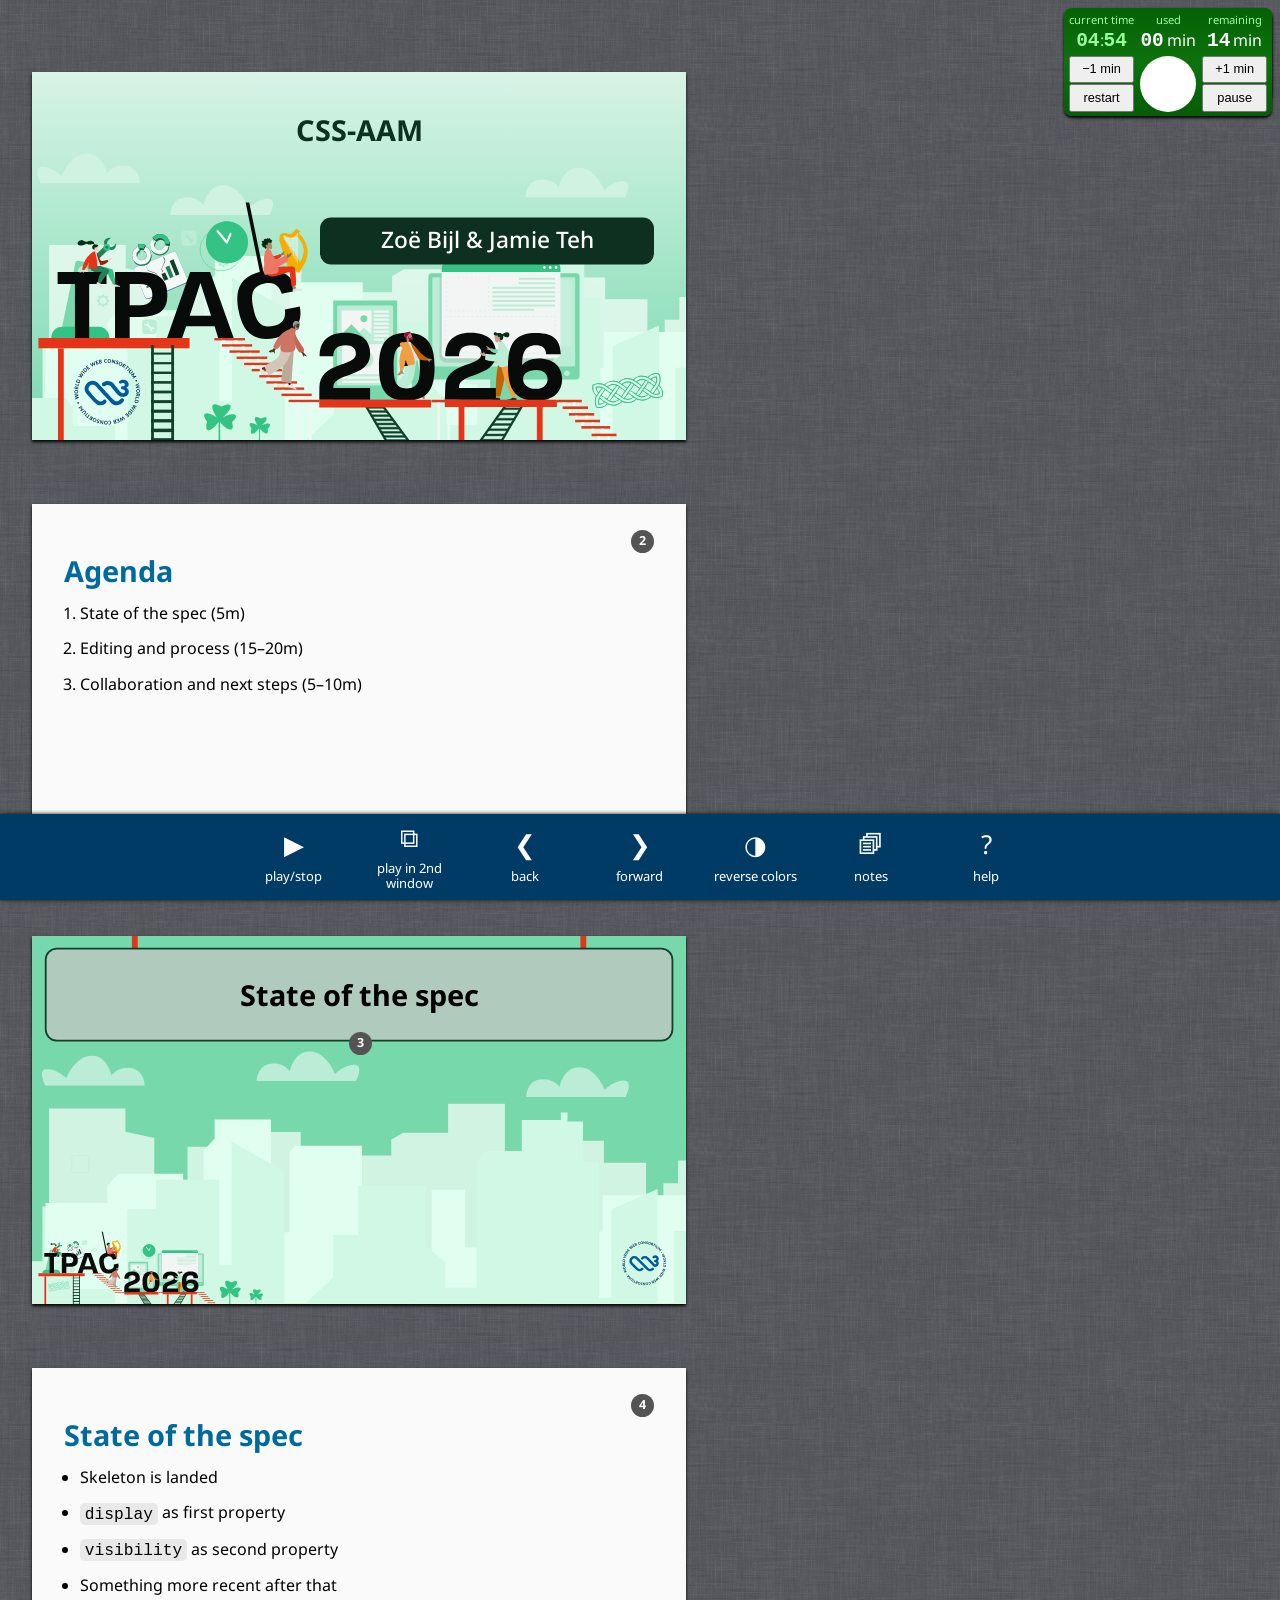
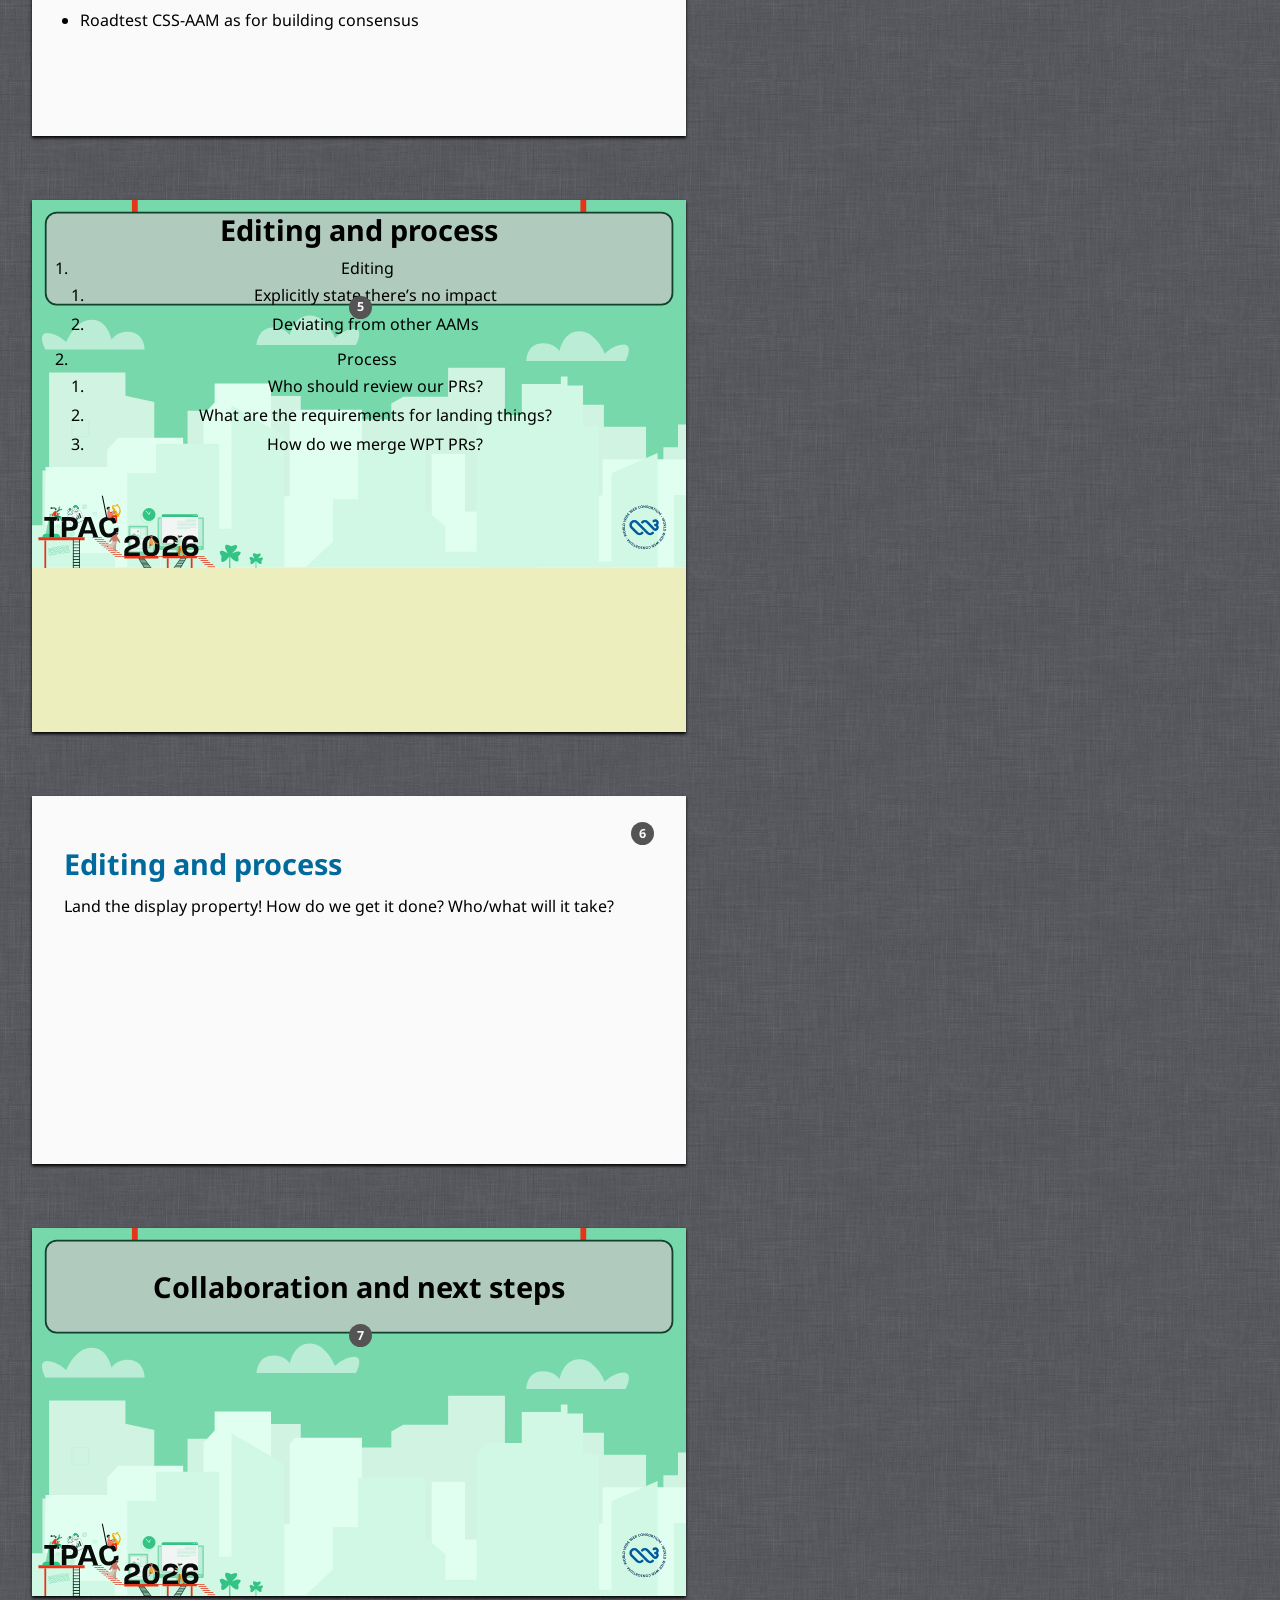
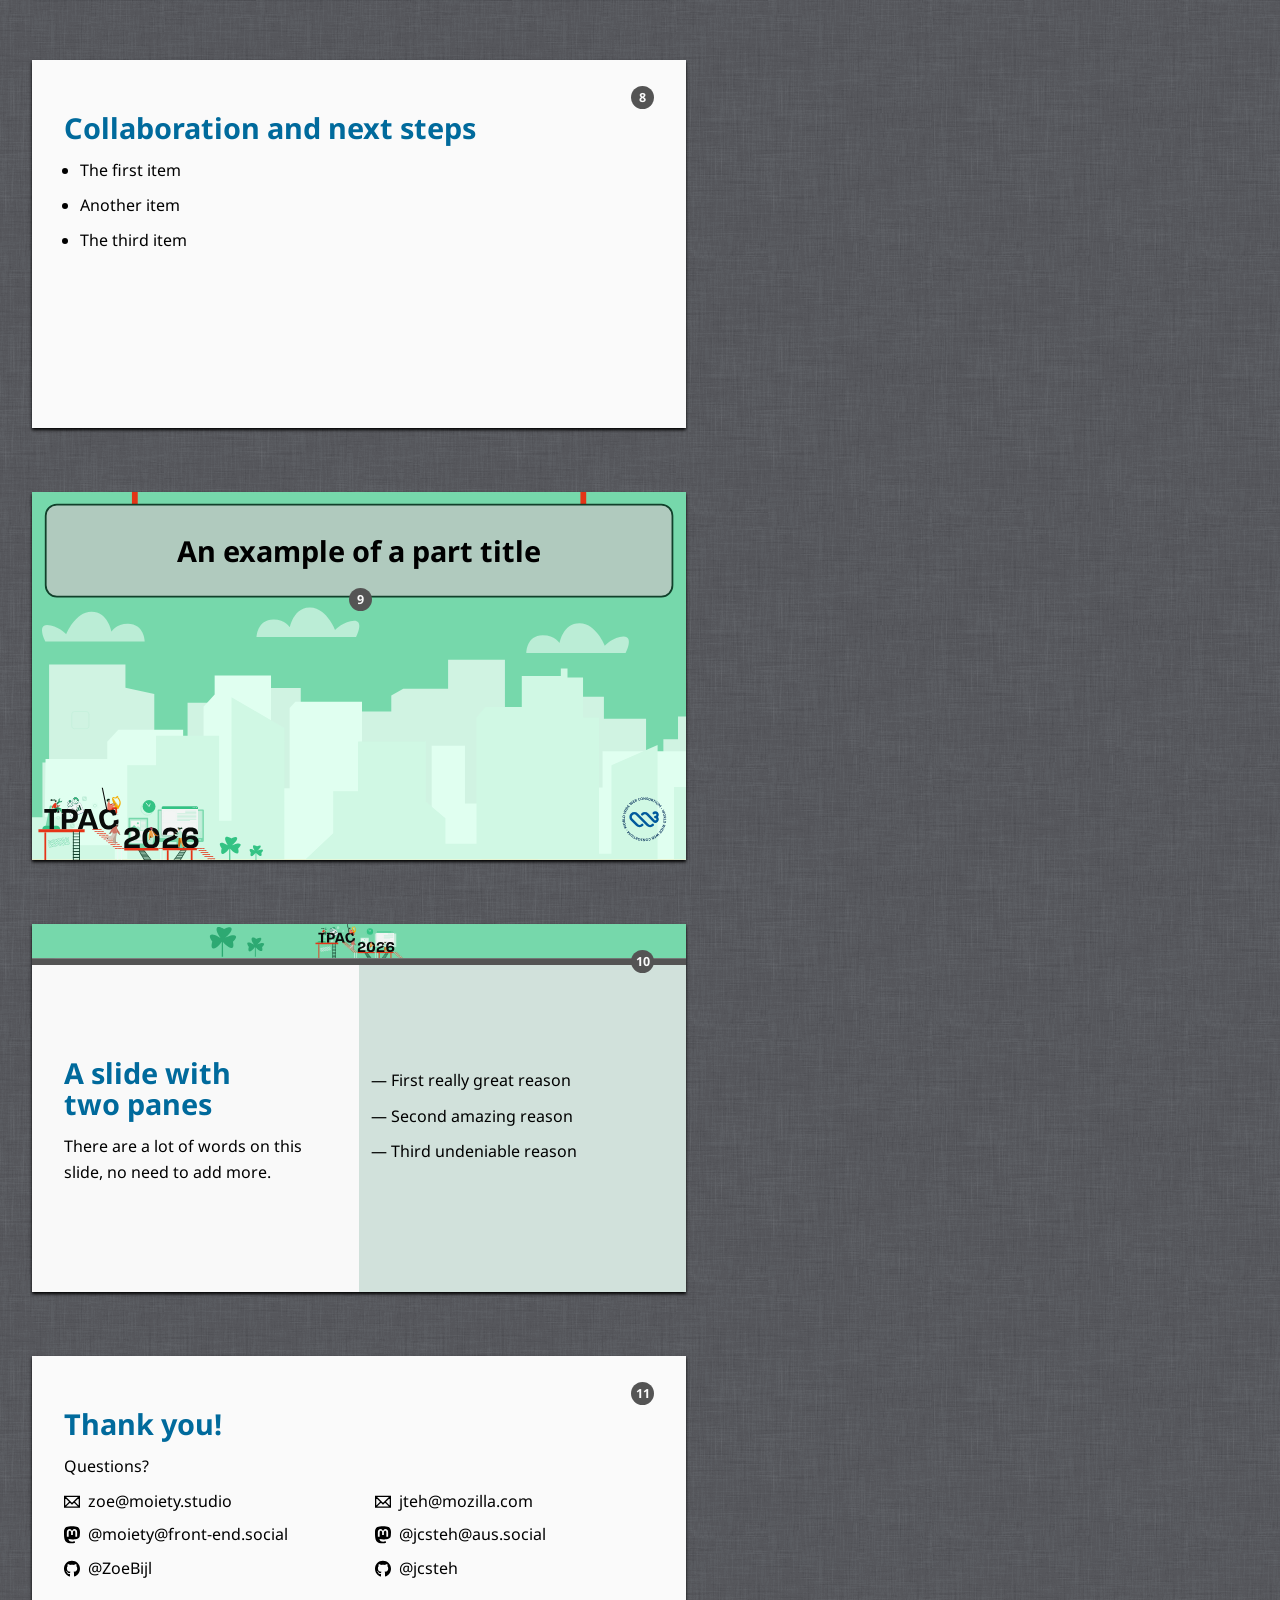
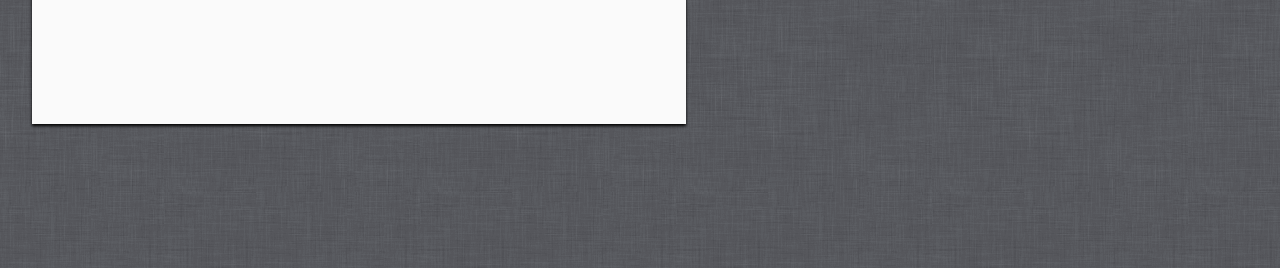
==== TPAC-2026/CSS-AAM/index.html @ de399b89 "add TPAC 2026 talk slides" ====
<!DOCTYPE html>

<html lang="en-us">
 <head>
  <meta charset=UTF-8>
  <meta content="width=device-width" name="viewport">
  <title>CSS-AAM</title>
  <meta name=description content="Slides for TPAC 2026">
  <link rel="stylesheet" href="../Templates/slides.css">
  <!-- To use the b6+ framework, include this: -->
  <script src="../Templates/b6plus.js"></script>
  <!-- To use the Shower framework, remove b6plus above and add these two:
  <script src="../Templates/shower.js"></script>
  <script src="../Templates/iframe-fixup.js"></script> -->
  <style>
   /* For the tic-tac-toe example: */
   .game td {border: thin solid; height: 1.2em}
   .game {border: hidden; table-layout: fixed; border-collapse: collapse;
     width: 5em; margin: 1em auto; text-align: center}
  </style>
 </head>
 <body class="shower fade-in duration=15 hidemouse">

  <!-- Remove this element if you don't want a progress bar: -->
  <div class=progress></div>

  <!-- Remove this element if you don't want the remaining time in
       index mode and on the 2nd screen. If you keep it, you may want
       to add the class "duration=n" on BODY, where n is the initial
       number of minutes on the clock. Default is 30. -->
  <div class=clock></div>

  <!-- Alternative: Show also real time and elapsed time. -->
  <div class=fullclock></div>

  <!-- What a screen reader should say on leaving slide mode,
       instead of the default ‘Stopped.’ -->
  <div role=region aria-live=assertive>
    Leaving slide mode.
  </div>

  <section class="slide cover" id="cover">
   <h1>CSS-AAM</h1>
   <address>Zoë Bijl & Jamie Teh<br></address>
  </section>

  <section class=comment>
   <p>Notes for slide 1 can be put here.</p>
  </section>


  <section class="slide">
    <h2>Agenda</h2>
    <ol>
      <li>State of the spec (5m)</li>
      <li>Editing and process (15–20m)</li>
      <li>Collaboration and next steps (5–10m)</li>
    </ol>
  </section>

  <section class=comment>
   <p>Notes for slide 2 can be put here.</p>
  </section>
  
  
  
  <section class="slide part">
   <h1>State of the spec</h1>
  </section>
  
  <section class=comment>
   <p>Notes.</p>
  </section>


  <section class="slide">
   <h2>State of the spec</h2>
   <ul class="quick">
     <li>Skeleton is landed</li>
     <li class="next"><code>display</code> as first property</li>
     <li class="next"><code>visibility</code> as second property</li>
     <li class="next">Something more recent after that</li>
     <li class="next">Roadtest CSS-AAM as for building consensus</li>
    </ul>
  </section>

  <section class=comment>
   <ul>
     <li>The first goal is to get one fundamental property landed which isn't too controversial to kick things off. We chose the display property. That's mostly done, but there are some editorial and process niggles which need to be resolved before we can land it (see agenda item 2 below).</li>
     <li>Once that's merged, we want to get another fundamental property merged, probably visibility.</li>
     <li>Then, we want to work on something more recent that has been implemented in browsers but is less well known, and thus where documentation is quite timely and impactful. Maybe CSS anchor positioning? Or CSS highlights?</li>
     <li>It'd then be good to road test CSS-AAM as a vehicle for building consensus on a CSS item which is not yet decided across browsers.</li>
   </ul>
  </section>

  <section class="slide part">
   <h1>Editing and process</h1>
   <ol>
     <li>Editing
       <ol>
         <li>Explicitly state there’s no impact</li>
         <li>Deviating from other AAMs</li>
       </ol>
     </li>
     <li class="next">Process
       <ol>
         <li>Who should review our PRs?</li>
         <li>What are the requirements for landing things?</li>
         <li>How do we merge WPT PRs?</li>
       </ol>
     </li>
   </ol>
  </section>
  
  <section class=comment>
   <p>Notes.</p>
  </section>

  <section class="slide">
   <h2>Editing and process</h2>
   <p>Land the display property! How do we get it done? Who/what will it take?</p>
  </section>

  <section class=comment>
   <p>Notes.</p>
  </section>
  
  <section class="slide part">
   <h1>Collaboration and next steps</h1>
  </section>
  
  <section class="slide">
   <h2>Collaboration and next steps</h2>
   <ul class="quick">
     <li>The first item</li>
     <li class="next">Another item</li>
     <li class="next">The third item</li>
    </ul>
  </section>
  
  <section class=comment>
   <p>Notes.</p>
  </section>

  <section class="slide part">
   <h1>An example of a part title</h1>
  </section>

  <section class=comment>
   <p>Notes.</p>
  </section>

  <section class="slide two-panes">
   <div>
    <h2>A slide with two panes</h2>
    <p>There are a lot of words on this slide, no need to add
     more.</p>
   </div>
   <ul class=emerge>
    <li class=next>First really great reason</li>
    <li class=next>Second amazing reason</li>
    <li class=next>Third undeniable reason</li>
   </ul>
  </section>

  <section class=comment>
   <p>Notes.</p>
  </section>

  <section class="slide">
   <div>
    <h2>Thank you!</h2>
    <p>Questions?</p>
    <div class="columns">
      <ul class=with-icons>
      <li><svg aria-label="Email"
        ><use xlink:href="../Templates/icons.svg#mail" ></use></svg>
        zoe@moiety.studio</li>
      <li><svg aria-label="Mastodon"
        ><use xlink:href="../Templates/icons.svg#mastodon" ></use></svg>
        @moiety@front-end.social</li>
      <li><svg aria-label="GitHub"
        ><use xlink:href="../Templates/icons.svg#github" ></use></svg>
        @ZoeBijl</li>
      </ul>
      <ul class=with-icons>
      <li><svg aria-label="Email"
        ><use xlink:href="../Templates/icons.svg#mail" ></use></svg>
        jteh@mozilla.com</li>
      <li><svg aria-label="Mastodon"
        ><use xlink:href="../Templates/icons.svg#mastodon" ></use></svg>
        @jcsteh@aus.social</li>
      <li><svg aria-label="GitHub"
        ><use xlink:href="../Templates/icons.svg#github" ></use></svg>
        @jcsteh</li>
      </ul>
   </div>
  </section>

  <!--=============================================================
			     User manual
  ==============================================================-->

  <section class="long comment" id="manual">
   <h1>User manual</h1>

   <h2 id="setting-up">Setting up your slides</h2>

   <p>This is a template for slides
   for <a href="https://www.w3.org/events/tpac/2026/tpac-2026/" >TPAC
   2026</a>. It uses either the <a href="http://shwr.me/" >Shower</a>
   script (version 3.5) or
   the <a href="https://www.w3.org/Talks/Tools/b6plus/" >b6+</a>
   script for the presentation. (To enable Shower, uncomment the
   <strong>script</strong> tag in the HTML source.)</p>

   <p>If you cannot put them
   online yourself, you can download a zip (see below) with everything
   needed to develop slides offline and ask <a
   href="mailto:bert@w3.org">Bert Bos</a> for help uploading the
   slides once they are ready.</p>

   <p>If you cannot use HTML, there is a
   a <a href="https://docs.google.com/presentation/d/1fWeQXEskFmVpVg-g147CKH0IhGXtQeHg4vJHSgYENn8/edit?slide=id.g3fa75b1f434_0_23#slide=id.g3fa75b1f434_0_23"
   >(limited) template available on Google Slides</a> for
   making slides in the Google Slides format. That template can also
   be downloaded in Powerpoint (.pptx) format and then used in Powerpoint,
   Keynote and LibreOffice.</p>

   <h3>Developing slides online (W3C team)</h3>

   <p>Writing slides <strong>online</strong> (with JigEdit, WebDav or
   CVS) is only available to the W3C team. Make a directory under <a
   href="https://www.w3.org/2026/Talks/TPAC/"
   >https://www.w3.org/2026/Talks/TPAC/</a>. Copy the <a
   href="https://www.w3.org/2026/Talks/TPAC/Templates/Overview.html"
   >Overview.html</a> from <a
   href="https://www.w3.org/2026/Talks/TPAC/Templates/"
   >https://www.w3.org/2026/Talks/TPAC/Templates/</a> into your
   directory and edit the content, or just use it as an example.</p>

   <h3>Developing slides offline</h3>

   <p>If you develop your slides <strong>offline</strong> (or plan to
   present them without a network), then download this <a
   href="https://www.w3.org/2026/Talks/TPAC/Templates/TPAC-2026-slides-template.zip"
   >zip file</a>. Unpacking it creates the following directories and
   files:</p>

   <ul class="tree">
     <li><strong>TPAC-2026/</strong>
      <ul>
       <li><strong>Templates/</strong>
	<ul>
	 <li><a href="https://www.w3.org/2026/Talks/TPAC/Templates/NotoSans-Italic-VariableFont_wdth,wght.woff2">NotoSans-Italic-VariableFont_wdth,wght.woff2</a> (a font)</li>
	 <li><a href="https://www.w3.org/2026/Talks/TPAC/Templates/NotoSans-VariableFont_wdth,wght.woff2">NotoSans-VariableFont_wdth,wght.woff2</a> (a font)</li>
	 <li><a href="https://www.w3.org/2026/Talks/TPAC/Templates/Overview.html">Overview.html</a> (this file)</li>
	 <li><a href="https://www.w3.org/2026/Talks/TPAC/Templates/b6plus.js">b6plus.js</a> (a JavaScript file)</li>
	 <li><a href="https://www.w3.org/2026/Talks/TPAC/Templates/bg-dark.svg">bg-dark.svg</a> (a background image)</li>
	 <li><a href="https://www.w3.org/2026/Talks/TPAC/Templates/bg-light.svg">bg-light.svg</a> (a background image)</li>
	 <li><a href="https://www.w3.org/2026/Talks/TPAC/Templates/cover-bg.svg">cover-bg.svg</a> (a background image)</li>
	 <li><a href="https://www.w3.org/2026/Talks/TPAC/Templates/cover-bg-dark.svg">cover-bg-dark.svg</a> (a background image)</li>
	 <li><a href="https://www.w3.org/2026/Talks/TPAC/Templates/gutenberg_f9f9f9.jpg">gutenberg_f9f9f9.jpg</a> (an image)</li>
	 <li><a href="https://www.w3.org/2026/Talks/TPAC/Templates/icons.svg">icons.svg</a> (several images)</li>
	 <li><a href="https://www.w3.org/2026/Talks/TPAC/Templates/iframe-fixup.js">iframe-fixup.js</a> (a JavaScript file)</li>
	 <li><a href="https://www.w3.org/2026/Talks/TPAC/Templates/linen.png">linen.png</a> (an image)</li>
	 <li><a href="https://www.w3.org/2026/Talks/TPAC/Templates/part-dark.svg">part-dark.svg</a> (a background image)</li>
	 <li><a href="https://www.w3.org/2026/Talks/TPAC/Templates/part-light.svg">part-light.svg</a> (a background image)</li>
	 <li><a href="https://www.w3.org/2026/Talks/TPAC/Templates/piechart.png">piechart.png</a> (an image)</li>
	 <li><a href="https://www.w3.org/2026/Talks/TPAC/Templates/shower.js">shower.js</a> (a JavaScript file)</li>
	 <li><a href="https://www.w3.org/2026/Talks/TPAC/Templates/simple-car-icon.svg">simple-car-icon.svg</a> (an image)</li>
	 <li><a href="https://www.w3.org/2026/Talks/TPAC/Templates/slides.css">slides.css</a> (a style sheet)</li>
	 <li><a href="https://www.w3.org/2026/Talks/TPAC/Templates/slides.json">slides.json</a> (a JSON file)</li>
	 <li><a href="https://www.w3.org/2026/Talks/TPAC/Templates/two-panes-dark.svg">two-panes-dark.svg</a> (a background image)</li>
	 <li><a href="https://www.w3.org/2026/Talks/TPAC/Templates/two-panes-light.svg">two-panes-light.svg</a> (a background file)</li>
	</ul>
       </li>
      </ul>
     </li>
   </ul>

   <p>Make a directory for your own slides under
   <strong>TPAC-2026</strong>. You can copy the
   <strong>Overview.html</strong> file there as a starting point, or
   just use it as an example. If you make any images, put them in that
   directory as well.</p>

   <p>If you are able to upload your slides, put your directory with
   all that it contains under <a
   href="https://www.w3.org/2026/Talks/TPAC/"
   >https://www.w3.org/2026/Talks/TPAC/</a>. There is no need to
   upload the <strong>Templates</strong> directory. It is is already
   there.</p>

   <h3 id="tools">Optional editors and tools</h3>

   <p>The instructions below assume you write HTML with a text editor,
   or at least an editor that allows to modify the HTML markup. But
   there are other ways to write slides:</p>

   <ul>
    <li>If you prefer <strong>reStructuredText</strong> (RST) over
    HTML, you can
    install <a href="https://github.com/yoosofan/prezento"
    >‘prezento’</a>, a program to generate a slide deck from a .rst
    file.</li>

    <li>Experimental: If you prefer <strong>Markdown,</strong> try
    the <a href="https://www.w3.org/Talks/Tools/b6plus/md-editor.html?stylesheet=https://www.w3.org/2026/Talks/TPAC/Templates/slides.css&amp;template=::::+slide+{.cover}%0a%23+Insert+title%0a%0a:::+address%0aInsert author%0a:::%0a::::%0a%0a%0a:::+slide%0a%23%23+Insert+title%0a%0a*+sample+list%0a*+sample+list%0a:::%0a"
    >Markdown slide editor for b6+</a> (a web app), and use the
    ‘Export HTML’ button to create your slide deck.</li>

    <li>Experimental: To use a command line to convert
    from <strong>Markdown</strong> to slides, you can
    clone <a href="https://github.com/pchampin/w3c-slides-pandoc"
    >Pierre-Antoine Champin's setup</a>, which
    uses <A href="https://pandoc.org/" >Pandoc's</A> MarkDown
    parser.</li>

    <li>Experimental: <a href="https://www.w3.org/Talks/Tools/b6plus-editor/"
    >B6+ slide editor</a>
    is a <strong>WYSIWYG</strong> editor for slides. As of September 2026,
    it is under development. (It works, but still lacks many features
    that an editor should have.)</li>
   </ul>

   <h2 id="features">Writing slides</h2>

   <h3>Slides</h3>

   <p>Each slide is a <strong>section</strong>
   element<sup><a href="#note1" >*</a></sup> with a class
   of <strong >slide</strong>:</p>

   <pre>&lt;section class="slide">
  ... slide content here...
&lt;/section></pre>

   <p>Inside the slides, use normal HTML elements (<strong>p, ul,
   em,</strong> etc.).</p>

   <p class="note" id="note1">*) Note for advanced users: Although not
   shown in this template, it is in fact possible to use other
   elements than <strong>section</strong>. One common choice
   is <strong>div.</strong></p>

   <h3>Speaker notes or comments</h3>

   <p>You can add additional text, such as speaker notes or
   explanations, between the slides. They will be visible in index
   mode but not in slide mode. Use elements with a class
   of <strong>comment</strong>:</p>

   <pre>&lt;section class="comment">
  ... text here...
&lt;/section></pre>

   <h3 id=clear>Slide numbers</h3>

   <p>If a slide should <em>not</em> have a slide number,
   add the class <strong>clear</strong>:</p>

   <pre>&lt;section class="slide clear">
  ... slide content here...
&lt;/section></pre>

   <p>Adding the class <strong>clear</strong> on
   the <strong>body</strong> element omits the slide number
   from <em>all</em> slides.

   <h3 id="title-slides">Title slides (cover slides)</h3>

   <p>For cover slides (the title slide or separator slides between
   parts of a presentation), add a class <strong>cover</strong>.
   E.g.:</p>

   <pre>&lt;section class="slide cover">
  &lt;h1>My presentations&lt;h1>
  &lt;address>Peter W. Slidemaker&lt;/address>
&lt;/section></pre>

   <h3 id="final-slides">Final slide</h3>

   <p>The class <strong>final</strong> is meant for a last slide,
   e.g., for conclusions or thanks (but it may be used elsewhere,
   too):</p>

   <pre>&lt;section class="slide final clear">
  &lt;h2>Conclusions&lt;h2>
  …
&lt;/section></pre>

   <h3 id="part-slides">Part titles</h3>

   <p>A slide with a class of <code>part</code> can be used as the
   title slide for a part of the slide deck, e.g., to indicate the
   beginning of a new topic. It typically contains a single H1 or H2.

   <h3 id=side-image>Illustrations on the left or right</h3>

   <p>Slides with narrower text and an illustration on the left or
   right can be made by adding the class <strong>side</strong> to the
   slide. Inside the slide there should be exactly one element that
   also has a class of <strong>side</strong> (an image or some other
   element). Two sizes are possible: normal (about 1/3 of the slide)
   and big (about 2/3 of the slide).</p>

   <p>To put an image on the left:</p>

   <pre>&lt;section class="slide side">
  &lt;img src="..." alt="..." class="side">
  ... slide content here...
&lt;/section></pre>

   <p>To put the image on the right instead, add class <strong>right</strong>
   (which may be abbreviated to <strong>r</strong>):</p>

   <pre>&lt;section class="slide side <b>r</b>">
  &lt;img src="..." alt="..." class="side">
  ... slide content here...
&lt;/section></pre>

   <p>Add class <strong>big</strong> to the slide for a bigger image.
   To put the image on the left:</p>

   <pre>&lt;section class="slide side <b>big</b>">
  &lt;img src="..." alt="..." class="side">
  ... slide content here...
&lt;/section></pre>

   <p>And on the right:</p>

   <pre>&lt;section class="slide side <b>r</b> big">
  &lt;img src="..." alt="..." class="side">
  ... slide content here...
&lt;/section></pre>

   <p>The image can be stretched to the edges of the slide by adding a
   class <strong>cover</strong>. The image is not deformed. It is
   scaled to be big enough to cover the image area and then either the
   sides are cropped (if it is too wide) or the top and
   bottom<sup><a href="#note2">*</a></sup>.</p>

   <pre>&lt;section class="slide side big">
  &lt;img src="..." alt="..." class="side <b>cover</b>">
  ... slide content here...
&lt;/section></pre>

   <p class="note" id="note2">*) Note for advanced users: It is
   possible to indicate which sides should be cropped: add an
   attribute like <strong>style="object-position: 20% 60%"</strong> to
   indicate that, of the amount to be cropped from the sides, 20%
   should be cropped on the left and the remaining 80% on the right;
   and of the amount to be cropped from the top and bottom, 60% should
   come from the top and the remaining 40% from the bottom.  Thus,
   e.g., ‘0% 100%’ says never to crop anything from the left (0%) if
   the image is too wide, and only to crop from the top (100%) if the
   image is too tall. (The default corresponds to ‘50% 50%’, i.e.,
   crop equal amounts from both sides.)</p>

   <p>Smaller images that do no need to occupy the full height of the
   slide can be put on the right or left by giving them the
   class <code>float</code>, resp. <code>float left</code>
   (or <code>float l</code>). Their width will be 60% of the slide's
   width. Text next to the image will be narrower, but text before and
   after the image can still use the full width of the slide.</p>

   <p>Sometimes it looks better to give such images a thin border.
   Adding the class <code>border</code> will do that.</p>

   <h3>Figures</h3>

   <p>When information is in the form of an image (a diagram, a chart,
   a screenshot, etc.), put it inside a <strong>figure</strong>
   element. Add a <strong>figcaption</strong> if needed.</p>

   <pre>&lt;figure&gt;&lt;img src="..." alt="..."&gt;&lt;figure&gt;</pre>

   <p>If the image is not accessible, use a <strong>details</strong>
   element instead and add a description, like this:</p>

   <pre>&lt;details&gt;
 &lt;summary&gt;&lt;img src="..." alt="..."&gt;&lt;/summary&gt;
 ... the same data as in the image, but as text...
&lt;/details&gt;</pre>

   <p>The description becomes visible when the user clicks on the
   image. (The <a href="#figures">slide above</a> shows an image of a
   pie chart that is described by a table with the same data.)</p>

   <h3 id=autosize>Automatic sizing of images</h3>

   <p>Setting the class <strong>autosize</strong> on an image
   instructs b6+ (but not Shower) to scale down the image if the
   slide's content is
   otherwise too tall:</p>

   <pre>&lt;img src="my-image.png" alt="..." class=autosize&gt;</pre>

   <p>You can have several images with class <strong>autosize</strong>
   on a slide and they are all scaled down by the same percentage.</p>

   <h3>Progress bar</h3>

   <p>If you want a progress bar during the slide presentation, add an
   empty <strong>div</strong> with a class
   of <strong>progress</strong>. (This only works with b6+.) It can be
   put before the first slide
   or after the last, but there should be at most one such element in
   the file:</p>

   <pre>&lt;div class="progress">&lt;/div></pre>

   <p>The progress bar will show as a small square moving along a line
   at the bottom of the slides. Its position indicates the position of
   the current slide in the slide deck.</p>

   <p>B6+ also sets two custom style
   variables <strong>--progress</strong>
   and <strong>--progress0</strong> with values between 0 and 1 on
   the <strong>body</strong>. These may be useful if you write your
   own style rules for a progress indicator. The difference between
   them is that the former has a value of 1/N (where N is the number
   of slides) when the first slide is shown, while the latter is 0 in
   that case. Both increase linearly to reach 1.0 when the last slide
   is shown.</p>

   <h3 id=incremental-display>Incremental display</h3>

   <p>To progressively reveal elements on a slide, put a class
   of <strong>next</strong> on all elements that should not be visible
   right away. They will become visible one by one as you press the
   space bar or an arrow key. E.g.:</p>

   <pre>&lt;ul>
  &lt;li>This item is visible when the slide appears
  &lt;li class="next">This item is not immediately visible
  &lt;li class="next">This is the third item to appear
&lt;/ul>
&lt;p class="next">This is the last element to appear</pre>

   <p>By default, each new element appears with a short animation as
   if it unfolds from left to right. Two alternative animations are
   available: <strong>emerge</strong> makes the elements fade in
   and <strong>quick</strong> omits the animation. The class can be
   set on each incremental element:</p>

   <pre>&lt;li class="next emerge">...</pre>

   <p>or on an ancestor, e.g.:</p>

   <pre>&lt;ul class="emerge">
  &lt;li class="next">...</pre>

   <p>Three optional modifiers change how elements look before, after
   or while they are the currently active
   element: <strong>Strong</strong> makes the currently active element
   red. <strong>Greeked</strong> replaces the elements that are not
   yet visible by a gray bar. (Useful to show how many elements are
   still invisible.) And <strong>dim</strong> grays out the elements
   that are no longer the active element.</p>

   <p>Like the animation, these modifiers can be set on the
   incremental element itself or on an ancestor. The modifiers can
   also be combined, e.g.:</p>

   <pre>&lt;ul class="emerge strong dim">
  &lt;li class="next">...</pre>

   <h3 id=slipshow>‘Slipshow’ presentations</h3>

   <p>With b6+ (but not with Shower) you can make slides that have
   more incremental elements than fit on the slide. To display them,
   the slide automatically scrolls to each element as it is
   revealed.</p>

   <p>This mode of presentation is called a ‘slipshow’ by its
   inventor, Paul-Elliot Anglès d'Auriac.
   (His <a href="https://github.com/panglesd/slipshow" >program is on
   GitHub</a>.) B6+ only implements a simple variant.</p>

   <p>Scrolling slides may be useful for long content or when you want
   to add content while keeping some of the preceding content on
   screen. (An alternative is <a href="#in-place">updating elements in
   place</a>.)</p>

   <h3 id=automatic>Automatic slide shows</h3>

   <p>Slides can be made to advance automatically after a given time,
   by setting a <strong>data-timing</strong> attribute on them with a
   value of <var>MM:SS</var> (minutes and seconds), or a number
   followed by an <strong>s</strong> (seconds), <strong>m</strong>
   (minutes) or <strong>h</strong> (hours), e.g.:</p>

   <pre>&lt;section class="slide" data-timing="1:03">
&lt;section class="slide" data-timing="20.5s">
&lt;section class="slide" data-timing="0.33m"></pre>

   <p>E.g., the last one means that the slide is shown for a maximum
   of 0.33 minutes (about 20 seconds) before the next slide appears.
   (You can still advance the slide by hand before that.)</p>

   <p>If the slide contains <a href="#incremental-display">incremental
   elements</a>, the time is distributed equally over those elements.
   E.g., if there are three incremental elements, the time is divided
   by four so that the first incremental appears after a quarter of
   the given time, the second after half the given time, and the last
   one after three quarters. You can also set a time on an individual
   incremental element, in which case that time is used for that
   element. E.g.:</p>

   <pre>&lt;section class=slide data-timing="8s">
  &lt;p>This slide has 3 incremental elements.
  &lt;ol>
    &lt;li class=next data-timing="10s">Shown after 8/4 = 2 seconds
    &lt;li class=next data-timing="15s">Shown 10 seconds later
    &lt;li class=next>An additional 15 seconds later
  &lt;/ol>
&lt;/section></pre>

   <p>After 29 seconds (= 2 + 10 + 15 + 2), the next slide will
   appear.</p>

   <p>You can set a default time on the <strong>body</strong> element,
   e.g.:</p>

   <pre>&lt;body data-timing="20.2s"&gt;</pre>

   <p>This sets the time for all slides that do not have
   a <strong>data-timing</strong> attribute of their own.</p>

   <p>Setting the <strong>data-timing</strong> attribute to 0
   indicates that the slide or element does <em>not</em> automatically
   advance.</p>

   <p>The slide show can also run in a loop,
   see <a href="#loop">‘Slide show in an endless loop’</a>.

   <h3>Two columns</h3>

   <p>To put elements side by side in two columns, make an element
   (a <strong>div, ul</strong> or any other element) with
   class <strong>columns</strong>. The first child of that element
   will be put in the left column, the second child in the right
   column. If there are more children, the third will be in the left
   column again, the fourth in the right, etc.</p>

   <pre>&lt;ul class="columns">
  &lt;li>First goes on the left&lt;/li>
  &lt;li>Second goes on the right&lt;/li>
&lt;/ul></pre>

   <h3>Two panes</h3>

   <p>Setting the class <code>two-panes</code> on a slide divides the
   slide into a left and a right half, with different colors. The
   first element on the slide is put in the left half and the second
   one in the right half. Additional elements alternate between left
   and right. (I.e., all odd elements are put on the left and all even
   elements on the right.)</p>

   <p>Additionally, all text will be vertically centered and any
   bullet lists will be styled with dashes instead of bullets.</p>

   <h3>Small text</h3>

   <p>Less important text can be shown in a smaller font by giving it
   a class of <strong>note</strong>:</p>

   <pre>&lt;p class="note">Note that this is harder to read&lt;/p></pre>

   <h3>Extra big text: shout</h3>

   <p>To make text extra big, give it a class
   of <strong>shout</strong>, e.g.:</p>

   <pre>&lt;p class=shout>Hurray!</pre>

   <p>(Sometimes this is referred to as
   the <a href="https://en.wikipedia.org/wiki/Takahashi_method"
   >‘Takahashi method’</a>: Instead of sentences or graphics, a slide
   only contains one or two keywords. The narrative comes from the
   speaker.)</p>

   <h3>Animated text: grow</h3>

   <p>To draw extra attention to some text or an image, it can be
   animated. Adding a class of <strong>grow</strong> to it will make
   it appear slowly. It will start small and one second after the
   slide appears it will begin to grow and reach its normal size three
   seconds later.</p>

   <pre>&lt;p class=grow&gt;See?</pre>

   <h3 id=textfit>Automatic text fit</h3>

   <p>B6+ (but not Shower) can automatically reduce the font size of a
   slide to fit
   long text. To request this, add the class <strong>textfit</strong>
   on a slide (or on the <strong>body,</strong> if all slides need
   this). See the <a href="#textfit-example">example slide</a>.</p>

   <p>(The way this works is that b6+ wraps the contents of the slide
   in a <strong>div</strong> with the right font size. If you have
   added your own style rules, make sure they still work.)</p>

   <p>Be careful! The textfit feature can easily result in text that
   is too small to read.</p>

   <h3>Automatic line numbering</h3>

   <p>Pre-formatted text (in a <strong>pre</strong>) can be given line
   numbers by adding the class <strong>numbered</strong>:</p>

   <pre>&lt;pre class="numbered"></pre>

   <p>No more than 20 lines will be numbered. (In the normal font
   size, a slide fits 13 lines.)</p>

   <h3 id=fontawesome>Font Awesome icons</h3>

   <p>The style sheet imports a number of icons from the Font Awesome
   collection (see
   this <a href="https://www.w3.org/2019/09/TPAC-template/fonts/fontawesome.html"
   >list </a>). To insert the icon with <var>fa-XXX</var> at the start
   of an element, add the following classes:</p>

   <ul>
    <li>If the icon comes from the ‘solid’
    collection: <strong>fa</strong>
    and <strong>fa-<var>XXX</var></strong></li>

    <li>If the icon comes from the ‘brands’
    collection: <strong>fab</strong>
    and <strong>fa-<var>XXX</var></strong></li>
   </ul>

   <p>For example:</p>

   <pre>&lt;p class="fa fa-mouse"&gt;Use a mouse…
&lt;p class="fab fa-firefox-browser"&gt;With Firefox…
&lt;p&gt;Add 1 &lt;span class="fa fa-egg"&gt;&lt;/span&gt; egg…</pre>

   <h3>Lists with icons</h3>

   <p>To replace the list bullets with icons, emojis, or images, make
   a <strong>ul</strong> with a class of <strong>with-icons</strong>.
   The first element of each <strong>li</strong> will be used instead
   of the list bullet.</p>

   <p>You can also add a <a href="#fontawesome" >Font Awesome icon</a>
   to the list item instead of a first element.</p>

   <pre>&lt;ul class=with-icons>
 &lt;li>&lt;span>♪&lt;/span> North pole&lt;/li>
 &lt;li>&lt;img src="../Icons/toc.png" alt="toc button"> Metro pole&lt;/li>
 &lt;li class="fa fa-trophy"> Pole position&lt;/li>
&lt;/ul></pre>

   <h3>3×3 Grid</h3>

   <p>It is possible to treat the slide as a 3×3 grid and put elements
   in the four corners, in the middle of each edge, or in the center
   of the slide. This is done by giving the elements a class
   of <strong>place</strong>. On its own, <strong>place</strong> puts
   the element in the center. By adding classes <strong>top, right,
   bottom</strong> and <strong>left</strong> the element can be placed
   in one of the eight other positions.</p>

   <pre>&lt;div class="place">Put this in the center&lt;/div>
&lt;div class="place bottom">Put this bottom center&lt;/div>
&lt;div class="place top right">In the top right&lt;/div></pre>

   <p>The direction classes can also be abbreviated to <strong>t, r,
   b</strong> and <strong>l</strong>.</p>

   <h3 id=background-images>Image overlays (background images)</h3>

   <p>To put an image behind the text of a slide, use
   an <strong>img</strong> with a class of <strong>cover</strong>:</p>

   <pre>&lt;img class="cover" src="..." alt="..."></pre>

   <p>The image will be stretched to fill the whole of the slide and
   will hide the normal decoration.
   If the image doesn't fit exactly (wrong aspect ratio), the image
   will be cropped.</p>

   <p>With a class of <strong>fit</strong> instead
   of <strong>cover</strong>, the image will be scaled but without
   cropping. Instead there may be white bands on the sides or
   above/below the image, if it doesn't fit exactly.</p>

   <pre>&lt;img class="fit" src="..." alt="..."></pre>

   <p>This works both for normal slides and title slides (slides with
   a class of <strong>cover</strong>). The slide number
   is not obscured by the image. (But you can use <a href="#clear"
   ><strong >clear</strong></a> on the slide to hide it.)</p>

   <p>It is advisable to add a class of <strong>darkmode</strong>
   or <strong>lightmode</strong> to a slide with an image overlay. See
   the next section.</p>

   <h3 id=darkmode>Forcing white text or black text</h3>

   <p>The colors of the slides depend on whether ‘dark mode’ is in
   effect in the operating system: slides have black text on a white
   background if
   dark mode is off and white on dark green if it is on. But when text is
   overlaid on an image, it may be better to force the text to always
   be white (if the image is dark) or black (on a lighter image). You
   do that by setting a class on the slide:
   <strong>darkmode</strong> (for white-on-black) or
   <strong>lightmode</strong> (for white-on-black). E.g.:</p>

   <pre>&lt;section class="slide darkmode"></pre>

   <p>Other colors (titles, list bullets, links, etc.) also
   become fixed on such slides.</p>

   <p>To make <em>all</em> slides white on black, set the
   class <strong>darkmode</strong> on the <strong>body</strong> element.
   In that case you can use the class <strong>lightmode</strong> on
   individual slides to give them black-on-white text.</p>

   <h3>Inverting image colors in dark mode</h3>

   <p>Some images, such as diagrams, can be color-inverted and still
   look good. You can give such images a
   class <strong>can-invert</strong> and when the slides are displayed
   in dark mode, the image colors will be inverted. (Try it on
   the <a href="#figures">slide with a figure</a>.)</p>

   <pre>&lt;img class="can-invert" src="..." alt="..."></pre>

   <p>This also works for SVG images and other things.</p>

   <h3>Video and audio</h3>

   <p>Videos (with the <strong>video</strong> element) and audios
   (with the <strong>audio</strong> element) on a slide can be made to
   play automatically when the slide opens, by giving them
   an <strong>autoplay</strong> attribute. (Only with b6+, not with
   Shower.) E.g.:</p>

   <pre>&lt;video src="myvideo.mp4" autoplay>&lt;/video></pre>

   <p>Videos can be used as background for the slide with
   the <strong>cover</strong> or <strong>fit</strong> classes. (See
   their description under <a href="#background-images" >‘Image
   overlays’</a>.) The class <strong>fit</strong> is also useful
   simply to make the video as large as possible if it is the only
   thing on the slide.</p>

   <p>However, if you do use one of those classes, it is best to use
   the <strong>autoplay</strong> attribute and to avoid
   the <strong>controls</strong> attribute, because the video controls
   will capture all key presses and mouse clicks and thus you can't
   use those to advance to the next slide anymore. (If you do want to
   use <strong>controls</strong>, either present with
   a <a href="#second-window" >second window</a> (see below) or set
   a <a href="#automatic" ><strong>data-timing</strong></a> attribute
   on the slide, so that it advances to the next slide automatically
   after a given time.)</p>

   <h3>Slide transitions</h3>

   <p>By default, each slide just replaces the previous one, but there
   are several predefined slide transitions. You can set a transition
   on the <strong>body</strong> element to apply it to all slides:</p>

   <pre>&lt;body class="shower fade-in"&gt;</pre>

   <p>Or you can set it on individual slides, to apply only to the
   transition between that slide and the next. (I.e., it doesn't
   determine how the slide appears, but how
   it <em>disappears.</em>)</p>

   <pre>&lt;section class="slide wipe-left"&gt;</pre>

   <p>You can set both a global transition and local ones. The global
   transition applies to slides that do not have an explicit
   transition set locally.</p>

   <dl>
    <dt>fade-in</dt>
    <dd>The new slide appears faint at first and gets more opaque
    until it completely obscures the previous slide.</dd>

    <dt>slide-in</dt>
    <dd>The new slide moves in from the left, while the previous slide
    moves back to the left.</dd>

    <dt>slide-out</dt>
    <dd>The current slide moves out to the left, revealing the new
    slide.</dd>

    <dt>move-left</dt>
    <dd>The new slides move in from the right while the old slide
    moves out to the left.</dd>

    <dt>slide-up</dt>
    <dd>The old slide moves up, revealing the new slide.</dd>

    <dt>move-up</dt>
    <dd>The old slide moves up and the new slide moves in from the
    bottom.</dd>

    <dt>flip-up</dt>
    <dd>A 3D effect: the bottom of the old slide is lifted up and the
    slide is turned over to reveal the new slide on its back
    side.</dd>

    <dt>flip-left</dt>
    <dd>Another 3D effect, but in this case the right side of the
    slide is lifted up and the slide is flipped over to the left,
    revealing the new slide on the back side.</dd>

    <dt>center-out</dt>
    <dd>A small circle appears in the middle of the old slide and
    reveals the new slide. The circle grows until it covers the whole
    slide.</dd>

    <dt>wipe-left</dt>
    <dd>The new slide moves in from the right, until it covers the old
    slide.</dd>

    <dt>zigzag-left</dt>
    <dd>A zigzag pattern moves in from the right. To the left is the
    old slide, to the right the new one.</dd>

    <dt>zigzag-right</dt>
    <dd>A zigzag pattern moves in from the left. To the left is the
    new slide, to the right the old one.</dd>

    <dt>cut-in</dt>
    <dd>The new slide moves in from the top left and covers the old
    slide.</dd>

    <dt>assemble</dt>
    <dd>The contents of the new slide fly in from all directions.</dd>
   </dl>

   <h3>Accessibility</h3>

   <p>When you present while using a screen reader, the screen reader
   will speak each slide as soon as it appears. (Shower 3.5 repeats
   the slide that just disappeared before it speaks the new slide. B6+
   only speaks the new slide.) On some browsers, the
   script creates an element with
   attributes <strong>role=region</strong>
   and <strong>aria-live=assertive</strong> for that purpose.</p>

   <p>Additionally, when using b6+, pressing the <strong>N</strong>
   makes the screen reader speak
   the speaker notes for the current slide. The next presses speak the
   next slide, the current incremental element, and the current slide
   (skipping any that don't exist).</p>

   <p>When you leave slide mode, the screen reader will say ‘stopped’.
   To make it say something else (e.g., because you want a different
   language than English), create an element with role=region and
   aria-live=assertive yourself and put the text to speak in it.
   E.g.:</p>

   <pre>&lt;div role="region" aria-live="assertive"&gt;
  <span lang=fr>Terminé.</span>
&lt;/div&gt;</pre>

   <h3>Exporting to PDF</h3>

   <p>The slides can be exported to PDF (or printed) in two ways:
   multiple slides per page with comments interleaved, or one slide
   per page without any comments. The latter may be useful to create a
   PDF suitable for presenting, when it is not possible to use an HTML
   browser.</p>

   <dl>
    <dt>portrait</dt> <dd>When printing in portrait mode, the output
    will contain as many slides per page as will fit and the comments
    are printed between the slides. This corresponds to viewing the
    slides in index mode.</dd>

    <dt>landscape</dt> <dd>When the output is in landscape mode, each
    page consists of one slide, without page margins, and without the
    comments between the slides.</dd>
   </dl>

   <p>Note: In landscape mode, the style sheet tries to set the size
   of the output page to exactly the size of a slide, but not all user
   agents that produce PDF respect that. (And, obviously, a printer is
   limited to the available paper.) There may be some black margin to
   the right and below each slide. Prince does respect the size. W3C
   team can also use the ",pdfui" tool online.</p>

   <h2 id="presenting">Presenting</h2>

   <h3 id="keystrokes">Mouse gestures and keystrokes</h3>

   <p>To present the slides, load them into a browser that supports
   JavaScript and CSS and, when using b6+, then either click the play
   (▶) button, press
   the <strong>A</strong> key, double-click on a slide or touch the
   screen with three fingers (on certain devices).</p>

   <p>If you are using Shower instead of b6+, press
   <strong>Shift+F5</strong> (<strong>Command+Enter</strong> on Mac)
   or click on a slide.</p>

   <p>Navigate though the slides by clicking the left mouse button,
   pressing the spacebar, the arrow keys or Page-up/Page-Down. The
   Home and End keys jump to the first, resp. last
   slide. With b6+, <strong>F1</strong> or <strong>F</strong> toggles
   full
   screen mode. <strong>C</strong> shows a clicakble table of
   contents. The <strong>? (question mark)</strong> key shows a list
   of available commands.</p>

   <p>If you have <a href="#automatic">automatically advancing
   slides</a>, you can pause the slide show with
   the <strong>P</strong> key or the <strong>Play/Pause</strong> key,
   if your keyboard has it. You can also navigate to a different slide
   and resume from there.</p>

   <p>To exit the presentation, press the <strong>A</strong> key (b6+
   only) or the <strong>Esc</strong> key.</p>

   <p>For more keys, see the documentation for
   <a href="https://www.w3.org/Talks/Tools/b6plus/#navigation" >keys
   &amp; gestures in b6+</a> or
   <a href="https://github.com/shower/shower/blob/main/docs/shortcuts.md"
   >keyboard shortcuts in Shower</a>.</p>

   <h3 id=darkmodebutton>Dark mode</h3>

   <p>While in slide mode, you can press the <strong>D</strong> key
   (only with b6+) to
   switch between black-on-white and white-on-green. (This temporarily
   adds or removes the <strong>darkmode</strong> class
   on <strong>body</strong>, see <a href="#darkmode" >‘Forcing white
   text or black text’</a>.) When the
   computer is already in dark mode, the key instead switches the
   slides to light mode (and adds the class <strong>lightmode</strong>
   on the <strong>body</strong>).</p>

   <h3 id="second-window">Using two screens or two windows</h3>

   <p>B6+ (but not Shower) can show the slides in a second window. The
   first window can then be used to control the slide show and view
   notes and next slides. If you have two screens that can show
   different content (e.g., your computer's screen and a projector),
   you can thus present the slides on one screen, and preview
   the next slide and any notes on the other.</p>

   <p>Open the second window by pressing the <strong>2</strong> key,
   or the <strong>⧉</strong> button in index mode.</p>

   <h3 id="drawing">Drawing on the slides</h3>

   <p>When using b6+, after pressing the <strong>W</strong> key, you
   can draw on the
   current slide with the mouse. Press <strong>W</strong> again to
   clear the drawing.</p>

   <p>The drawing is not permanent and there is always only one slide
   with a drawing: As soon as you start drawing on another slide, the
   previous slide is cleared.</p>

   <p>The color of the drawing can be set with style rules, e.g., like
   this:</p>

   <pre>.b6-canvas {color: red}</pre>

   <h3 id="clocks">Clocks to show remaining time</h3>

   <p>When using a second screen (b6+ only), it is possible to show
   clocks on the
   first screen with the remaining time, the time used so far, and the
   real (wall clock) time. (The clocks are normally only shown on
   the first screen, but they can be included in slides or overlaid
   on slides, by adding suitable markup and/or CSS rules.)</p>

   <p>By default, the clocks will count down from 30 minutes and show
   a warning 5 minutes before the end. (In the style used
   for this document, the clock turns from green to orange.) You can
   set different times with the following classes:</p>

   <dl>
    <dt>duration=...</dt>
    <dd>
     <p>To set the duration to, e.g., 45 minutes,
     add <code>duration=45</code> to the class attribute of
     the <strong>body</strong>. Example:</p>

     <pre>&lt;body class="duration=45"&gt;</pre>
    </dd>

    <dt>warn=...</dt>
    <dd>
     <p>To set the warning to, e.g., one minute, put this in the class
     of the <strong>body</strong>:</p>

     <pre>&lt;body class="warn=1"&gt;</pre>
    </dd>
   </dl>

   <p>The duration and warning time can be specified as a number of
   minutes (e.g., ‘15’), as hours and minutes (e.g., ‘1:15’), as a
   number with ‘h’, ‘m’ or ‘s’ (e.g., ‘15m’ for 15 minutes, ‘300s’ for
   300 seconds, or ‘1.5h’ for 1.5 hours). Note that this is slightly
   different from the <a href="#automatic">data-timing</a> attribute,
   where unitless numbers are in seconds and ‘1:15’ means minutes and
   seconds.</p>

   <p>B6+ has two kinds of clocks built-in, but also provides
   primitive elements with which to build your own clock.</p>

   <p>To get one of the built-in clocks, make an empty element with a
   class of either <strong>fullclock</strong>
   or <strong>clock</strong>. The former will display the real
   (wall clock) time, the number of minutes so far, the number of
   minutes left, a small ‘pie-chart’ showing the proportion of time
   used, and four buttons: subtract one minute, add one minute, pause
   the clock, and reset the clock. The simple clock will display the
   pie chart and the four buttons (somewhat smaller) and the remaining
   minutes.</p>

   <p>When you make your own clock, you can make use of the following
   classes and attributes:</p>

   <dl>
    <dt>hours-real, minutes-real, seconds-real</dt>
    <dd>
     <p>B6+ will fill all elements with a class
     of <strong>hours-real</strong> with the current hour (wall-clock
     time) and keep them up to date. The hour will always be two
     digits and use a 24-hour clock: <strong>00</strong>
     to <strong>23</strong>.</p>

     <p>Similarly, all elements with a class
     of <strong>minutes-real</strong> or <strong>seconds-real</strong>
     will contain the current minutes or seconds, respectively, also
     always as two digits, <strong>00</strong> to <strong>59</strong>.
     E.g.:</p>

     <pre>&lt;b class=hours-real&gt;00&lt;/b&gt;:&lt;b class=minutes-real&gt;00&lt;/b&gt;</pre>
    </dd>

    <dt>hours-used, minutes-used, seconds-used</dt>
    <dd>
     <p>Elements with these classes will contain the time since the
     slides where loaded (or since the clock was reset,
     see <strong>timereset</strong> below). E.g.:</p>

     <pre>&lt;b class=minutes-used&gt;00&lt;/b&gt;'&lt;b class=seconds-used&gt;00&lt;/b&gt;"</pre>
    </dd>

    <dt>hours-remaining, minutes-remaining, seconds-remaining</dt>
    <dd>
     <p>Ditto, but for the time still remaining. If the used time
     exceeds the duration, these times will be shown as 00.</p>
    </dd>

    <dt>timeinc, timedec</dt>
    <dd>
     <p>An element with a class of <strong>timeinc</strong> will act as
     a button that increments the duration, and thus the remaining
     time, by one minute. <strong>timedec</strong> decrements the
     duration by one minute. E.g.:</p>

     <pre>&lt;button class=timeinc&gt;+1 min&lt;/button&gt;
&lt;button class=timedec&gt;−1 min&lt;/button&gt;</pre>
    </dd>

    <dt>timepause</dt>
    <dd>
     <p>An element with this class acts as a toggle to pause &amp;
     resume the clocks. When the clocks are paused, the used time does
     not progress and the remaining time does not diminish. (The real
     time clocks continue, of course.) When the element is clicked
     again, the clocks resume. E.g.:</p>

     <pre>&lt;button class=timepause>pause&lt;/button&gt;</pre>
    </dd>

    <dt>timereset</dt>
    <dd>
     <p>An element with this class acts as a button to restart the
     clocks, i.e., to set the used time to zero. Example:</p>

     <pre>&lt;button class=timereset>reset&lt;/button&gt;</pre>
    </dd>
   </dl>

   <p>In addition to setting the time in elements with the classes
   mentioned above, b6+ also updates the style property, the class and
   a data- attribute on the <strong>body</strong>. This is useful for
   style rules to change the styles of elements based on the progress
   of the slide show. In particular, b6+ sets the following:</p>

   <dl>
    <dt>--time-factor</dt>
    <dd>This custom style property on the body will be set to a value
    between 0.0 and 1.0, representing what fraction of the duration
    has been used.</dd>

    <dt>data-time-factor</dt>
    <dd>This attribute on <strong>body</strong> will be set to the
    percentage of the duration already used. This will be a whole
    number with two digits between 00 and 99, or 100.</dd>

    <dt>time-warning</dt>
    <dd>When the remaining time is less than the warn time, b6+ will
    add this class to the classes on <strong>body</strong>.</dd>
   </dl>

   <h3 id="full">Starting in slide mode</h3>

   <p>Add ‘?full’ at the end of the URL (but before any fragment ID)
   to open the slides in slide mode instead of index mode.</p>

   <p>To open in slide mode at a specific slide, add ‘?full’ and the
   ID or the number of the slide,
   e.g., <a href="?full#place">Overview.html?full#place</a>
   or <a href="?full#20">Overview.html?full#20</a>.</p>

   <h3 id="hidemouse">Hiding the mouse pointer</h3>

   <p>When you don't want the mouse pointer to remain on the screen in
   slide mode, add the class <strong>hidemouse</strong> on
   the <strong>body</strong> element. (B6+ only.) If the mouse does
   not move for
   5 seconds, the pointer is made invisible. It comes back as soon as
   the mouse is moved.</p>

   <pre>&lt;body class="hidemouse"&gt;</pre>

   <p>You can also set a different timeout in seconds. E.g, to set a
   short timeout of 1.5 seconds:</p>

   <pre>&lt;body class="hidemouse=1.5"&gt;</pre>

   <h3 id="noclick">Ignore mouse clicks</h3>

   <p>With b6+, a mouse click anywhere on a slide (other than on a
   hyperlink or form element) has the effect of advancing to the next
   slide or incremental element. If you don't want that, add the
   class <strong>noclick</strong> on the <strong>body</strong>
   element.</p>

   <pre>&lt;body class="noclick"&gt;</pre>

   <h3 id=loop>Slide show in an endless loop</h3>

   <p>With b6+, if you add the class <strong>loop</strong> on
   the <strong>body</strong>, the slide show becomes a loop: On the
   last slide, any click, keypress or gesture that normally advances
   to the next slide, now wraps around and shows the first slide.</p>

   <p>This may be most useful with <a href="#automatic">automatic
   slide shows</a> (the <code>data-timing</code> attribute). And
   possibly with ‘?full&amp;static’ at the end of the URL.
   (See <a href="#full">Starting in slide mode</a>
   and <a href="#embedding">Embedding slides in other
   documents</a>.)</p>

   <h2 id="embedding">Embedding slides in other documents</h2>

   <p>You can embed a single slide in another document with the help
   of an <code>&lt;object&gt;</code> or <code>&lt;iframe&gt;</code>
   element. Just add ‘?full’ at the end of the URL, followed by ‘#’
   and the ID or number of the desired slide. With b6+, you can also
   avoid that a keypress or click accidentally changes the slide, by
   adding ‘&amp;static’.. E.g.:</p>

   <pre>&lt;object data="Overview.html?full&amp;static#18">...&lt;/object></pre>

   <p>or</p>

   <pre>&lt;iframe src="Overview.html?full&amp;static#18">&lt;/iframe></pre>

   <p>Adding ‘?static’ on its own to the URL is also possible: It
   shows all slides in index mode and disables switching to slide
   mode.</p>

   <p>Note that using ‘?full&amp;static’ on
   an <a href="#automatic">automatic slide show</a> plays the whole
   slide show without the possiblility to pause it.</p>

   <h2>Speaking guidelines</h2>

   <!-- @@ Is there a new page for TPAC 2026? -->
   <p>The page <a
   href="https://www.w3.org/2025/11/TPAC/speaking.html"
   >‘Speaking guidelines’</a> of the TPAC 2025 site contains
   recommendations for presenters.</p>
  </section>

  <footer class="long comment">
   <address>Template created 22 January 2026 by <a
   href="mailto:bert@w3.org">Bert Bos</a>.
   This file last modified
   $Date: 2026/10/06 22:56:43 $ by $Author: bbos $.</address>
  </footer>
 </body>
</html>
<!-- Local Variables: -->
<!-- sgml-basic-offset: 1 -->
<!-- End: -->
---- TPAC-2026/Templates/slides.css ----
/* Style for slides for TPAC 2026, to be
   used together with the Shower script or the b6+ script. For usage
   instructions, see
   https://www.w3.org/2026/Talks/TPAC/Templates/Overview.html

   TODO: Styles for blockquotes?

   TODO: .greeked is visually hidden, but assistive technology still
   sees it and speaks it. Can that be fixed? ('speak: never' has no
   effect.)

   TODO: Less prominent speaker name (requested by fantasai).

   Layout of a slide:

   +-----------------------------------------------+
   |                  2.9em                        |
   |                                               |
   |   +---------------------------------------+   |
   |   |                                       |   |  ^
   |   |                                       |   |  |
   |2em|                                       |2em| 23em
   |   |                                       |   |  |
   |   |                                       |   |  v
   |   +---------------------------------------+   |
   |                   1em                         |
   +-----------------------------------------------+

   A = 16/9                       = aspect ratio
   N = 23                         = height in em
   w = N * A                      = width of slide in em
   t = 3.2                        = top padding in em
   p = 2                          = side padding in em
   b = 1                          = bottom padding in em
   I = (w - 2 * p) * 30%          = width of side images, without .cover
   J = N - t - b                  = width of big side images, without .cover

   Created: 30 May 2026 (based on
   https://www.w3.org/Talks/Tools/style-2025/slides.css)

   Author: Bert Bos <bert@w3.org>

   Copyright © 2026 World Wide Web Consortium. All Rights Reserved.
   This work is distributed under the W3C® Software License[1] in the
   hope that it will be useful, but WITHOUT ANY WARRANTY; without even
   the implied warranty of MERCHANTABILITY or FITNESS FOR A PARTICULAR
   PURPOSE.

   [1] http://www.w3.org/Consortium/Legal/copyright-software
*/

@import "fontawesome-basic.css";

@font-face {
  font-family: My Noto Sans;
  font-style: normal;
  src: url(NotoSans-VariableFont_wdth,wght.woff2) format('woff2'),
       url(NotoSans-VariableFont_wdth,wght.ttf) format('truetype');
}

@font-face {
  font-family: My Noto Sans;
  font-style: italic;
  src: url(NotoSans-Italic-VariableFont_wdth,wght.woff2) format('woff2'),
       url(NotoSans-Italic-VariableFont_wdth,wght.ttf) format('truetype');
}

/* A 'transform' property on body scales slides to the window size in
   slide mode (when class=full). B6+ uses JavaScript to define that
   'transform' property. Shower before version 3.5 used JavaScript to
   define a '--shower-full-scale' variable for use in a transform
   property in the style sheet. Shower 3.5 defines nothing and assumes
   that the style sheet uses calc() functions to determine the scale
   factor and the transform. Some browsers need to be told the type of
   the values in order to do the calculations correctly. */
@property --slide-width {
  syntax: "<length>";
  inherits: true;
  initial-value: 100em; /* unimportant, value will be set below */
}
@property --slide-height {
  syntax: "<length>";
  inherits: true;
  initial-value: 100vh; /* arbitrary, value will be set below */
}
@property --viewport-width {
  syntax: "<length>";
  inherits: true;
  initial-value: 100vw;
}
@property --viewport-height {
  syntax: "<length>";
  inherits: true;
  initial-value: 100vh;
}
@property --shower-full-scale {
  syntax: "<number>";
  inherits: true;
  initial-value: 1;
}
html {--slide-width: 40.889em; /*= w */ --slide-height: 23em; /*= N */}
body {--shower-full-scale:
    calc(min(var(--viewport-width) / var(--slide-width),
	     var(--viewport-height) / var(--slide-height)));
  /* Firefox, at least version 151 (2026), cannot devide two lengths
     yet. So we replace a/b by tan(atan2(a,b)). Trick due to Vadim
     Makeev (https://pepelsbey.dev/) */
  --shower-full-scale:
    calc(min(tan(atan2(var(--viewport-width), var(--slide-width))),
	     tan(atan2(var(--viewport-height), var(--slide-height)))))}

/* Colors and backgrounds for light mode */
html, .lightmode {
  --index-bg: url(linen.png) #595b60;
  --index-fg: white;
  --address-fg: white /*#e53417*/ /*black*/;
  --address-bg: #0d3020;
  --h3-fg: #005a9c;
  --h1-fg: #006a9c;
  --h1-cover-fg: var(--address-bg);
  --slide-fg: black;
  --slide-bg-color: hsl(0,0%,98%);
  --slide-bg: 0 0 / 100% auto no-repeat url(bg-light.svg) local
    var(--slide-bg-color);
  --slide-text-shadow: 0 -1px var(--slide-bg-color), 1px 0 var(--slide-bg-color),
    0 1px var(--slide-bg-color), -1px 0 var(--slide-bg-color), -0.7px -0.7px var(--slide-bg-color),
    0.7px -0.7px var(--slide-bg-color), 0.7px 0.7px var(--slide-bg-color),
    -0.7px 0.7px var(--slide-bg-color);
  --slide-number-bg: hsl(0, 0%, 33%);
  --slide-number-fg: var(--slide-bg-color);
  --progress-remain-fg: hsl(8,82%,49%); /* color of remaining pie chart */
  --cover-bg: 0 0 / 100% auto no-repeat url(cover-bg.svg) hsl(153,59%,77%);
  --part-bg: 0 0 / 100% auto no-repeat url(part-light.svg) /*local*/ hsl(63,59%,84%);
  --part-fg: black;
  --long-comment-bg: white;
  --long-comment-fg: black;
  --toc-bg: var(--slide-bg-color);
  --toc-fg: black;
  --toc-list-marker-fg: hsl(211,100%,17%);
  --b6-canvas-fg: hsla(0,100%,45%,0.8);
  --em-bg: hsl(62,100%,50%);
  --code-bg: hsla(0,0%,0%,0.07) /* #eee */;
  --two-panes-bg: 0 0 / 100% auto no-repeat url(two-panes-light.svg)
    var(--slide-bg-color);
  --two-panes-right-text-shadow: 0 -1px hsl(158,21%,85%),
    1px 0 hsl(158,21%,85%), 0 1px hsl(158,21%,85%), -1px 0 hsl(158,21%,85%),
    -0.7px -0.7px hsl(158,21%,85%), 0.7px -0.7px hsl(158,21%,85%),
    0.7px 0.7px hsl(158,21%,85%), -0.7px 0.7px hsl(158,21%,85%);
  --two-panes-table-striped-bg: hsl(155,20%,78%) /* #254a35 */;
  --figcaption-fg: #005a9c;
  --table-striped-bg: #eee;
  --link-fg: #00c;
  --visited-fg: #609;
  --can-invert-filter: none;
}
/* Colors and backgrounds for dark mode */
@media (prefers-color-scheme: dark) {
  html {
    --index-bg: linear-gradient(#0005,#0005), url(linen.png)
      #595b60;
    --index-fg: #eee;
    --address-fg: black;
    --address-bg: #a3e7c8 /*#11402b*/;
    --h3-fg: hsl(205,100%,70%);
    --h1-fg: hsl(205,100%,70%) /* hsl(0,0%,98%) */;
    --h1-cover-fg: var(--address-bg);
    --slide-fg: hsl(0,0%,98%);
    --slide-bg-color: #0d3020;
    --slide-bg: 0 0 / 100% auto no-repeat url(bg-dark.svg) local
      var(--slide-bg-color);
    --slide-text-shadow: 0 -1px var(--slide-bg-color),
      1px 0 var(--slide-bg-color), 0 1px var(--slide-bg-color),
      -1px 0 var(--slide-bg-color), -0.7px -0.7px var(--slide-bg-color),
      0.7px -0.7px var(--slide-bg-color), 0.7px 0.7px var(--slide-bg-color),
      -0.7px 0.7px var(--slide-bg-color);
    --slide-number-bg: hsl(0, 0%, 0%);
    --slide-number-fg: hsl(0,0%,80%);
    --progress-remain-fg: hsl(8,82%,39%); /* color of remaining pie chart */
    --cover-bg: 0 0 / 100% auto no-repeat url(cover-bg-dark.svg)
      hsl(153,59%,77%);
    --part-bg: 0 0 / 100% auto no-repeat url(part-dark.svg) hsl(211,100%,17%);
    --part-fg: white;
    --long-comment-bg: #111;
    --long-comment-fg: #eee;
    --toc-bg: black;
    --toc-fg: hsl(0,0%,98%);
    --toc-list-marker-fg: hsl(211,100%,83%);
    --b6-canvas-fg: hsla(130,100%,60%,0.8);
    --em-bg: hsl(322,100%,40%);
    --code-bg: hsla(0,0%,0%,0.4) /* #254a35 */;
    --two-panes-bg: 0 0 / 100% auto no-repeat url(two-panes-dark.svg) #111;
    --two-panes-right-text-shadow: 0 -1px hsl(157,20%,26%),
      1px 0 hsl(157,20%,26%), 0 1px hsl(157,20%,26%),-1px 0 hsl(157,20%,26%),
      -0.7px -0.7px hsl(157,20%,26%), 0.7px -0.7px hsl(157,20%,26%),
      0.7px 0.7px hsl(157,20%,26%), -0.7px 0.7px hsl(157,20%,26%);
    --two-panes-table-striped-bg: hsl(154,20%,19%) /* #eee */;
    --figcaption-fg: #3a84b8;
    --table-striped-bg: #254a35;
    --link-fg: #AEF;
    --visited-fg: #FCE;
    --can-invert-filter: invert(1);
  }
}
/* Colors and backgrounds (same as above) for mode set with
   class=darkmode and for slides with class=part and class=final */
.darkmode {
  --index-bg: linear-gradient(#0005,#0005), url(linen.png)
    #595b60;
  --index-fg: #eee;
  --address-fg: black;
  --address-bg: #a3e7c8 /*#11402b*/;
  --h3-fg: hsl(205,100%,70%);
  --h1-fg: hsl(205,100%,70%) /* hsl(0,0%,98%) */;
  --h1-cover-fg: var(--address-bg);
  --slide-fg: hsl(0,0%,98%);
  --slide-bg-color: #0d3020;
  --slide-bg: 0 0 / 100% auto no-repeat url(bg-dark.svg) local
      var(--slide-bg-color);
  --slide-text-shadow: 0 -1px var(--slide-bg-color),
      1px 0 var(--slide-bg-color), 0 1px var(--slide-bg-color),
      -1px 0 var(--slide-bg-color), -0.7px -0.7px var(--slide-bg-color),
      0.7px -0.7px var(--slide-bg-color), 0.7px 0.7px var(--slide-bg-color),
      -0.7px 0.7px var(--slide-bg-color);
  --slide-number-bg: hsl(0, 0%, 0%);
  --slide-number-fg: hsl(0,0%,80%);
  --progress-remain-fg: hsl(8,82%,39%); /* color of remaining pie chart */
  --cover-bg: 0 0 / 100% auto no-repeat url(cover-bg-dark.svg)
      hsl(153,59%,77%);
  --part-bg: 0 0 / 100% auto no-repeat url(part-dark.svg) hsl(211,100%,17%);
  --part-fg: #e53417;
  --long-comment-bg: #111;
  --long-comment-fg: #eee;
  --toc-bg: black;
  --toc-fg: hsl(0,0%,98%);
  --toc-list-marker-fg: hsl(211,100%,83%);
  --b6-canvas-fg: hsla(130,100%,60%,0.8);
  --em-bg: hsl(322,100%,40%);
  --code-bg: hsla(0,0%,0%,0.4) /* #254a35 */;
  --two-panes-bg: 0 0 / 100% auto no-repeat url(two-panes-dark.svg) #111;
  --two-panes-right-text-shadow: 0 -1px hsl(157,20%,26%),
    1px 0 hsl(157,20%,26%), 0 1px hsl(157,20%,26%), -1px 0 hsl(157,20%,26%),
    -0.7px -0.7px hsl(157,20%,26%), 0.7px -0.7px hsl(157,20%,26%),
    0.7px 0.7px hsl(157,20%,26%), -0.7px 0.7px hsl(157,20%,26%);
  --two-panes-table-striped-bg: hsl(154,20%,19%) /* #eee */;
  --figcaption-fg: #3a84b8;
  --table-striped-bg: #254a35;
  --link-fg: #AEF;
  --visited-fg: #FCE;
  --can-invert-filter: invert(1);
}


/* Common layout independent of slide mode */
html {font: 1em/1.3 My Noto Sans, Noto Sans, "Noto Sans Symbols 2", sans-serif;
  font-optical-sizing: none; /* make preview window and slide look the same */
  color-scheme: only light dark; /* only = disable Chromium's heuristics. */
  background: none; /* Make sure the background of body gets used */
  scroll-behavior: smooth;
  font-size-adjust: 0.536 /* Noto Sans Regular */}
body {background: var(--index-bg); counter-reset: slide;
  margin: 0.5em 2em 9em; color: var(--index-fg)}
b {font-weight: bold}
dt {font-weight: bold}
dd {margin: 0}
h1 {font-size: 2em}
h4 {font-size: 1.2em; margin: 0.5em 0}
.slide p, .slide ul, .slide ol, .slide pre, .slide blockquote, .slide li {
  margin: 0 0 0.6em 0}
.slide h1, .slide h2, .slide address {margin: 0 0 0.5em 0; font-weight: 700;
  font-size: 1.8em; font-size-adjust: 0.5465 /* Noto Sans Bold */;
  line-height: 1.1; color: var(--h1-fg); text-wrap: balance}
.slide address {font-style: normal; font-weight: 500}
.slide address {color: var(--address-fg); font-size: 1.4em}
.slide address :link, .slide address :visited {color: inherit}
.slide address p {margin: 0}	/* The MarkDown editor may generate a P */
.slide h3 {font-size: 1.1em; color: var(--h3-fg);
  margin: 0.8em 0 0.48em 0;
  text-transform: uppercase; font-variant-caps: titling-caps}
.full, .comment {width: 40.889em; /*= w */ height: 23em; /*= N */}
.slide {width: 40.889em; /*= w */ min-height: 23em; /*= N */ contain: layout;
  color: var(--slide-fg); box-shadow: 0 2px 3px #000;
  line-height: 1.6;
  word-break: normal; overflow-wrap: normal;
  padding: 3.2em /*= t */ 2em /*= p */ 1em /*= b */ 2em /*= p */;
  position: relative; scroll-behavior: smooth; overflow: auto;
  box-sizing: border-box; z-index: 0; display: inline-block;
  margin: 4em 2em 0 0; vertical-align: bottom; counter-increment: slide;
  text-shadow: var(--slide-text-shadow);
  background: var(--slide-bg)}
.slide:target {outline: lime solid 0.5em; outline-offset: 1em}
.slide h3 a {color: inherit}
.watermark {color: red; font-size: 400%}
.slide :link {color: var(--link-fg)}
.slide :visited {color: var(--visited-fg)}

/* EM elements get a highlighter-like background */
.slide em {font-style: normal; padding-left: 0.1em; padding-right: 0.1em;
  text-shadow: none; background: var(--em-bg)}

/* Lists have less indent than the default. */
.slide li {margin-left: 1em}
.slide ol, .slide ul {padding: 0}
.slide li ul, .slide li ol, .slide li li {margin-top: 0.1em;
  margin-bottom: 0.2em}

/* Own counter, because FF & Safari don't apply text-shadow to the default. */
.slide ol {counter-reset: ol; list-style: none}
.slide ol > li {counter-increment: ol}
.slide ol > li::before {float: left; width: 2em;
  margin-left: -2em; text-align: right; content: counter(ol) ".\A0"}
.slide ol > li > p:first-child {display: inline}
.slide ol[start="2"] {counter-reset: ol 1}
.slide ol[start="3"] {counter-reset: ol 2}
.slide ol[start="4"] {counter-reset: ol 3}
.slide ol[start="5"] {counter-reset: ol 4}
.slide ol[start="6"] {counter-reset: ol 5}
.slide ol[start="7"] {counter-reset: ol 6}
.slide ol[start] {counter-reset: ol calc(attr(start integer) - 1)}

/* Slides with an image on the left (.side) or right (.side.right),
   about 1/3 of the width of the slide. Use percentages for the size
   and position of the image, because the em may be too small if the
   font size is reduced due to class=textfit */
.slide.side {padding-left: 14.067em /*= p + I + 1 */}
.slide.side.right, .slide.side.r {padding-left: 2em /*= p */;
  padding-right: 14.067em; /*= p + I + 1 */}
.side .side {position: absolute; top: 13.913% /*= t/N */;
  left: 4.8913% /*= p/w */;
  height: 81.739% /*= (N - t - b)/N */; object-fit: contain;
  width: 27.065% /*= I/w */}
.side .side.cover {object-fit: cover; top: 0; left: 0; height: 100%;
  width: 31.957% /*= (I + p)/w */;
  background: var(--slide-bg-color);
  /* box-shadow: 0.3rem 0 0.7rem var(--slide-bg-color),
    -0.3rem 0 0.7rem var(--slide-bg-color); */
  box-shadow: 0 0 0.7rem black}
.side.right .side, .side.r .side {
  left: 68.043% /*= (w - p - I)/w */}
.side.right .side.cover, .side.r .side.cover {
  width: 31.957% /*= (I + p)/w */}

/* Slides with a big, square image on the left or right */
.slide.side.big {padding-left: 21.8em /*= p + J + 1 */}
.slide.side.right.big, .slide.side.r.big {padding-left: 2em /*= p */;
  padding-right: 21.8em /*= p + J + 1 */}
.side.big .side {width: 45.978% /*= J/w */}
.side.big.right .side, .side.big.r .side {
  left: 49.13% /*= (w - p - J)/w */}
.side.big .side.cover {width: 50.87% /*= (J + p)/w */}
.side.big.right .side.cover, .side.big.r .side.cover {
  width: 50.87% /*= (J + p)/w */}

/* Cover pages */
.slide.cover {padding: 8rem 3rem 8rem 19.9rem;
  background: var(--cover-bg); text-align: center; text-wrap: balance}
.slide.cover h1 {position: absolute; left: 1.6rem; top: 3.6rem; right: 1.6rem;
  transform: translate(0, -50%); margin: 0; text-shadow: none;
  color: var(--h1-cover-fg)}
.slide.cover address {position: absolute; left: 18rem; top: 10.55rem;
  right: 2rem; transform: translate(0, -50%); margin: 0; text-shadow: none;
  background: var(--address-bg); padding: 0.5em 1em; border-radius: 0.5em}

/* Part headers */
.slide.part {background: var(--part-bg); padding: 0.9rem 1.5rem 16.6rem 1.5rem;
  display: inline flex; flex-direction: column; justify-content: center;
  gap: 0.6rem; text-shadow: none; text-align: center; color: var(--part-fg)}
.slide.part h1 {color: var(--part-fg)}
.slide.part > * {margin: 0}

/* Notes in a smaller font */
.slide .note {font-size: 70%}

/* Miscellaneous styles */
.num {font-variant-numeric: oldstyle-nums tabular-nums diagonal-fractions}
.slide code, .slide pre {font-family: Andale Mono, Courier, monospace;
  text-shadow: none}
.slide code {background: var(--code-bg); padding: 0.1em 0.3em;
  border-radius: 0.3em}
.slide pre code {background: none; padding: 0; font: inherit} /* Reset */
sub, sup {line-height: 0.5}
.slide pre {padding: 0 0.2em; background: black; color: hsl(120,100%,70%);
  text-shadow: none; line-height: 1.5}
.icon {height: 1em; max-width: 1em; vertical-align: text-bottom}

/* Explicit placement on a 3x3 grid */
.place {position: absolute; box-sizing: border-box;
  max-width: 28.442%; /*= (w - 2 * p - 2) / 3 / w */
  top: 50%; left: 50%; /*= w / 2 / w */
  transform: translate(-50%, -50%); text-align: center}
.place.t, .place.top {top: 13.913%; /*= t/N */ transform: translate(-50%,0)}
.place.b, .place.bottom {top: auto; bottom: 4.3478% /*= b/N */;
  transform: translate(-50%,0)}
.place.l, .place.left {left: 4.8913%; /*= p / w */
  transform: translate(0,-50%); text-align: left}
.place.r, .place.right {left: auto; right: 4.8913%; /*= p / w */
  transform: translate(0,-50%); text-align: right}
.place.t.l, .place.top.left, .place.t.r, .place.top.right, .place.b.l,
.place.bottom.left, .place.b.r, .place.bottom.right {transform: none}

/* Numbered lines in a PRE */
pre.numbered {padding-left: 2em; overflow-y: hidden; position: relative}
pre.numbered::before {color: #aaa; text-align: right; white-space: pre-line;
  text-shadow: none;
  content: "1\A 2\A 3\A 4\A 5\A 6\A 7\A 8\A 9\A 10\A 11\A 12\A 13\A 14\A 15\A 16\A 17\A 18\A 19\A 20" / "";
  position: absolute; top: 0; left: 0; width: 1.2em;
  border-right: thin solid; padding-right: 0.2em}

/* Full-size image overlays */
img.cover, img.fit, video.cover, video.fit {position: absolute; z-index: -1;
  top: 0; left: 0; width: 100%; height: 100%; padding: 0;
  background: var(--slide-bg-color)}
img.cover, video.cover {object-fit: cover}
img.fit, video.fit {object-fit: contain}

/* Slide number in upper right corner */
.slide::before {content: counter(slide); position: absolute; font-size: 80%;
  right: 2rem /*= p */; width: 1.6em; top: 1.62rem;
  border-radius: 50%; font-weight: bold;
  text-align: center; text-shadow: none; padding: 0.1em;
  background: var(--slide-number-bg); color: var(--slide-number-fg)}
.slide.cover::before {content: none}
.slide.part::before {top: 6rem; right: 19.644rem /*= (w - 1.6) / 2 */}
.clear .slide::before, .slide.clear::before {content: none}

/* If there is a progress element, the slide number shows a piechart.
   (Only with b6+, because Shower doesn't define --progress0.) */
.b6plus.full .progress ~ .slide::before {background:
  /* radial-gradient(var(--slide-number-bg), var(--slide-number-bg) 60%,
    transparent 60%, transparent), */
  conic-gradient(var(--slide-number-bg) calc(var(--progress0) * 360deg),
    var(--progress-remain-fg) calc(var(--progress0) * 360deg))}

/* Two columns, and alternate elements in the left and right column */
.slide .columns > * {box-sizing: border-box; margin-top: 0; margin-bottom: 0;
  width: 47.429% /*= (w - 4)/2/(w - 2) */; float: right}
.slide .columns > *:nth-child(n+3) {margin-top: 0.6em}
.slide .columns > *:nth-child(odd) {clear: both; float: left}
.slide .columns {overflow: hidden; line-height: 1.5 /* Reduced from 1.6 */}
.slide .columns > * > *:first-child {margin-top: 0}
.slide .columns > * > *:last-child {margin-bottom: 0}
@supports (display: grid) {
  .slide .columns {overflow: visible; display: grid; grid: "a  b" / 1fr 1fr;
    grid-gap: 0.6em 2em; justify-items: normal}
  .slide .columns > * {width: auto; margin-top: 0}
}
@supports not (display: grid) {
  /* If grid is not supported and the column is a list, remove the margin */
  .slide .columns > li {margin-left: 0; list-style-position: inside}
  .slide .columns > *:nth-child(n+3) {margin-top: 0.6em} /* gap between rows */
}

/* Last slide (class=final) and slides with two panes
   (class=two-panes): left half white, right half blue */
.slide.two-panes, .slide.final {display: inline grid; grid: "a b" / 1fr 1fr;
  align-items: center; gap: 2em;
  background: var(--two-panes-bg)}
.two-panes > *:nth-child(even),
.final > *:nth-child(even) {
  text-shadow: var(--two-panes-right-text-shadow)}
.two-panes > *:nth-child(even) table.striped tr:nth-child(2n+2),
.two-panes > .b6textfitwrapper > *:nth-child(even) table.striped tr:nth-child(2n+2),
.final > *:nth-child(even) table.striped tr:nth-child(2n+2),
.final > .b6textfitwrapper > *:nth-child(even) table.striped tr:nth-child(2n+2) {
  background: var(--two-panes-table-striped-bg)}
.two-panes ul > li::marker, .final ul > li::marker {
  content: "— "} /* TODO: Safari */

/* Lists with icons or small images instead of bullets. The first
   child of each LI becomes a list bullet. */
ul.with-icons > li {margin-left: 1.5em; list-style: none}
ul.with-icons > li::marker {content: none} /* override for .two-panes */
ul.with-icons > li:not(.fa):not(.fab) > *:first-child {float: left;
  white-space-trim: discard-before discard-after; /* experimental property */
  margin: 0 0.5em 0 -1.5em; width: 1em; height: 1.6em /* line-height */;
  object-fit: contain}
ul.with-icons > li.fa::before, ul.with-icons > li.fab::before {
  display: inline-block;
  white-space-trim: discard-before discard-after; /* experimental property */
  margin: 0 0.5em 0 -1.5em; width: 1em}

/* Floating images or other elements */
.float {float: right; width: 60%; margin: 0 0 0 2em; max-height: 100%;
  object-fit: cover; object-position: top left}
.float.left, .float.l {float: left; margin: 0 2em 0 0}
.float.border {border: 1px solid #888; box-sizing: border-box}

/* A trick that may be useful for people who insist on putting a lot
   of text on a slide: class "compact" can
   be set on a list or other container and removes the top and bottom
   margin from list items and paragraphs inside that container. */
.slide .compact li, .slide .compact p {margin-top: 0; margin-bottom: 0}

/* Striped tables */
table {margin: 0 0 0.6em}
table.striped {border-collapse: collapse; margin-bottom: 0.48em; width: 100%}
table.striped td, table.striped th {padding: 0.15em 0.3em; font-size: 0.93em;
  text-align: left}
table.striped tr:nth-child(2n+2) {background: var(--table-striped-bg);
  text-shadow: none}

/* Tables with borders (<table border>) */
table[border] {border-collapse: collapse}
table[border], table[border] thead, table[border] tbody, table[border] tfoot,
table[border] tr, table[border] td, table[border] th {border-width: thin;
border-style: solid}
table[border] td, table[border] th {padding: 0.1em 0.3em}

/* Takahashi method (very big text, very few words) */
.shout {font-size: 370%; line-height: 1.1; text-wrap: balance}
p.shout {margin-bottom: 0.16em}

/* Figures, and images with collapsed descriptions  */
img {max-width: 100%;}
figure {text-align: center; margin: 0 0 0.6em 0}
figure img:not(.cover):not(.fit) {vertical-align: bottom}
figcaption {color: var(--figcaption-fg); font-size: smaller}
summary img {display: block; margin: 0 auto 0.6em auto}
.slide summary {list-style: none} /* Hide the triangle */
.slide summary::-webkit-details-marker {display: none} /* Ditto webkit/blink */
.slide [open] summary img {max-height: 4em}
.slide summary {outline: none}
.slide summary::before {content: "⊖" / ""; float: left; width: 0.9em;
  margin-left: -1.1em; text-align: left; line-height: 0.9}
.slide [open] > summary::before {content: "⊕" / ""}
.slide summary:focus::before {outline: thin solid blue;
  outline: thin solid invert}
.can-invert {filter: var(--can-invert-filter)}

/* Keyboard keys */
kbd {font-weight: bold; speak-as: spell-out}

/* The progress element is normally empty */
.progress {display: inline}

/* Notes between the slides */
.comment {background: black; color: white; padding: 1em;
  font-family: Times New Roman, Times, serif; box-sizing: border-box;
  display: inline-block; border-radius: 0.5em; margin: 4em 2em 0 0;
  box-shadow: 0 2px 3px #000; vertical-align: bottom; overflow: auto}
.comment :link, .comment :visited {color: inherit; text-decoration: underline}
.comment pre {margin-left: 1em; font-family: Helvetica, sans-serif}
.comment :first-child {margin-top: 0}
.comment dd, .comment ul, .comment ol {padding-left: 1em; margin-left: 0}
.comment dd {margin-bottom: 1em}
.comment h1, .comment h2, .comment h3, .comment h4, .comment h5, .comment h6 {
  break-after: avoid}
.slide ~ .comment::before {content: "notes for slide " counter(slide);
  display: block;
  text-align: center; font-size: small; font-variant: small-caps;
  border-bottom: thin solid; padding-bottom: 0.3em; margin-bottom: 1em}

/* Long comments */
.comment.long {height: auto; display: block; border-radius: 0; overflow: auto;
  background: var(--long-comment-bg); color: var(--long-comment-fg)}
.comment.long:before {content: none}

/* A list as a tree structure with box-drawing characters */
.tree {white-space: nowrap; line-height: 1.5; padding: 0;
  overflow-x: auto; overflow-y: hidden}
.tree ul {padding: 0}
.tree li {display: block}

.tree li::before {content: "├ " / ""; font-size: 1.2em; line-height: 0.5;
  vertical-align: middle}
.tree li:last-child::before {content: "└ " / ""}

.tree li li::before {content: "│\2002├ " / ""}
.tree li li:last-child::before {content: "│\2002└ " / ""}
.tree li:last-child li::before {content: "\2002\2002├ " / ""}
.tree li:last-child li:last-child::before {content: "\2002\2002└ " / ""}

.tree li li li::before {content: "│\2002│\2002├ " / ""}
.tree li li li:last-child::before {content: "│\2002│\2002└ " / ""}
.tree li li:last-child li::before {content: "│\2002\2002\2002├ " / ""}
.tree li li:last-child li:last-child::before {content: "│\2002\2002\2002└ " / ""}
.tree li:last-child li li::before {content: "\2002\2002│\2002├ " / ""}
.tree li:last-child li li:last-child::before {content: "\2002\2002│\2002└ " / ""}
.tree li:last-child li:last-child li::before {content: "\2002\2002\2002\2002├ " / ""}
.tree li:last-child li:last-child li:last-child::before {content: "\2002\2002\2002\2002└ " / ""}

.tree li li li li::before {content: "│\2002│\2002│\2002├ " / ""}
.tree li li li li:last-child::before {content: "│\2002│\2002│\2002└ " / ""}
.tree li li li:last-child li::before {content: "│\2002│\2002\2002\2002├ " / ""}
.tree li li li:last-child li:last-child::before {content: "│\2002│\2002\2002\2002└ " / ""}
.tree li li:last-child li li::before {content: "│\2002\2002\2002│\2002├ " / ""}
.tree li li:last-child li li:last-child::before {content: "│\2002\2002\2002│\2002└ " / ""}
.tree li li:last-child li:last-child li::before {content: "│\2002\2002\2002\2002\2002├ " / ""}
.tree li li:last-child li:last-child li:last-child::before {content: "│\2002\2002\2002\2002\2002└ " / ""}
.tree li:last-child li li li::before {content: "\2002\2002│\2002│\2002├ " / ""}
.tree li:last-child li li li:last-child::before {content: "\2002\2002│\2002│\2002└ " / ""}
.tree li:last-child li li:last-child li::before {content: "\2002\2002│\2002\2002\2002├ " / ""}
.tree li:last-child li li:last-child li:last-child::before {content: "\2002\2002│\2002\2002\2002└ " / ""}
.tree li:last-child li:last-child li li::before {content: "\2002\2002\2002\2002│\2002├ " / ""}
.tree li:last-child li:last-child li li:last-child::before {content: "\2002\2002\2002\2002│\2002└ " / ""}
.tree li:last-child li:last-child li:last-child li::before {content: "\2002\2002\2002\2002\2002\2002├ " / ""}
.tree li:last-child li:last-child li:last-child li:last-child::before {content: "\2002\2002\2002\2002\2002\2002└ " / ""}

/* Layout in slide mode (when body has class=full) */
/* Setting top, left, position and transform on .full is for Shower 3.1/3.2,
   b6+ sets its own proeprties. */
.full {background: black; overflow: hidden;
  position: fixed; top: 50%; left: 50%; margin: 0;
  /* B6+ adds the transform, but Shower 3.x relies on the style sheet: */
  transform: translate(-50%,-50%) scale(var(--shower-full-scale))}
.full .slide {height: 23em; /*= N */; position: absolute; overflow: hidden;
  visibility: hidden; top: 0; left: 0; margin: 0}
.full .slide.active {visibility: visible}
.full .comment {display: none}
.full .slide:target {outline: none}
.slide :visited {color: var(--link-fg)} /* Don't show :visited when in .full */

/* A data-timing attribute on body indicates the slide show is
   automatic and the class "manual" says it is currently paused. */
[data-timing].manual::before {position: absolute; z-index: 1;
  content: url("data:image/svg+xml,<svg%20version='1.1'%20viewBox='0%200%2036%2036'%20xmlns='http://www.w3.org/2000/svg'><circle%20style='opacity:0.6;stroke:%23fff;stroke-width:2'%20cx='18'%20cy='18'%20r='17'/><path%20style='opacity:0.6;fill:%23fff'%20d='m20,10h6v16h-6zm-10,0h6v16h-6z'/></svg>") / "Paused.";
  top: calc(50% - 2em); left: calc(50% - 2em); width: 4em; height: 4em}

/* Incremental display with elements replacing each other. In index
   mode, the elements are side by side with a scroll bar to reach them
   (and scroll snap to make scrolling easier). In slide mode, all
   items are in the first slot, but at most one of them is visible. */
.incremental.in-place, .overlay.in-place {display: grid; grid: "a" / 100%;
  gap: 2em; grid-auto-columns: 100%; grid-auto-flow: column;
  overflow: auto; scrollbar-width: thin; scroll-snap-type: x mandatory}
.incremental.in-place > *, .overlay.in-place > * {scroll-snap-align: end}
.full .incremental.in-place > *, .full .overlay.in-place > * {grid-area: a}
.full .incremental.in-place > .visited:not(.active):not(:last-child),
.full .overlay.in-place > .visited:not(.active):not(:last-child) {
  visibility: hidden}

/* Reveal elements one by one. (incremental/overlay only works with b6+) */
.full .incremental > :not(.active):not(.visited),
.full .overlay > :not(.active):not(.visited),
.full .next:not(.active):not(.visited) {visibility: hidden}

/* With class=greeked, elements aren't hidden, but shown as gray bars */
.full .incremental > .greeked:not(.active):not(.visited),
.full .incremental.greeked > :not(.active):not(.visited),
.full .greeked .incremental > :not(.active):not(.visited),
.full.greeked .incremental > :not(.active):not(.visited),
.full .overlay > .greeked:not(.active):not(.visited),
.full .overlay.greeked > :not(.active):not(.visited),
.full .greeked .overlay > :not(.active):not(.visited),
.full.greeked .overlay > :not(.active):not(.visited),
.full .next.greeked:not(.active):not(.visited),
.full .greeked .next:not(.active):not(.visited),
.full.greeked .next:not(.active):not(.visited) {visibility: inherit;
  text-shadow: none; background: hsl(0,0%,50%); color: transparent;
  speak: never}

/* With class=strong, the currently active element is red. */
.full .incremental .active.strong, .full .overlay .active.strong,
.full .incremental.strong .active, .full .overlay.strong .active,
.full .strong .incremental .active, .full .strong .overlay .active,
.full.strong .incremental .active, .full.strong .overlay .active,
.full .strong .next.active, .full .next.active.strong,
.full.strong .next.active {color: hsl(356,75%,53%)}

/* With class=dim, elements that are no longer active are grayed out. */
.full .incremental > .visited.dim,
.full .incremental.dim > .visited,
.full .dim .incremental > .visited,
.full.dim .incremental > .visited,
.full .overlay > .visited.dim,
.full .overlay.dim > .visited,
.full .dim .overlay > .visited,
.full.dim .overlay > .visited,
.full .next.visited.dim,
.full .dim .next.visited,
.full.dim .next.visited {opacity: 0.3}

/* Classes if-b6plus and if-not-b6plus are for elements that should
   only be shown if b6+ is in use, resp. not in use. (The latter
   probably means that Shower is used instead.) */
body:not(.b6plus) .if-b6plus {display: none}
body.b6plus .if-not-b6plus {display: none}

/* Animate the active element when it appears. By default, the element
   is progressively revealed, starting from the left. Setting
   class=emerge instead causes the element to go from transparent to
   opaque. And class=quick omits the animation. The class can be set
   on the element itself or on any ancestor, including on BODY. .*/
@media not screen and (prefers-reduced-motion: reduce) {
  /* Experimental media query, see
     https://www.w3.org/TR/2020/WD-mediaqueries-5-20200731/ */
  .full .incremental > .active, .full .overlay > .active,
  .full .next.active {animation: unfold 1s}
  .full .incremental > .active.emerge, .full .overlay > .active.emerge,
  .full .incremental.emerge > .active, .full .overlay.emerge > .active,
  .full .emerge .incremental > .active, .full .emerge .overlay > .active,
  .full.emerge .incremental > .active, .full.emerge .overlay > .active,
  .full .emerge .next.active, .full .next.active.emerge,
  .full.emerge .next.active {animation: fade-in 0.5s}
  .full .incremental .active.quick, .full .overlay .active.quick,
  .full .incremental.quick .active, .full .overlay.quick .active,
  .full.quick .incremental .active, .full.quick .overlay .active,
  .full .quick .incremental .active, .full .quick .overlay .active,
  .full .quick .next.active, .full .next.active.quick,
  .full.quick .next.active {animation: none}
}

@keyframes unfold {
  from {clip-path: inset(0% 100% 0% -100%)}
  to {clip-path: inset(0% 0% 0% -100%)}
}

/* Animation of a slowly growing element */
@media not screen and (prefers-reduced-motion: reduce) {
  /* Experimental media query, see
     https://www.w3.org/TR/2020/WD-mediaqueries-5-20200731/ */
  .full .grow {transition: 3s 1s ease-in-out transform;
    position: relative; transform: scale(0.1); transform-origin: 0 50%}
  .active .grow {transform: scale(1)}
}

/* Transitions between slides */
@media not screen and (prefers-reduced-motion: reduce) {
  /* Experimental media query, see
     https://www.w3.org/TR/2020/WD-mediaqueries-5-20200731/ */

  .full .slide.active ~ .visited {animation: none} /* Moving backwards */

  /* Transition: fade-in */
  .full .slide.fade-in.visited,
  .fade-in .slide.visited {animation: delay 1s 1}
  .full .slide.fade-in + .active,
  .full .slide.fade-in + .comment + .active,
  .fade-in .slide.active {animation: fade-in 1s 1}
  @keyframes delay {
    from {visibility: visible}
    to {visibility: visible}
  }
  @keyframes fade-in {
    from {opacity: 0}
    to {opacity: 1}
  }

  /* Transition: slide-in */
  .full .slide.slide-in.visited,
  .slide-in .slide.visited {animation: leftout 1s 1}
  .full .slide.slide-in + .active,
  .full .slide.slide-in + .comment + .active,
  .slide-in .slide.active {animation: leftin 1s 1}
  @keyframes leftout {
    from {transform: translate(0%, 0); visibility: visible; z-index: 1}
    to {transform: translate(-100%, 0); visibility: visible; z-index: 1}
  }
  @keyframes leftin {
    from {transform: translate(-100%, 0); visibility: visible}
    to {transform: translate(0%, 0); visibility: visible}
  }

  /* Transition: slide-out */
  .full .slide.slide-out.visited,
  .slide-out .slide.visited {animation: leftout 1s 1}
  .full .slide.slide-out + .active,
  .full .slide.slide-out + .comment + .active,
  .slide-out .slide.active {animation: do-nothing 1s 1}
  @keyframes do-nothing {
    from {z-index: 0}
    to {z-index: 0}
  }

  /* Transition: move-left */
  .full .slide.move-left.visited,
  .move-left .slide.visited {animation: leftout 1s 1}
  .full .slide.move-left + .active,
  .full .slide.move-left + .comment + .active,
  .move-left .slide.active {animation: rightin 1s 1}
  @keyframes rightin {
    from {transform: translate(100%, 0); visibility: visible}
    to {transform: translate(0%, 0); visibility: visible}
  }

  /* Transition: slide-up */
  .full .slide.slide-up.visited,
  .slide-up .slide.visited {animation: topout ease-in 1s 1}
  .full .slide.slide-up + .active,
  .full .slide.slide-up + .comment + .active,
  .slide-up .slide.active {animation: do-nothing ease-in 1s 1}
  @keyframes topout {
    from {transform: translate(0, 0%); visibility: visible; z-index: 1}
    80% {opacity: 1.0}
    to {transform: translate(0, -100%); visibility: visible; opacity: 0.0;
      z-index: 1}
  }

  /* Transition: move-up */
  .full .slide.move-up.visited,
  .move-up .slide.visited {animation: topout ease-in 1s 1}
  .full .slide.move-up + .active,
  .full .slide.move-up + .comment + .active,
  .move-up .slide.active {animation: bottomin ease-in 1s 1}
  @keyframes bottomin {
    from {transform: translate(0, 100%); visibility: visible}
    to {transform: translate(0, 0%); visibility: visible}
  }

  /* Transition: flip-up */
  .full {perspective: 1000px; perspective: 1000}
  .full .slide.flip-up.visited,
  .flip-up .slide.visited {animation: turn-down 1s 1 ease-in}
  .full .slide.flip-up + .active,
  .full .slide.flip-up + .comment + .active,
  .flip-up .slide.active {animation: turn-up 1s 1 ease-out}
  @keyframes turn-down {
    from {transform: rotateX(0deg); visibility: visible}
    50%, to {transform: rotateX(90deg); visibility: hidden}
  }
  @keyframes turn-up {
    from, 50% {transform: rotateX(-90deg); visibility: visible}
    to {transform: rotateX(0deg); visibility: visible}
  }

  /* Transition: flip-left */
  .full .slide.flip-left.visited,
  .flip-left .slide.visited {animation: flip-left1 1s 1 ease-in}
  .full .slide.flip-left + .active,
  .full .slide.flip-left + .comment + .active,
  .flip-left .slide.active {animation: flip-left2 1s 1 ease-out}
  @keyframes flip-left1 {
    from {transform: rotateY(0deg); visibility: visible}
    50%, to {transform: rotateY(-90deg); visibility: hidden}
  }
  @keyframes flip-left2 {
    from, 50% {transform: rotateY(90deg); visibility: visible}
    to {transform: rotateY(0deg); visibility: visible}
  }

  /* Transition: center-out */
  .full .slide.center-out.visited,
  .center-out .slide.visited {animation: gray 1s 1}
  .full .slide.center-out + .active,
  .full .slide.center-out + .comment + .active,
  .center-out .slide.active {animation: center-out 1s 1}
  @keyframes gray {
    from, to {opacity: 0.5; visibility: visible}
  }
  @keyframes center-out {
    from {clip-path: circle(0)}
    to {clip-path: circle(100%)}
  }

  /* Transition: wipe-left */
  .full .slide.wipe-left.visited,
  .wipe-left .slide.visited {animation: gray 1s 1}
  .full .slide.wipe-left + .active,
  .full .slide.wipe-left + .comment + .active,
  .wipe-left .slide.active {animation: rightin 1s 1}

  /* Transition: zigzag-left */
  .full .slide.zigzag-left.visited,
  .zigzag-left .slide.visited {animation: gray 1s 1}
  .full .slide.zigzag-left + .active,
  .full .slide.zigzag-left + .comment + .active,
  .zigzag-left .slide.active {animation: zigzag-left 1s 1}
  @keyframes zigzag-left {
    from {clip-path:
      polygon(120% 0%, 120% 0%, 100% 30%, 120% 60%, 110% 100%, 120% 100%)}
    to   {clip-path:
      polygon(120% 0%,   0% 0%, -20% 30%,   0% 60%, -10% 100%, 120% 100%)}
  }

  /* Transition: zigzag-right */
  .full .slide.zigzag-right.visited,
  .zigzag-right .slide.visited {animation: gray 1s 1}
  .full .slide.zigzag-right + .active,
  .full .slide.zigzag-right + .comment + .active,
  .zigzag-right .slide.active {animation: zigzag-right 1s 1}
  @keyframes zigzag-right {
    from {clip-path:
      polygon(-20% 0%,  -20% 0%, 0% 30%,  -20% 60%, -10% 100%, -20% 100%)}
    to   {clip-path:
      polygon(-20% 0%, 100% 0%, 120% 30%, 100% 60%, 110% 100%, -20% 100%)}
  }

  /* Transition: cut-in */
  .full .slide.cut-in.visited,
  .cut-in .slide.visited {animation: gray 1s 1}
  .full .slide.cut-in + .active,
  .full .slide.cut-in + .comment + .active,
  .cut-in .slide.active {animation: cut-in 1s 1}
  @keyframes cut-in {
    from {transform: translate(-100%, -100%)}
    to {transform: translate(0%, 0%)}
  }

  /* Transition: assemble */
  .full .slide.assemble + .active > *:nth-child(8n+1),
  .full .slide.assemble + .comment + .active > *:nth-child(8n+1),
  .assemble .slide.active > *:nth-child(8n+1) {animation: assemble1 1.2s 1}
  .full .slide.assemble + .active > *:nth-child(8n+2),
  .full .slide.assemble + .comment + .active > *:nth-child(8n+2),
  .assemble .slide.active > *:nth-child(8n+2) {animation: assemble2 0.8s 1}
  .full .slide.assemble + .active > *:nth-child(8n+3),
  .full .slide.assemble + .comment + .active > *:nth-child(8n+3),
  .assemble .slide.active > *:nth-child(8n+3) {animation: assemble3 0.7s 1}
  .full .slide.assemble + .active > *:nth-child(8n+4),
  .full .slide.assemble + .comment + .active > *:nth-child(8n+4),
  .assemble .slide.active > *:nth-child(8n+4) {animation: assemble4 0.85s 1}
  .full .slide.assemble + .active > *:nth-child(8n+5),
  .full .slide.assemble + .comment + .active > *:nth-child(8n+5),
  .assemble .slide.active > *:nth-child(8n+5) {animation: assemble5 1.1s 1}
  .full .slide.assemble + .active > *:nth-child(8n+6),
  .full .slide.assemble + .comment + .active > *:nth-child(8n+6),
  .assemble .slide.active > *:nth-child(8n+6) {animation: assemble6 0.9s 1}
  .full .slide.assemble + .active > *:nth-child(8n+7),
  .full .slide.assemble + .comment + .active > *:nth-child(8n+7),
  .assemble .slide.active > *:nth-child(8n+7) {animation: assemble7 1s 1}
  .full .slide.assemble + .active > *:nth-child(8n+8),
  .full .slide.assemble + .comment + .active > *:nth-child(8n+8),
  .assemble .slide.active > *:nth-child(8n+8) {animation: assemble8 0.95s 1}
  @keyframes assemble5 {
    from {transform: translate(2rem, -23rem /*= -N */) rotate(-18deg)}
    to   {transform: translate(0, 0) rotate(0deg)}
  }
  @keyframes assemble4 {
    from {transform: translate(40.889rem /*= w */, -23rem /*= -N */) rotate(18deg)}
    to   {transform: translate(0, 0) rotate(0deg)}
  }
  @keyframes assemble3 {
    from {transform: translate(40.889rem /*= w */, 2rem) rotate(-18deg)}
    to   {transform: translate(0, 0) rotate(0deg)}
  }
  @keyframes assemble1 {
    from {transform: translate(40.889rem /*= w */, 23rem /*= N */) rotate(18deg)}
    to   {transform: translate(0, 0) rotate(0deg)}
  }
  @keyframes assemble8 {
    from {transform: translate(-2rem, 23rem /*= N */) rotate(-18deg)}
    to   {transform: translate(0, 0) rotate(0deg)}
  }
  @keyframes assemble2 {
    from {transform: translate(-40.889rem /*= -w */, 23rem /*= N */) rotate(18deg)}
    to   {transform: translate(0, 0) rotate(0deg)}
  }
  @keyframes assemble7 {
    from {transform: translate(-40.889rem /*= -w */, -2rem) rotate(-18deg)}
    to   {transform: translate(0, 0) rotate(0deg)}
  }
  @keyframes assemble6 {
    from {transform: translate(-40.889rem /*= -w */, -23rem /*= -N */) rotate(18deg)}
    to   {transform: translate(0, 0) rotate(0deg)}
  }

} /* End of @media not screen and (prefers-reduced-motion: reduce) */

/* A section with aria-live=assertive, which should be spoken, but not
   displayed. (b6+ adds this style by itself, but Shower relies on the
   style sheet setting it.)*/
[role=region][aria-live=assertive] {position: absolute; top: 0; left: 0;
  clip: rect(0 0 0 0); clip-path: rect(0 0 0 0)}

/* Trick: If the viewport is exactly w x h or 1.2w x 1.2h, it is
   almost certain that the slides are being shown inside an iframe of
   that size. In that case, and if there is a targeted slide
   ('.slide:target' exists), but b6+ is not running
   ('body:not(.b6plus)'), hide everything except the targeted slide.
   Also omit the black background, which would otherwise be visible
   around the rounded corner of the slide. (When JavaScript is on,
   adding ?full to the end of the slide URL, e.g.,
   ".../myslides.html?full&static#intro", has a similar effect and
   doesn't require the iframe to be this exact size.) */
@media (min-width: 40.839em /*= w - 0.05 */) and
    (max-width: 40.939em /*= w + 0.05 */) and
    (min-height: 22.95em /*= N - 0.05 */) and
    (max-height: 23.05em /*= N + 0.05 */),
    (min-width: 49.017em /*= 1.2 * w - 0.05 */) and
    (max-width: 49.117em /*= 1.2 * w + 0.05 */) and
    (min-height: 27.55em /*= 1.2 * N - 0.05 */) and
    (max-height: 27.65em /*= 1.2 * N + 0.05 */) {
  html:has(.slide:target) {font-size: calc(100vh / 23)}
  body:not(.b6plus):has(.slide:target) {margin: 0; overflow: hidden;
    background: transparent}
  body:not(.b6plus):has(.slide:target) > *:not(.slide),
  body:not(.b6plus):has(.slide:target) > .slide:not(:target) {
    visibility: hidden; position: absolute}
  body:not(.b6plus):has(.slide:target) > .slide {
    box-shadow: none; margin: 0; outline: none}
}

/* class=framed is used to indicate the slides are inside an iframe. */
body.framed {background: transparent}
body.framed .slide {box-shadow: none}
body.framed .progress {display: none}

/* When BODY has class has-2nd-window, it means the window is a
   preview window (b6+ only). Show only the clock, the navigation
   buttons, the current slide and the next slide, and the comments for
   the current slide. The current slide occupies 3/5th of the width,
   the next slide 2/5th. */
.has-2nd-window {
  margin: 0.5rem; height: calc(100vh - 1rem); display: grid;
  grid: "current next    next"  auto
	"notes   notes   notes" 1fr
	"buttons buttons clock" auto
	/ 1fr    auto    auto;
  gap: 0.5rem}
.has-2nd-window .clock, .has-2nd-window .fullclock {
  position: relative; grid-area: clock; align-self: start; margin: 0;
  right: 0; top: 0; border: thin solid; box-shadow: none}
.has-2nd-window .b6-ui {
  grid-area: buttons; margin: 0; top: 0;
  border: thin solid; position: static; border-radius: 0.5rem;
  background: none; color: #ddd; padding: 0; box-shadow: none}
.has-2nd-window .slide, .has-2nd-window .comment {
  position: absolute; left: -100%; clip-path: rect(0 0 0 0); margin: 0}
.has-2nd-window .slide {
  font-size: calc((100vw - 2rem - 17px) / 68.148 /*= 5/3 * w */)}
.has-2nd-window .slide.slide.slide.slide {animation: none}
.has-2nd-window .comment {
  height: 0; background: none; color: inherit; box-shadow: none;
  font-size: x-large}
.has-2nd-window .slide ~ .comment::before {
  content: "[" counter(slide) " of " counter(numslides) "]";
  text-align: left; border-bottom: none; padding-bottom: 0}
.has-2nd-window .slide.active {
  position: relative; left: 0; clip-path: none; grid-area: current}
.has-2nd-window .slide.active + .comment {
  position: relative; left: 0; clip-path: none; height: auto;
  grid-area: notes; width: auto}
.has-2nd-window .slide.active + .slide,
.has-2nd-window .slide.active + .comment + .slide {
  position: relative; left: 0; clip-path: none;
  grid-area: next; align-self: center;
  font-size: calc((100vw - 2rem - 17px) / 102.22 /*= 5/2 * w */)}
.has-2nd-window .slide:target {outline: none}

/* Outline elements on the second window that are incrementally
   displayed on the first window (b6+) */
.has-2nd-window .slide.active .incremental > *,
.has-2nd-window .slide.active .overlay > *,
.has-2nd-window .slide.active .next {outline: thin dashed red}

/* Style for clocks on the second window or in index mode. */
body {--time-factor: 0} /* Make sure it is defined, will be set by b6+ */
.fullclock, .clock {position: fixed; z-index: 1; top: 0.5em; right: 0.5em;
  background: linear-gradient(hsl(120,90%,20%),
    hsl(120,80%,25%), hsl(120,90%,19%)); color: #fff; border-radius: 0.5em;
  box-shadow: 0 2px 3px #000; text-align: center; width: fit-content}
.fullclock:empty, .clock:empty {display: none} /* Shower doesn't make clocks */
.fullclock {padding: 0.3em; display: grid; justify-items: center; gap: 0.1em;
  grid: "x   y   z" auto
  	"a   b   d" auto
        "f   c   e" auto
	"h   c   g" auto
	/ 1fr 1fr 1fr}
.fullclock time:nth-of-type(1) {grid-area: a; color: #9F9}
.fullclock time:nth-of-type(2) {grid-area: b}
.fullclock time:nth-of-type(3) {grid-area: d}
.fullclock .timepause {grid-area: g}
.fullclock .timeinc {grid-area: e}
.fullclock .timedec {grid-area: f}
.fullclock .timereset {grid-area: h}
.fullclock i:nth-of-type(1) {grid-area: x}
.fullclock i:nth-of-type(2) {grid-area: y}
.fullclock i:nth-of-type(3) {grid-area: z}
.fullclock > span {grid-area: c}
.fullclock time {padding: 0 0.3em}
.fullclock time b {font-family: OCR A Std, Orator Std, monospace;
  font-size: 1.2em}
.fullclock i {font-size: 70%; font-style: normal; color: #9F9}
.fullclock button {width: 100%;
  font: 80%/1 Noto Sans Symbols, Symbola, Noto Emoji, sans-serif}
/* The span is made into a pie chart that shows the fraction of time used. */
.fullclock > span, .clock > span {display: inline-block;
  width: 3.5em; height: 3.5em; border-radius: 50%; background: #FFF;
  background: conic-gradient(
      #000 calc(var(--time-factor) * 360deg),
      #FFF calc(var(--time-factor) * 360deg),
      #FFF 360deg), #FFF}
@supports not (background: conic-gradient(
		   #000 calc(var(--time-factor) * 360deg),
		   #FFF calc(var(--time-factor) * 360deg),
		   #FFF 360deg), #FFF) {
  /* If pie chart not possible, show a clock hand that turns */
  .fullclock > span, .clock > span {position: relative; background: #FFF}
  .fullclock > span > span, .clock > span > span {height: 2px;
    width: 50%; background: #000; position: absolute; top: calc(50% - 1px);
    left: 50%; transform-origin: 0 1px;
    transform: rotate(calc(var(--time-factor) * 360deg - 90deg))}
}
.clock {padding: 0.3em; display: grid; justify-items: center; gap: 0.1em;
  grid: "a   a   a   a" auto
        "c   c   e   f" auto
	"c   c   g   h" auto
       / 1fr 1fr 1fr 1fr}
.clock time {grid-area: a; padding: 0 0.3em}
.clock .timepause {grid-area: g}
.clock .timedec {grid-area: e}
.clock .timeinc {grid-area: f}
.clock .timereset {grid-area: h}
.clock > span {grid-area: c}
.clock time b {font-family: OCR A Std, Orator Std, monospace;
  font-size: 1.2em}
.clock button {width: 100%;
  font: 80%/1 Noto Sans Symbols, Symbola, Noto Emoji, sans-serif}

/* When time is nearly up, make the clock orange. */
body.time-warning .fullclock, body.time-warning .clock {background:
  linear-gradient(hsl(33,100%,37%), hsl(33,90%,42%), hsl(33,100%,36%))}
/* When time is up, make the clock red. */
body[data-time-factor="100"] .fullclock,
body[data-time-factor="100"] .clock {background:
  linear-gradient(hsl(0,100%,47%), hsl(0,90%,55%), hsl(0,100%,46%))}

/* Make the clock blue when it is paused. */
body.paused .fullclock, body.paused .clock {
  background: linear-gradient(hsl(240,85%,55%), hsl(240,80%,60%),
    hsl(240,85%,54%))}
body:not(.paused) .timepause :nth-child(1) {display: none}
body.paused .timepause :nth-child(2) {display: none}
body.paused .timepause {opacity: 0.6}

/* A div with class=ui generated by b6+, containing play, help and
   other buttons. */
.b6-ui {position: fixed; bottom: 0; left: 0; right: 0; z-index: 1;
  background: hsl(205,100%,20%); color: white; display: flex; flex-wrap: wrap;
  /*padding: 0.2em;*/ gap: 0.5em 0; justify-content: center;
  box-shadow: 0 0 4px #111}
.b6-ui button {flex: 7.5em 0.03; background: none; color: inherit;
  border: none; padding: 0.5rem; font: inherit; font-size: small}
.b6-ui button:hover {background: hsla(0,0%,0%,0.15)}
.darkmode .b6-darkmodebutton span + span::after,
.lightmode .b6-darkmodebutton span + span::after,
.b6commentsvisible .b6-commentbutton span + span::after {
  content: " \2714" / " (on)"}
@media (min-width: 68em) {
  .b6-ui button {padding: 0}
  .b6-ui span {display: block; line-height: 1.2; margin: 0.5rem}
  .b6-ui span:first-child {font-size: 200%}
}

/* Style for the popup with the table of contents. */
.toc {width: 95%; max-width: none; margin: auto auto 0 auto; max-height: 90%;
  box-sizing: border-box; overflow: auto; background: var(--toc-bg);
  color: var(--toc-fg); padding: 0.5em 0.5em 0.5em 1em}
.toc::backdrop {background: hsla(211,100%,17%,0.5)}
.toc ol {margin: 0.5em 0; columns: 18em; column-rule: thin solid; padding: 0}
.toc li {break-inside: avoid; margin-left: 2em}
.toc li::marker {color: var(--toc-list-marker-fg)}
.toc a {text-decoration: none; color: inherit}
.toc br {display: none}
.toc button {float: right}
.toc [aria-current] {background: var(--em-bg)}

/* Overlay canvas for drawing on a slide with the mouse. */
.b6-canvas {color: var(--b6-canvas-fg); cursor: alias}

/* To tell the b6plus.js script that this style sheet has rules that
   react to the class darkmode on BODY, set the --has-darkmode
   property on BODY to "1". (Set it also on elements with
   class=has-darkmode, for older versions of b6+.) */
body, .has-darkmode {--has-darkmode: 1}

/* Printing. */
@page {
  margin: 1cm;
  @bottom-center {content: counter(page)}
}
@media print {
  html {font-size: 10pt;
    /* Prince 16.1 doesn't know "local", so omit it and default to "scroll". */
    --slide-bg: 0 0 / 100% auto no-repeat url(bg-light.svg) hsl(0,0%,98%);
    --part-bg: 0 0 / 100% auto no-repeat url(part-light.svg) hsl(0,0%,98%)}
  body {background: none; color: black; margin: 0; columns: 40.889em /*= w */;
    column-gap: 4em; column-rule: 0.2pt solid}
  .slide {border: 0.2pt solid black; margin: 2em auto; display: block;
    overflow: hidden; break-inside: avoid; box-shadow: none}
  .slide.part {display: flex} /* without "inline" */
  .slide.two-panes, .slide.final {display: grid} /* without "inline" */
  .comment {background: none; color: black; padding: 0;
    columns: 25em; column-rule: thin solid; column-gap: 2em;
    widows: 2; orphans: 2; width: auto; height: auto; display: block;
    border-radius: 0; overflow: auto;
    margin: 2em 1em 2em 0; box-shadow: none}
  .slide ~ .comment::before {content: none}
  .slide summary::before {content: none}
  .slide details {visibility: hidden}
  .slide summary {visibility: visible}
  .incremental.in-place > *, .overlay.in-place > * {grid-area: a}
  .incremental.in-place > :not(:last-child),
  .overlay.in-place > :not(:last-child) {display: none}
  [role=region][aria-live=assertive], .b6-ui, .clock, .fullclock {display: none}
}

/* Output to PDF (trick).

   To output to PDF, print the slides to PDF while selecting a
   landscape paper size, e.g. A4 landscape or Letter landscape.

   This style sheet assumes that, when the output is in landscape
   mode, the goal is to export one slide per page, without margins,
   and omitting the comments between the slides. (On the other hand,
   to output multiple slides per page and interleave the comments,
   choose a page size in portrait mode.)

   Note: Not all user agents respect the 'size' property to set the
   size of the output. If they don't, there will be some margin
   to the right and below each slide. Prince respects the property.
   E.g, to make myslides.pdf from myslides.html:

     prince --page-size=landscape myslides.html

   W3C team can also use the ",pdfui" tool online.
*/
@media print and (orientation: landscape) {
  html {font-size: 7mm}
  .comment, .comment.long {display: none}
  .slide {margin: 0; page-break-after: always; box-shadow: none; border: none}

  @page {
    size: 286.22mm /*= 7 * w */ 161mm /*= 7 * N */;
    margin: 0;
    @bottom-center {content: none}
  }
}
@media print and (orientation: landscape) and (min-width: 11in) {
  /* Letter-size paper */
  html {font-size: 0.26902in /*= 11 / w */}
  @page {size: 11in 6.1875in /*= 11 / A */}
}
@media print and (orientation: landscape) and (min-width: 296mm) {
  /* A4-size paper, 297 x 210mm */
  html {font-size: 7.2636mm /*= 297 / w */}
  @page {size: 297mm 167.06mm /*= 297 / A */}
}
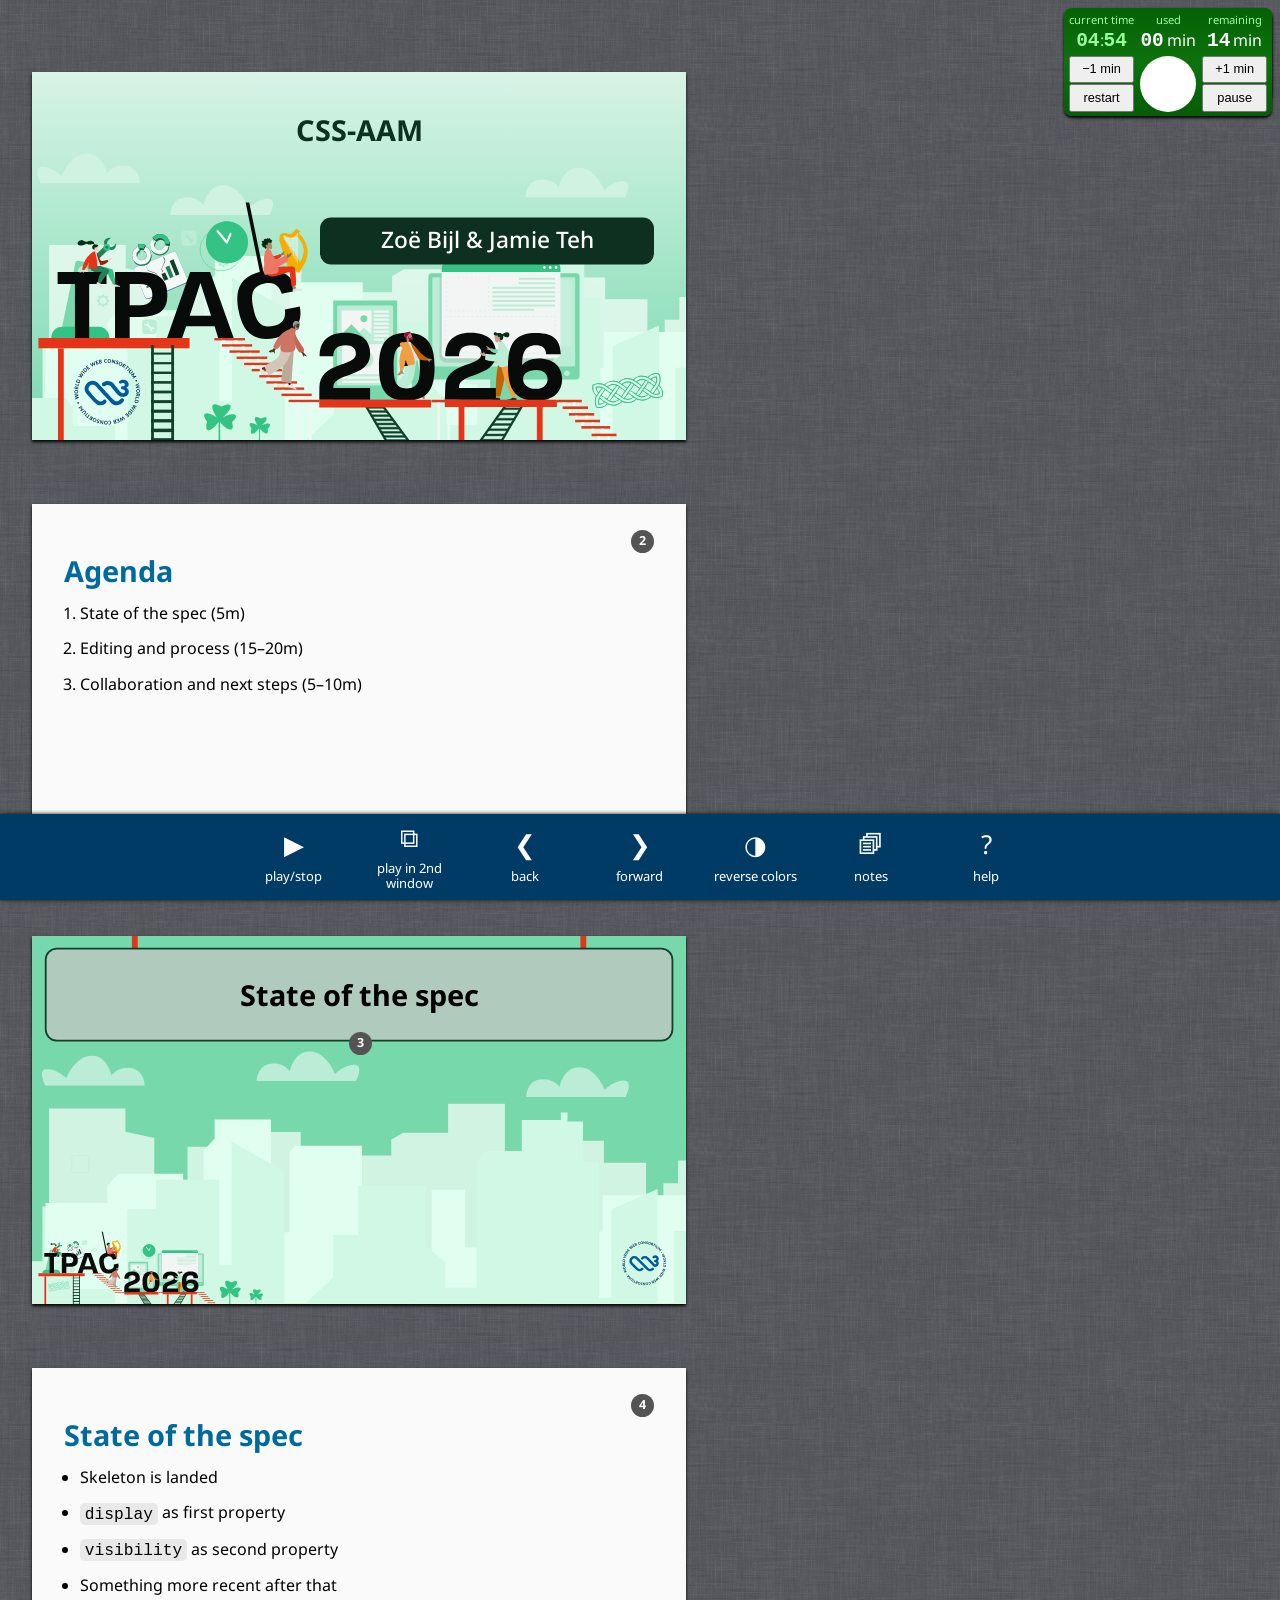
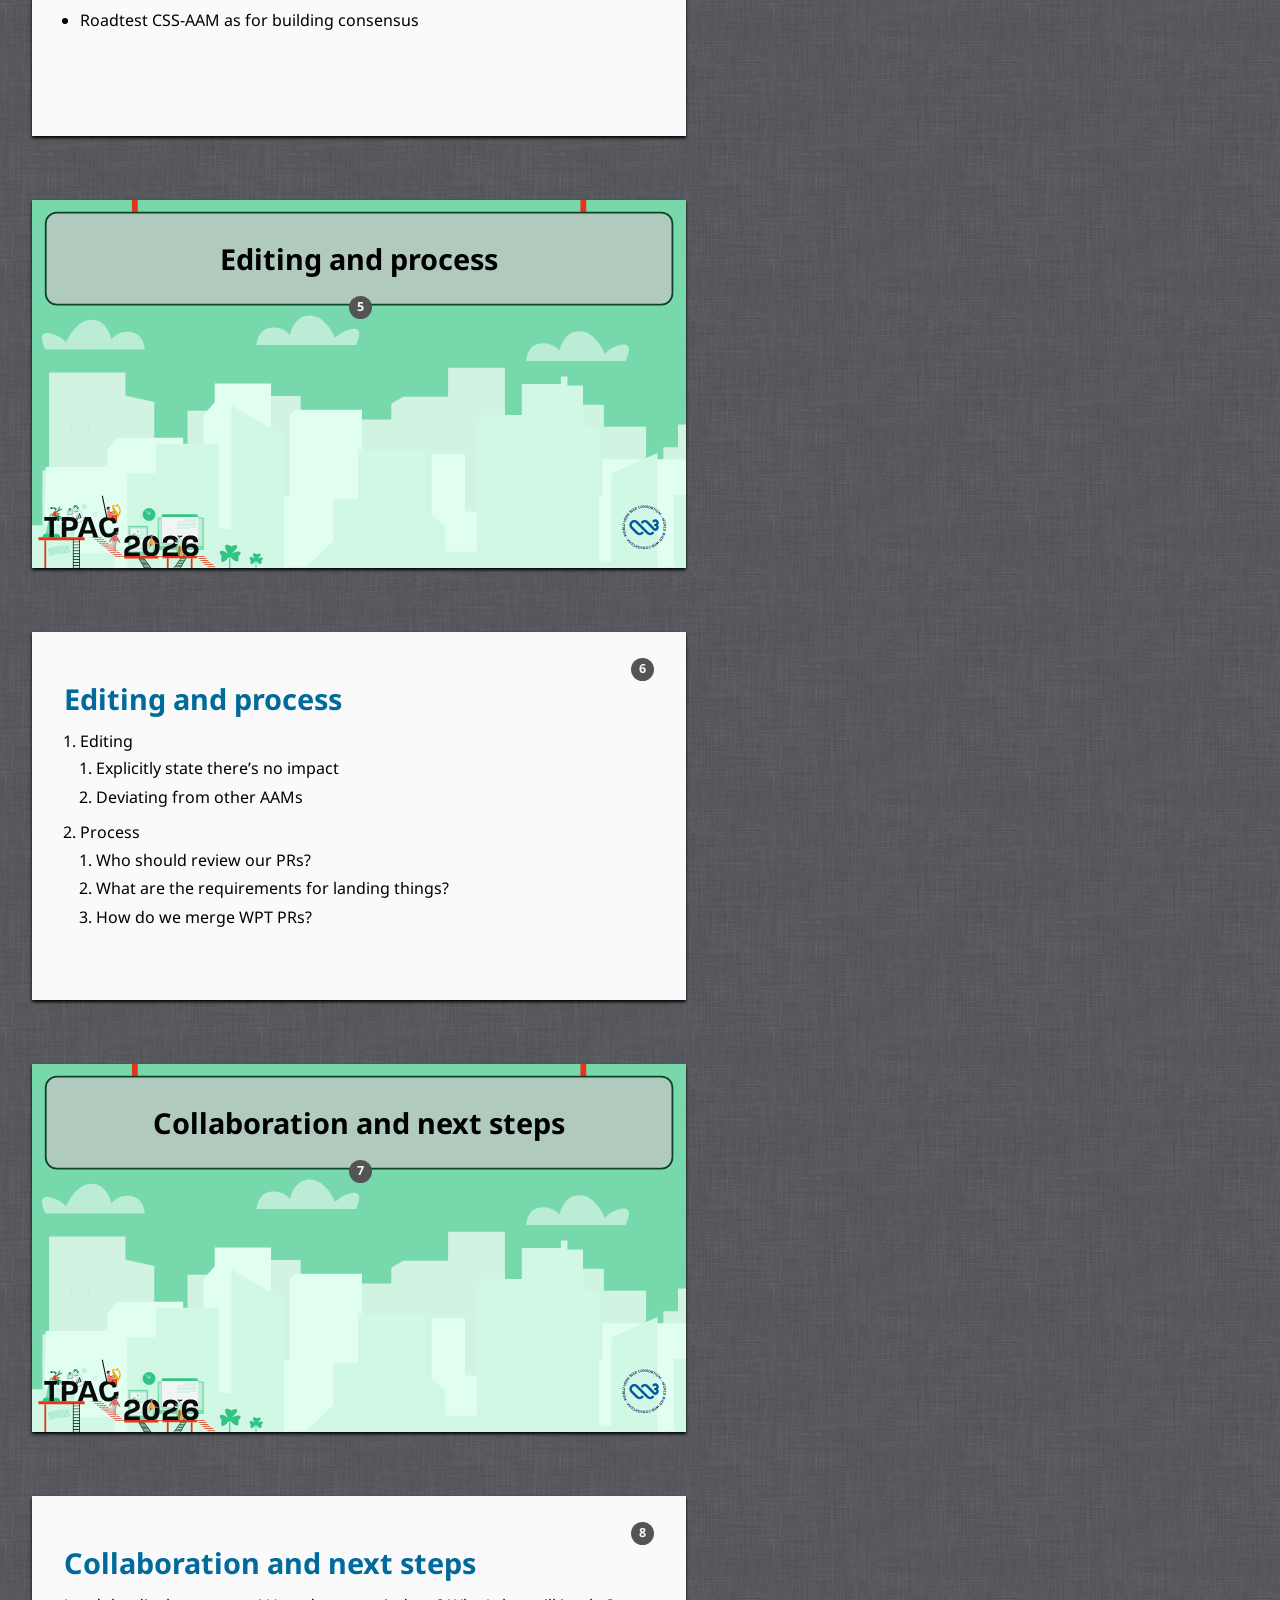
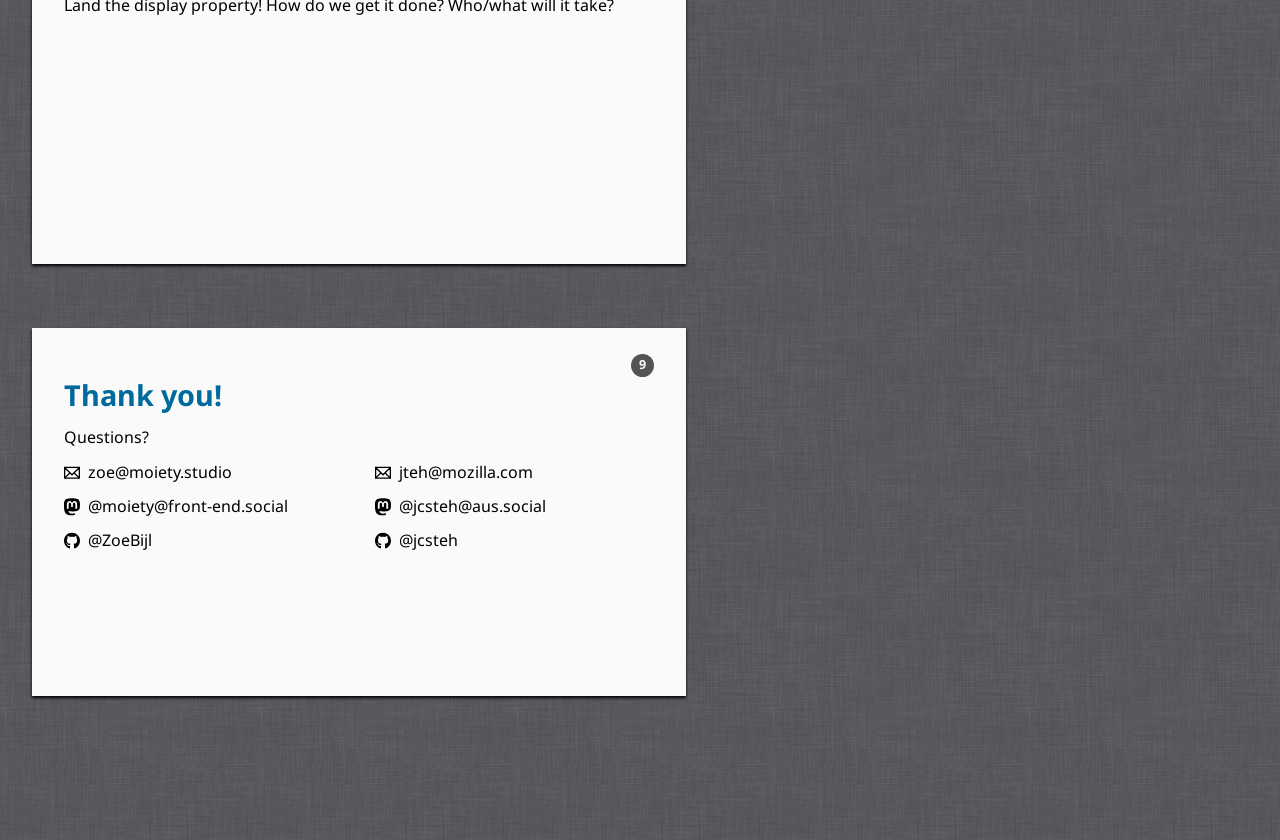
==== commit 49dd8362: "remove fluff" ====
--- a/TPAC-2026/CSS-AAM/index.html
+++ b/TPAC-2026/CSS-AAM/index.html
@@ -95,6 +95,10 @@
 
   <section class="slide part">
    <h1>Editing and process</h1>
+  </section>
+
+  <section class="slide">
+   <h2>Editing and process</h2>
    <ol>
      <li>Editing
        <ol>
@@ -115,15 +119,6 @@
   <section class=comment>
    <p>Notes.</p>
   </section>
-
-  <section class="slide">
-   <h2>Editing and process</h2>
-   <p>Land the display property! How do we get it done? Who/what will it take?</p>
-  </section>
-
-  <section class=comment>
-   <p>Notes.</p>
-  </section>
   
   <section class="slide part">
    <h1>Collaboration and next steps</h1>
@@ -131,38 +126,9 @@
   
   <section class="slide">
    <h2>Collaboration and next steps</h2>
-   <ul class="quick">
-     <li>The first item</li>
-     <li class="next">Another item</li>
-     <li class="next">The third item</li>
-    </ul>
+   <p>Land the display property! How do we get it done? Who/what will it take?</p>
   </section>
   
-  <section class=comment>
-   <p>Notes.</p>
-  </section>
-
-  <section class="slide part">
-   <h1>An example of a part title</h1>
-  </section>
-
-  <section class=comment>
-   <p>Notes.</p>
-  </section>
-
-  <section class="slide two-panes">
-   <div>
-    <h2>A slide with two panes</h2>
-    <p>There are a lot of words on this slide, no need to add
-     more.</p>
-   </div>
-   <ul class=emerge>
-    <li class=next>First really great reason</li>
-    <li class=next>Second amazing reason</li>
-    <li class=next>Third undeniable reason</li>
-   </ul>
-  </section>
-
   <section class=comment>
    <p>Notes.</p>
   </section>
@@ -201,1102 +167,6 @@
 			     User manual
   ==============================================================-->
 
-  <section class="long comment" id="manual">
-   <h1>User manual</h1>
-
-   <h2 id="setting-up">Setting up your slides</h2>
-
-   <p>This is a template for slides
-   for <a href="https://www.w3.org/events/tpac/2026/tpac-2026/" >TPAC
-   2026</a>. It uses either the <a href="http://shwr.me/" >Shower</a>
-   script (version 3.5) or
-   the <a href="https://www.w3.org/Talks/Tools/b6plus/" >b6+</a>
-   script for the presentation. (To enable Shower, uncomment the
-   <strong>script</strong> tag in the HTML source.)</p>
-
-   <p>If you cannot put them
-   online yourself, you can download a zip (see below) with everything
-   needed to develop slides offline and ask <a
-   href="mailto:bert@w3.org">Bert Bos</a> for help uploading the
-   slides once they are ready.</p>
-
-   <p>If you cannot use HTML, there is a
-   a <a href="https://docs.google.com/presentation/d/1fWeQXEskFmVpVg-g147CKH0IhGXtQeHg4vJHSgYENn8/edit?slide=id.g3fa75b1f434_0_23#slide=id.g3fa75b1f434_0_23"
-   >(limited) template available on Google Slides</a> for
-   making slides in the Google Slides format. That template can also
-   be downloaded in Powerpoint (.pptx) format and then used in Powerpoint,
-   Keynote and LibreOffice.</p>
-
-   <h3>Developing slides online (W3C team)</h3>
-
-   <p>Writing slides <strong>online</strong> (with JigEdit, WebDav or
-   CVS) is only available to the W3C team. Make a directory under <a
-   href="https://www.w3.org/2026/Talks/TPAC/"
-   >https://www.w3.org/2026/Talks/TPAC/</a>. Copy the <a
-   href="https://www.w3.org/2026/Talks/TPAC/Templates/Overview.html"
-   >Overview.html</a> from <a
-   href="https://www.w3.org/2026/Talks/TPAC/Templates/"
-   >https://www.w3.org/2026/Talks/TPAC/Templates/</a> into your
-   directory and edit the content, or just use it as an example.</p>
-
-   <h3>Developing slides offline</h3>
-
-   <p>If you develop your slides <strong>offline</strong> (or plan to
-   present them without a network), then download this <a
-   href="https://www.w3.org/2026/Talks/TPAC/Templates/TPAC-2026-slides-template.zip"
-   >zip file</a>. Unpacking it creates the following directories and
-   files:</p>
-
-   <ul class="tree">
-     <li><strong>TPAC-2026/</strong>
-      <ul>
-       <li><strong>Templates/</strong>
-	<ul>
-	 <li><a href="https://www.w3.org/2026/Talks/TPAC/Templates/NotoSans-Italic-VariableFont_wdth,wght.woff2">NotoSans-Italic-VariableFont_wdth,wght.woff2</a> (a font)</li>
-	 <li><a href="https://www.w3.org/2026/Talks/TPAC/Templates/NotoSans-VariableFont_wdth,wght.woff2">NotoSans-VariableFont_wdth,wght.woff2</a> (a font)</li>
-	 <li><a href="https://www.w3.org/2026/Talks/TPAC/Templates/Overview.html">Overview.html</a> (this file)</li>
-	 <li><a href="https://www.w3.org/2026/Talks/TPAC/Templates/b6plus.js">b6plus.js</a> (a JavaScript file)</li>
-	 <li><a href="https://www.w3.org/2026/Talks/TPAC/Templates/bg-dark.svg">bg-dark.svg</a> (a background image)</li>
-	 <li><a href="https://www.w3.org/2026/Talks/TPAC/Templates/bg-light.svg">bg-light.svg</a> (a background image)</li>
-	 <li><a href="https://www.w3.org/2026/Talks/TPAC/Templates/cover-bg.svg">cover-bg.svg</a> (a background image)</li>
-	 <li><a href="https://www.w3.org/2026/Talks/TPAC/Templates/cover-bg-dark.svg">cover-bg-dark.svg</a> (a background image)</li>
-	 <li><a href="https://www.w3.org/2026/Talks/TPAC/Templates/gutenberg_f9f9f9.jpg">gutenberg_f9f9f9.jpg</a> (an image)</li>
-	 <li><a href="https://www.w3.org/2026/Talks/TPAC/Templates/icons.svg">icons.svg</a> (several images)</li>
-	 <li><a href="https://www.w3.org/2026/Talks/TPAC/Templates/iframe-fixup.js">iframe-fixup.js</a> (a JavaScript file)</li>
-	 <li><a href="https://www.w3.org/2026/Talks/TPAC/Templates/linen.png">linen.png</a> (an image)</li>
-	 <li><a href="https://www.w3.org/2026/Talks/TPAC/Templates/part-dark.svg">part-dark.svg</a> (a background image)</li>
-	 <li><a href="https://www.w3.org/2026/Talks/TPAC/Templates/part-light.svg">part-light.svg</a> (a background image)</li>
-	 <li><a href="https://www.w3.org/2026/Talks/TPAC/Templates/piechart.png">piechart.png</a> (an image)</li>
-	 <li><a href="https://www.w3.org/2026/Talks/TPAC/Templates/shower.js">shower.js</a> (a JavaScript file)</li>
-	 <li><a href="https://www.w3.org/2026/Talks/TPAC/Templates/simple-car-icon.svg">simple-car-icon.svg</a> (an image)</li>
-	 <li><a href="https://www.w3.org/2026/Talks/TPAC/Templates/slides.css">slides.css</a> (a style sheet)</li>
-	 <li><a href="https://www.w3.org/2026/Talks/TPAC/Templates/slides.json">slides.json</a> (a JSON file)</li>
-	 <li><a href="https://www.w3.org/2026/Talks/TPAC/Templates/two-panes-dark.svg">two-panes-dark.svg</a> (a background image)</li>
-	 <li><a href="https://www.w3.org/2026/Talks/TPAC/Templates/two-panes-light.svg">two-panes-light.svg</a> (a background file)</li>
-	</ul>
-       </li>
-      </ul>
-     </li>
-   </ul>
-
-   <p>Make a directory for your own slides under
-   <strong>TPAC-2026</strong>. You can copy the
-   <strong>Overview.html</strong> file there as a starting point, or
-   just use it as an example. If you make any images, put them in that
-   directory as well.</p>
-
-   <p>If you are able to upload your slides, put your directory with
-   all that it contains under <a
-   href="https://www.w3.org/2026/Talks/TPAC/"
-   >https://www.w3.org/2026/Talks/TPAC/</a>. There is no need to
-   upload the <strong>Templates</strong> directory. It is is already
-   there.</p>
-
-   <h3 id="tools">Optional editors and tools</h3>
-
-   <p>The instructions below assume you write HTML with a text editor,
-   or at least an editor that allows to modify the HTML markup. But
-   there are other ways to write slides:</p>
-
-   <ul>
-    <li>If you prefer <strong>reStructuredText</strong> (RST) over
-    HTML, you can
-    install <a href="https://github.com/yoosofan/prezento"
-    >‘prezento’</a>, a program to generate a slide deck from a .rst
-    file.</li>
-
-    <li>Experimental: If you prefer <strong>Markdown,</strong> try
-    the <a href="https://www.w3.org/Talks/Tools/b6plus/md-editor.html?stylesheet=https://www.w3.org/2026/Talks/TPAC/Templates/slides.css&amp;template=::::+slide+{.cover}%0a%23+Insert+title%0a%0a:::+address%0aInsert author%0a:::%0a::::%0a%0a%0a:::+slide%0a%23%23+Insert+title%0a%0a*+sample+list%0a*+sample+list%0a:::%0a"
-    >Markdown slide editor for b6+</a> (a web app), and use the
-    ‘Export HTML’ button to create your slide deck.</li>
-
-    <li>Experimental: To use a command line to convert
-    from <strong>Markdown</strong> to slides, you can
-    clone <a href="https://github.com/pchampin/w3c-slides-pandoc"
-    >Pierre-Antoine Champin's setup</a>, which
-    uses <A href="https://pandoc.org/" >Pandoc's</A> MarkDown
-    parser.</li>
-
-    <li>Experimental: <a href="https://www.w3.org/Talks/Tools/b6plus-editor/"
-    >B6+ slide editor</a>
-    is a <strong>WYSIWYG</strong> editor for slides. As of September 2026,
-    it is under development. (It works, but still lacks many features
-    that an editor should have.)</li>
-   </ul>
-
-   <h2 id="features">Writing slides</h2>
-
-   <h3>Slides</h3>
-
-   <p>Each slide is a <strong>section</strong>
-   element<sup><a href="#note1" >*</a></sup> with a class
-   of <strong >slide</strong>:</p>
-
-   <pre>&lt;section class="slide">
-  ... slide content here...
-&lt;/section></pre>
-
-   <p>Inside the slides, use normal HTML elements (<strong>p, ul,
-   em,</strong> etc.).</p>
-
-   <p class="note" id="note1">*) Note for advanced users: Although not
-   shown in this template, it is in fact possible to use other
-   elements than <strong>section</strong>. One common choice
-   is <strong>div.</strong></p>
-
-   <h3>Speaker notes or comments</h3>
-
-   <p>You can add additional text, such as speaker notes or
-   explanations, between the slides. They will be visible in index
-   mode but not in slide mode. Use elements with a class
-   of <strong>comment</strong>:</p>
-
-   <pre>&lt;section class="comment">
-  ... text here...
-&lt;/section></pre>
-
-   <h3 id=clear>Slide numbers</h3>
-
-   <p>If a slide should <em>not</em> have a slide number,
-   add the class <strong>clear</strong>:</p>
-
-   <pre>&lt;section class="slide clear">
-  ... slide content here...
-&lt;/section></pre>
-
-   <p>Adding the class <strong>clear</strong> on
-   the <strong>body</strong> element omits the slide number
-   from <em>all</em> slides.
-
-   <h3 id="title-slides">Title slides (cover slides)</h3>
-
-   <p>For cover slides (the title slide or separator slides between
-   parts of a presentation), add a class <strong>cover</strong>.
-   E.g.:</p>
-
-   <pre>&lt;section class="slide cover">
-  &lt;h1>My presentations&lt;h1>
-  &lt;address>Peter W. Slidemaker&lt;/address>
-&lt;/section></pre>
-
-   <h3 id="final-slides">Final slide</h3>
-
-   <p>The class <strong>final</strong> is meant for a last slide,
-   e.g., for conclusions or thanks (but it may be used elsewhere,
-   too):</p>
-
-   <pre>&lt;section class="slide final clear">
-  &lt;h2>Conclusions&lt;h2>
-  …
-&lt;/section></pre>
-
-   <h3 id="part-slides">Part titles</h3>
-
-   <p>A slide with a class of <code>part</code> can be used as the
-   title slide for a part of the slide deck, e.g., to indicate the
-   beginning of a new topic. It typically contains a single H1 or H2.
-
-   <h3 id=side-image>Illustrations on the left or right</h3>
-
-   <p>Slides with narrower text and an illustration on the left or
-   right can be made by adding the class <strong>side</strong> to the
-   slide. Inside the slide there should be exactly one element that
-   also has a class of <strong>side</strong> (an image or some other
-   element). Two sizes are possible: normal (about 1/3 of the slide)
-   and big (about 2/3 of the slide).</p>
-
-   <p>To put an image on the left:</p>
-
-   <pre>&lt;section class="slide side">
-  &lt;img src="..." alt="..." class="side">
-  ... slide content here...
-&lt;/section></pre>
-
-   <p>To put the image on the right instead, add class <strong>right</strong>
-   (which may be abbreviated to <strong>r</strong>):</p>
-
-   <pre>&lt;section class="slide side <b>r</b>">
-  &lt;img src="..." alt="..." class="side">
-  ... slide content here...
-&lt;/section></pre>
-
-   <p>Add class <strong>big</strong> to the slide for a bigger image.
-   To put the image on the left:</p>
-
-   <pre>&lt;section class="slide side <b>big</b>">
-  &lt;img src="..." alt="..." class="side">
-  ... slide content here...
-&lt;/section></pre>
-
-   <p>And on the right:</p>
-
-   <pre>&lt;section class="slide side <b>r</b> big">
-  &lt;img src="..." alt="..." class="side">
-  ... slide content here...
-&lt;/section></pre>
-
-   <p>The image can be stretched to the edges of the slide by adding a
-   class <strong>cover</strong>. The image is not deformed. It is
-   scaled to be big enough to cover the image area and then either the
-   sides are cropped (if it is too wide) or the top and
-   bottom<sup><a href="#note2">*</a></sup>.</p>
-
-   <pre>&lt;section class="slide side big">
-  &lt;img src="..." alt="..." class="side <b>cover</b>">
-  ... slide content here...
-&lt;/section></pre>
-
-   <p class="note" id="note2">*) Note for advanced users: It is
-   possible to indicate which sides should be cropped: add an
-   attribute like <strong>style="object-position: 20% 60%"</strong> to
-   indicate that, of the amount to be cropped from the sides, 20%
-   should be cropped on the left and the remaining 80% on the right;
-   and of the amount to be cropped from the top and bottom, 60% should
-   come from the top and the remaining 40% from the bottom.  Thus,
-   e.g., ‘0% 100%’ says never to crop anything from the left (0%) if
-   the image is too wide, and only to crop from the top (100%) if the
-   image is too tall. (The default corresponds to ‘50% 50%’, i.e.,
-   crop equal amounts from both sides.)</p>
-
-   <p>Smaller images that do no need to occupy the full height of the
-   slide can be put on the right or left by giving them the
-   class <code>float</code>, resp. <code>float left</code>
-   (or <code>float l</code>). Their width will be 60% of the slide's
-   width. Text next to the image will be narrower, but text before and
-   after the image can still use the full width of the slide.</p>
-
-   <p>Sometimes it looks better to give such images a thin border.
-   Adding the class <code>border</code> will do that.</p>
-
-   <h3>Figures</h3>
-
-   <p>When information is in the form of an image (a diagram, a chart,
-   a screenshot, etc.), put it inside a <strong>figure</strong>
-   element. Add a <strong>figcaption</strong> if needed.</p>
-
-   <pre>&lt;figure&gt;&lt;img src="..." alt="..."&gt;&lt;figure&gt;</pre>
-
-   <p>If the image is not accessible, use a <strong>details</strong>
-   element instead and add a description, like this:</p>
-
-   <pre>&lt;details&gt;
- &lt;summary&gt;&lt;img src="..." alt="..."&gt;&lt;/summary&gt;
- ... the same data as in the image, but as text...
-&lt;/details&gt;</pre>
-
-   <p>The description becomes visible when the user clicks on the
-   image. (The <a href="#figures">slide above</a> shows an image of a
-   pie chart that is described by a table with the same data.)</p>
-
-   <h3 id=autosize>Automatic sizing of images</h3>
-
-   <p>Setting the class <strong>autosize</strong> on an image
-   instructs b6+ (but not Shower) to scale down the image if the
-   slide's content is
-   otherwise too tall:</p>
-
-   <pre>&lt;img src="my-image.png" alt="..." class=autosize&gt;</pre>
-
-   <p>You can have several images with class <strong>autosize</strong>
-   on a slide and they are all scaled down by the same percentage.</p>
-
-   <h3>Progress bar</h3>
-
-   <p>If you want a progress bar during the slide presentation, add an
-   empty <strong>div</strong> with a class
-   of <strong>progress</strong>. (This only works with b6+.) It can be
-   put before the first slide
-   or after the last, but there should be at most one such element in
-   the file:</p>
-
-   <pre>&lt;div class="progress">&lt;/div></pre>
-
-   <p>The progress bar will show as a small square moving along a line
-   at the bottom of the slides. Its position indicates the position of
-   the current slide in the slide deck.</p>
-
-   <p>B6+ also sets two custom style
-   variables <strong>--progress</strong>
-   and <strong>--progress0</strong> with values between 0 and 1 on
-   the <strong>body</strong>. These may be useful if you write your
-   own style rules for a progress indicator. The difference between
-   them is that the former has a value of 1/N (where N is the number
-   of slides) when the first slide is shown, while the latter is 0 in
-   that case. Both increase linearly to reach 1.0 when the last slide
-   is shown.</p>
-
-   <h3 id=incremental-display>Incremental display</h3>
-
-   <p>To progressively reveal elements on a slide, put a class
-   of <strong>next</strong> on all elements that should not be visible
-   right away. They will become visible one by one as you press the
-   space bar or an arrow key. E.g.:</p>
-
-   <pre>&lt;ul>
-  &lt;li>This item is visible when the slide appears
-  &lt;li class="next">This item is not immediately visible
-  &lt;li class="next">This is the third item to appear
-&lt;/ul>
-&lt;p class="next">This is the last element to appear</pre>
-
-   <p>By default, each new element appears with a short animation as
-   if it unfolds from left to right. Two alternative animations are
-   available: <strong>emerge</strong> makes the elements fade in
-   and <strong>quick</strong> omits the animation. The class can be
-   set on each incremental element:</p>
-
-   <pre>&lt;li class="next emerge">...</pre>
-
-   <p>or on an ancestor, e.g.:</p>
-
-   <pre>&lt;ul class="emerge">
-  &lt;li class="next">...</pre>
-
-   <p>Three optional modifiers change how elements look before, after
-   or while they are the currently active
-   element: <strong>Strong</strong> makes the currently active element
-   red. <strong>Greeked</strong> replaces the elements that are not
-   yet visible by a gray bar. (Useful to show how many elements are
-   still invisible.) And <strong>dim</strong> grays out the elements
-   that are no longer the active element.</p>
-
-   <p>Like the animation, these modifiers can be set on the
-   incremental element itself or on an ancestor. The modifiers can
-   also be combined, e.g.:</p>
-
-   <pre>&lt;ul class="emerge strong dim">
-  &lt;li class="next">...</pre>
-
-   <h3 id=slipshow>‘Slipshow’ presentations</h3>
-
-   <p>With b6+ (but not with Shower) you can make slides that have
-   more incremental elements than fit on the slide. To display them,
-   the slide automatically scrolls to each element as it is
-   revealed.</p>
-
-   <p>This mode of presentation is called a ‘slipshow’ by its
-   inventor, Paul-Elliot Anglès d'Auriac.
-   (His <a href="https://github.com/panglesd/slipshow" >program is on
-   GitHub</a>.) B6+ only implements a simple variant.</p>
-
-   <p>Scrolling slides may be useful for long content or when you want
-   to add content while keeping some of the preceding content on
-   screen. (An alternative is <a href="#in-place">updating elements in
-   place</a>.)</p>
-
-   <h3 id=automatic>Automatic slide shows</h3>
-
-   <p>Slides can be made to advance automatically after a given time,
-   by setting a <strong>data-timing</strong> attribute on them with a
-   value of <var>MM:SS</var> (minutes and seconds), or a number
-   followed by an <strong>s</strong> (seconds), <strong>m</strong>
-   (minutes) or <strong>h</strong> (hours), e.g.:</p>
-
-   <pre>&lt;section class="slide" data-timing="1:03">
-&lt;section class="slide" data-timing="20.5s">
-&lt;section class="slide" data-timing="0.33m"></pre>
-
-   <p>E.g., the last one means that the slide is shown for a maximum
-   of 0.33 minutes (about 20 seconds) before the next slide appears.
-   (You can still advance the slide by hand before that.)</p>
-
-   <p>If the slide contains <a href="#incremental-display">incremental
-   elements</a>, the time is distributed equally over those elements.
-   E.g., if there are three incremental elements, the time is divided
-   by four so that the first incremental appears after a quarter of
-   the given time, the second after half the given time, and the last
-   one after three quarters. You can also set a time on an individual
-   incremental element, in which case that time is used for that
-   element. E.g.:</p>
-
-   <pre>&lt;section class=slide data-timing="8s">
-  &lt;p>This slide has 3 incremental elements.
-  &lt;ol>
-    &lt;li class=next data-timing="10s">Shown after 8/4 = 2 seconds
-    &lt;li class=next data-timing="15s">Shown 10 seconds later
-    &lt;li class=next>An additional 15 seconds later
-  &lt;/ol>
-&lt;/section></pre>
-
-   <p>After 29 seconds (= 2 + 10 + 15 + 2), the next slide will
-   appear.</p>
-
-   <p>You can set a default time on the <strong>body</strong> element,
-   e.g.:</p>
-
-   <pre>&lt;body data-timing="20.2s"&gt;</pre>
-
-   <p>This sets the time for all slides that do not have
-   a <strong>data-timing</strong> attribute of their own.</p>
-
-   <p>Setting the <strong>data-timing</strong> attribute to 0
-   indicates that the slide or element does <em>not</em> automatically
-   advance.</p>
-
-   <p>The slide show can also run in a loop,
-   see <a href="#loop">‘Slide show in an endless loop’</a>.
-
-   <h3>Two columns</h3>
-
-   <p>To put elements side by side in two columns, make an element
-   (a <strong>div, ul</strong> or any other element) with
-   class <strong>columns</strong>. The first child of that element
-   will be put in the left column, the second child in the right
-   column. If there are more children, the third will be in the left
-   column again, the fourth in the right, etc.</p>
-
-   <pre>&lt;ul class="columns">
-  &lt;li>First goes on the left&lt;/li>
-  &lt;li>Second goes on the right&lt;/li>
-&lt;/ul></pre>
-
-   <h3>Two panes</h3>
-
-   <p>Setting the class <code>two-panes</code> on a slide divides the
-   slide into a left and a right half, with different colors. The
-   first element on the slide is put in the left half and the second
-   one in the right half. Additional elements alternate between left
-   and right. (I.e., all odd elements are put on the left and all even
-   elements on the right.)</p>
-
-   <p>Additionally, all text will be vertically centered and any
-   bullet lists will be styled with dashes instead of bullets.</p>
-
-   <h3>Small text</h3>
-
-   <p>Less important text can be shown in a smaller font by giving it
-   a class of <strong>note</strong>:</p>
-
-   <pre>&lt;p class="note">Note that this is harder to read&lt;/p></pre>
-
-   <h3>Extra big text: shout</h3>
-
-   <p>To make text extra big, give it a class
-   of <strong>shout</strong>, e.g.:</p>
-
-   <pre>&lt;p class=shout>Hurray!</pre>
-
-   <p>(Sometimes this is referred to as
-   the <a href="https://en.wikipedia.org/wiki/Takahashi_method"
-   >‘Takahashi method’</a>: Instead of sentences or graphics, a slide
-   only contains one or two keywords. The narrative comes from the
-   speaker.)</p>
-
-   <h3>Animated text: grow</h3>
-
-   <p>To draw extra attention to some text or an image, it can be
-   animated. Adding a class of <strong>grow</strong> to it will make
-   it appear slowly. It will start small and one second after the
-   slide appears it will begin to grow and reach its normal size three
-   seconds later.</p>
-
-   <pre>&lt;p class=grow&gt;See?</pre>
-
-   <h3 id=textfit>Automatic text fit</h3>
-
-   <p>B6+ (but not Shower) can automatically reduce the font size of a
-   slide to fit
-   long text. To request this, add the class <strong>textfit</strong>
-   on a slide (or on the <strong>body,</strong> if all slides need
-   this). See the <a href="#textfit-example">example slide</a>.</p>
-
-   <p>(The way this works is that b6+ wraps the contents of the slide
-   in a <strong>div</strong> with the right font size. If you have
-   added your own style rules, make sure they still work.)</p>
-
-   <p>Be careful! The textfit feature can easily result in text that
-   is too small to read.</p>
-
-   <h3>Automatic line numbering</h3>
-
-   <p>Pre-formatted text (in a <strong>pre</strong>) can be given line
-   numbers by adding the class <strong>numbered</strong>:</p>
-
-   <pre>&lt;pre class="numbered"></pre>
-
-   <p>No more than 20 lines will be numbered. (In the normal font
-   size, a slide fits 13 lines.)</p>
-
-   <h3 id=fontawesome>Font Awesome icons</h3>
-
-   <p>The style sheet imports a number of icons from the Font Awesome
-   collection (see
-   this <a href="https://www.w3.org/2019/09/TPAC-template/fonts/fontawesome.html"
-   >list </a>). To insert the icon with <var>fa-XXX</var> at the start
-   of an element, add the following classes:</p>
-
-   <ul>
-    <li>If the icon comes from the ‘solid’
-    collection: <strong>fa</strong>
-    and <strong>fa-<var>XXX</var></strong></li>
-
-    <li>If the icon comes from the ‘brands’
-    collection: <strong>fab</strong>
-    and <strong>fa-<var>XXX</var></strong></li>
-   </ul>
-
-   <p>For example:</p>
-
-   <pre>&lt;p class="fa fa-mouse"&gt;Use a mouse…
-&lt;p class="fab fa-firefox-browser"&gt;With Firefox…
-&lt;p&gt;Add 1 &lt;span class="fa fa-egg"&gt;&lt;/span&gt; egg…</pre>
-
-   <h3>Lists with icons</h3>
-
-   <p>To replace the list bullets with icons, emojis, or images, make
-   a <strong>ul</strong> with a class of <strong>with-icons</strong>.
-   The first element of each <strong>li</strong> will be used instead
-   of the list bullet.</p>
-
-   <p>You can also add a <a href="#fontawesome" >Font Awesome icon</a>
-   to the list item instead of a first element.</p>
-
-   <pre>&lt;ul class=with-icons>
- &lt;li>&lt;span>♪&lt;/span> North pole&lt;/li>
- &lt;li>&lt;img src="../Icons/toc.png" alt="toc button"> Metro pole&lt;/li>
- &lt;li class="fa fa-trophy"> Pole position&lt;/li>
-&lt;/ul></pre>
-
-   <h3>3×3 Grid</h3>
-
-   <p>It is possible to treat the slide as a 3×3 grid and put elements
-   in the four corners, in the middle of each edge, or in the center
-   of the slide. This is done by giving the elements a class
-   of <strong>place</strong>. On its own, <strong>place</strong> puts
-   the element in the center. By adding classes <strong>top, right,
-   bottom</strong> and <strong>left</strong> the element can be placed
-   in one of the eight other positions.</p>
-
-   <pre>&lt;div class="place">Put this in the center&lt;/div>
-&lt;div class="place bottom">Put this bottom center&lt;/div>
-&lt;div class="place top right">In the top right&lt;/div></pre>
-
-   <p>The direction classes can also be abbreviated to <strong>t, r,
-   b</strong> and <strong>l</strong>.</p>
-
-   <h3 id=background-images>Image overlays (background images)</h3>
-
-   <p>To put an image behind the text of a slide, use
-   an <strong>img</strong> with a class of <strong>cover</strong>:</p>
-
-   <pre>&lt;img class="cover" src="..." alt="..."></pre>
-
-   <p>The image will be stretched to fill the whole of the slide and
-   will hide the normal decoration.
-   If the image doesn't fit exactly (wrong aspect ratio), the image
-   will be cropped.</p>
-
-   <p>With a class of <strong>fit</strong> instead
-   of <strong>cover</strong>, the image will be scaled but without
-   cropping. Instead there may be white bands on the sides or
-   above/below the image, if it doesn't fit exactly.</p>
-
-   <pre>&lt;img class="fit" src="..." alt="..."></pre>
-
-   <p>This works both for normal slides and title slides (slides with
-   a class of <strong>cover</strong>). The slide number
-   is not obscured by the image. (But you can use <a href="#clear"
-   ><strong >clear</strong></a> on the slide to hide it.)</p>
-
-   <p>It is advisable to add a class of <strong>darkmode</strong>
-   or <strong>lightmode</strong> to a slide with an image overlay. See
-   the next section.</p>
-
-   <h3 id=darkmode>Forcing white text or black text</h3>
-
-   <p>The colors of the slides depend on whether ‘dark mode’ is in
-   effect in the operating system: slides have black text on a white
-   background if
-   dark mode is off and white on dark green if it is on. But when text is
-   overlaid on an image, it may be better to force the text to always
-   be white (if the image is dark) or black (on a lighter image). You
-   do that by setting a class on the slide:
-   <strong>darkmode</strong> (for white-on-black) or
-   <strong>lightmode</strong> (for white-on-black). E.g.:</p>
-
-   <pre>&lt;section class="slide darkmode"></pre>
-
-   <p>Other colors (titles, list bullets, links, etc.) also
-   become fixed on such slides.</p>
-
-   <p>To make <em>all</em> slides white on black, set the
-   class <strong>darkmode</strong> on the <strong>body</strong> element.
-   In that case you can use the class <strong>lightmode</strong> on
-   individual slides to give them black-on-white text.</p>
-
-   <h3>Inverting image colors in dark mode</h3>
-
-   <p>Some images, such as diagrams, can be color-inverted and still
-   look good. You can give such images a
-   class <strong>can-invert</strong> and when the slides are displayed
-   in dark mode, the image colors will be inverted. (Try it on
-   the <a href="#figures">slide with a figure</a>.)</p>
-
-   <pre>&lt;img class="can-invert" src="..." alt="..."></pre>
-
-   <p>This also works for SVG images and other things.</p>
-
-   <h3>Video and audio</h3>
-
-   <p>Videos (with the <strong>video</strong> element) and audios
-   (with the <strong>audio</strong> element) on a slide can be made to
-   play automatically when the slide opens, by giving them
-   an <strong>autoplay</strong> attribute. (Only with b6+, not with
-   Shower.) E.g.:</p>
-
-   <pre>&lt;video src="myvideo.mp4" autoplay>&lt;/video></pre>
-
-   <p>Videos can be used as background for the slide with
-   the <strong>cover</strong> or <strong>fit</strong> classes. (See
-   their description under <a href="#background-images" >‘Image
-   overlays’</a>.) The class <strong>fit</strong> is also useful
-   simply to make the video as large as possible if it is the only
-   thing on the slide.</p>
-
-   <p>However, if you do use one of those classes, it is best to use
-   the <strong>autoplay</strong> attribute and to avoid
-   the <strong>controls</strong> attribute, because the video controls
-   will capture all key presses and mouse clicks and thus you can't
-   use those to advance to the next slide anymore. (If you do want to
-   use <strong>controls</strong>, either present with
-   a <a href="#second-window" >second window</a> (see below) or set
-   a <a href="#automatic" ><strong>data-timing</strong></a> attribute
-   on the slide, so that it advances to the next slide automatically
-   after a given time.)</p>
-
-   <h3>Slide transitions</h3>
-
-   <p>By default, each slide just replaces the previous one, but there
-   are several predefined slide transitions. You can set a transition
-   on the <strong>body</strong> element to apply it to all slides:</p>
-
-   <pre>&lt;body class="shower fade-in"&gt;</pre>
-
-   <p>Or you can set it on individual slides, to apply only to the
-   transition between that slide and the next. (I.e., it doesn't
-   determine how the slide appears, but how
-   it <em>disappears.</em>)</p>
-
-   <pre>&lt;section class="slide wipe-left"&gt;</pre>
-
-   <p>You can set both a global transition and local ones. The global
-   transition applies to slides that do not have an explicit
-   transition set locally.</p>
-
-   <dl>
-    <dt>fade-in</dt>
-    <dd>The new slide appears faint at first and gets more opaque
-    until it completely obscures the previous slide.</dd>
-
-    <dt>slide-in</dt>
-    <dd>The new slide moves in from the left, while the previous slide
-    moves back to the left.</dd>
-
-    <dt>slide-out</dt>
-    <dd>The current slide moves out to the left, revealing the new
-    slide.</dd>
-
-    <dt>move-left</dt>
-    <dd>The new slides move in from the right while the old slide
-    moves out to the left.</dd>
-
-    <dt>slide-up</dt>
-    <dd>The old slide moves up, revealing the new slide.</dd>
-
-    <dt>move-up</dt>
-    <dd>The old slide moves up and the new slide moves in from the
-    bottom.</dd>
-
-    <dt>flip-up</dt>
-    <dd>A 3D effect: the bottom of the old slide is lifted up and the
-    slide is turned over to reveal the new slide on its back
-    side.</dd>
-
-    <dt>flip-left</dt>
-    <dd>Another 3D effect, but in this case the right side of the
-    slide is lifted up and the slide is flipped over to the left,
-    revealing the new slide on the back side.</dd>
-
-    <dt>center-out</dt>
-    <dd>A small circle appears in the middle of the old slide and
-    reveals the new slide. The circle grows until it covers the whole
-    slide.</dd>
-
-    <dt>wipe-left</dt>
-    <dd>The new slide moves in from the right, until it covers the old
-    slide.</dd>
-
-    <dt>zigzag-left</dt>
-    <dd>A zigzag pattern moves in from the right. To the left is the
-    old slide, to the right the new one.</dd>
-
-    <dt>zigzag-right</dt>
-    <dd>A zigzag pattern moves in from the left. To the left is the
-    new slide, to the right the old one.</dd>
-
-    <dt>cut-in</dt>
-    <dd>The new slide moves in from the top left and covers the old
-    slide.</dd>
-
-    <dt>assemble</dt>
-    <dd>The contents of the new slide fly in from all directions.</dd>
-   </dl>
-
-   <h3>Accessibility</h3>
-
-   <p>When you present while using a screen reader, the screen reader
-   will speak each slide as soon as it appears. (Shower 3.5 repeats
-   the slide that just disappeared before it speaks the new slide. B6+
-   only speaks the new slide.) On some browsers, the
-   script creates an element with
-   attributes <strong>role=region</strong>
-   and <strong>aria-live=assertive</strong> for that purpose.</p>
-
-   <p>Additionally, when using b6+, pressing the <strong>N</strong>
-   makes the screen reader speak
-   the speaker notes for the current slide. The next presses speak the
-   next slide, the current incremental element, and the current slide
-   (skipping any that don't exist).</p>
-
-   <p>When you leave slide mode, the screen reader will say ‘stopped’.
-   To make it say something else (e.g., because you want a different
-   language than English), create an element with role=region and
-   aria-live=assertive yourself and put the text to speak in it.
-   E.g.:</p>
-
-   <pre>&lt;div role="region" aria-live="assertive"&gt;
-  <span lang=fr>Terminé.</span>
-&lt;/div&gt;</pre>
-
-   <h3>Exporting to PDF</h3>
-
-   <p>The slides can be exported to PDF (or printed) in two ways:
-   multiple slides per page with comments interleaved, or one slide
-   per page without any comments. The latter may be useful to create a
-   PDF suitable for presenting, when it is not possible to use an HTML
-   browser.</p>
-
-   <dl>
-    <dt>portrait</dt> <dd>When printing in portrait mode, the output
-    will contain as many slides per page as will fit and the comments
-    are printed between the slides. This corresponds to viewing the
-    slides in index mode.</dd>
-
-    <dt>landscape</dt> <dd>When the output is in landscape mode, each
-    page consists of one slide, without page margins, and without the
-    comments between the slides.</dd>
-   </dl>
-
-   <p>Note: In landscape mode, the style sheet tries to set the size
-   of the output page to exactly the size of a slide, but not all user
-   agents that produce PDF respect that. (And, obviously, a printer is
-   limited to the available paper.) There may be some black margin to
-   the right and below each slide. Prince does respect the size. W3C
-   team can also use the ",pdfui" tool online.</p>
-
-   <h2 id="presenting">Presenting</h2>
-
-   <h3 id="keystrokes">Mouse gestures and keystrokes</h3>
-
-   <p>To present the slides, load them into a browser that supports
-   JavaScript and CSS and, when using b6+, then either click the play
-   (▶) button, press
-   the <strong>A</strong> key, double-click on a slide or touch the
-   screen with three fingers (on certain devices).</p>
-
-   <p>If you are using Shower instead of b6+, press
-   <strong>Shift+F5</strong> (<strong>Command+Enter</strong> on Mac)
-   or click on a slide.</p>
-
-   <p>Navigate though the slides by clicking the left mouse button,
-   pressing the spacebar, the arrow keys or Page-up/Page-Down. The
-   Home and End keys jump to the first, resp. last
-   slide. With b6+, <strong>F1</strong> or <strong>F</strong> toggles
-   full
-   screen mode. <strong>C</strong> shows a clicakble table of
-   contents. The <strong>? (question mark)</strong> key shows a list
-   of available commands.</p>
-
-   <p>If you have <a href="#automatic">automatically advancing
-   slides</a>, you can pause the slide show with
-   the <strong>P</strong> key or the <strong>Play/Pause</strong> key,
-   if your keyboard has it. You can also navigate to a different slide
-   and resume from there.</p>
-
-   <p>To exit the presentation, press the <strong>A</strong> key (b6+
-   only) or the <strong>Esc</strong> key.</p>
-
-   <p>For more keys, see the documentation for
-   <a href="https://www.w3.org/Talks/Tools/b6plus/#navigation" >keys
-   &amp; gestures in b6+</a> or
-   <a href="https://github.com/shower/shower/blob/main/docs/shortcuts.md"
-   >keyboard shortcuts in Shower</a>.</p>
-
-   <h3 id=darkmodebutton>Dark mode</h3>
-
-   <p>While in slide mode, you can press the <strong>D</strong> key
-   (only with b6+) to
-   switch between black-on-white and white-on-green. (This temporarily
-   adds or removes the <strong>darkmode</strong> class
-   on <strong>body</strong>, see <a href="#darkmode" >‘Forcing white
-   text or black text’</a>.) When the
-   computer is already in dark mode, the key instead switches the
-   slides to light mode (and adds the class <strong>lightmode</strong>
-   on the <strong>body</strong>).</p>
-
-   <h3 id="second-window">Using two screens or two windows</h3>
-
-   <p>B6+ (but not Shower) can show the slides in a second window. The
-   first window can then be used to control the slide show and view
-   notes and next slides. If you have two screens that can show
-   different content (e.g., your computer's screen and a projector),
-   you can thus present the slides on one screen, and preview
-   the next slide and any notes on the other.</p>
-
-   <p>Open the second window by pressing the <strong>2</strong> key,
-   or the <strong>⧉</strong> button in index mode.</p>
-
-   <h3 id="drawing">Drawing on the slides</h3>
-
-   <p>When using b6+, after pressing the <strong>W</strong> key, you
-   can draw on the
-   current slide with the mouse. Press <strong>W</strong> again to
-   clear the drawing.</p>
-
-   <p>The drawing is not permanent and there is always only one slide
-   with a drawing: As soon as you start drawing on another slide, the
-   previous slide is cleared.</p>
-
-   <p>The color of the drawing can be set with style rules, e.g., like
-   this:</p>
-
-   <pre>.b6-canvas {color: red}</pre>
-
-   <h3 id="clocks">Clocks to show remaining time</h3>
-
-   <p>When using a second screen (b6+ only), it is possible to show
-   clocks on the
-   first screen with the remaining time, the time used so far, and the
-   real (wall clock) time. (The clocks are normally only shown on
-   the first screen, but they can be included in slides or overlaid
-   on slides, by adding suitable markup and/or CSS rules.)</p>
-
-   <p>By default, the clocks will count down from 30 minutes and show
-   a warning 5 minutes before the end. (In the style used
-   for this document, the clock turns from green to orange.) You can
-   set different times with the following classes:</p>
-
-   <dl>
-    <dt>duration=...</dt>
-    <dd>
-     <p>To set the duration to, e.g., 45 minutes,
-     add <code>duration=45</code> to the class attribute of
-     the <strong>body</strong>. Example:</p>
-
-     <pre>&lt;body class="duration=45"&gt;</pre>
-    </dd>
-
-    <dt>warn=...</dt>
-    <dd>
-     <p>To set the warning to, e.g., one minute, put this in the class
-     of the <strong>body</strong>:</p>
-
-     <pre>&lt;body class="warn=1"&gt;</pre>
-    </dd>
-   </dl>
-
-   <p>The duration and warning time can be specified as a number of
-   minutes (e.g., ‘15’), as hours and minutes (e.g., ‘1:15’), as a
-   number with ‘h’, ‘m’ or ‘s’ (e.g., ‘15m’ for 15 minutes, ‘300s’ for
-   300 seconds, or ‘1.5h’ for 1.5 hours). Note that this is slightly
-   different from the <a href="#automatic">data-timing</a> attribute,
-   where unitless numbers are in seconds and ‘1:15’ means minutes and
-   seconds.</p>
-
-   <p>B6+ has two kinds of clocks built-in, but also provides
-   primitive elements with which to build your own clock.</p>
-
-   <p>To get one of the built-in clocks, make an empty element with a
-   class of either <strong>fullclock</strong>
-   or <strong>clock</strong>. The former will display the real
-   (wall clock) time, the number of minutes so far, the number of
-   minutes left, a small ‘pie-chart’ showing the proportion of time
-   used, and four buttons: subtract one minute, add one minute, pause
-   the clock, and reset the clock. The simple clock will display the
-   pie chart and the four buttons (somewhat smaller) and the remaining
-   minutes.</p>
-
-   <p>When you make your own clock, you can make use of the following
-   classes and attributes:</p>
-
-   <dl>
-    <dt>hours-real, minutes-real, seconds-real</dt>
-    <dd>
-     <p>B6+ will fill all elements with a class
-     of <strong>hours-real</strong> with the current hour (wall-clock
-     time) and keep them up to date. The hour will always be two
-     digits and use a 24-hour clock: <strong>00</strong>
-     to <strong>23</strong>.</p>
-
-     <p>Similarly, all elements with a class
-     of <strong>minutes-real</strong> or <strong>seconds-real</strong>
-     will contain the current minutes or seconds, respectively, also
-     always as two digits, <strong>00</strong> to <strong>59</strong>.
-     E.g.:</p>
-
-     <pre>&lt;b class=hours-real&gt;00&lt;/b&gt;:&lt;b class=minutes-real&gt;00&lt;/b&gt;</pre>
-    </dd>
-
-    <dt>hours-used, minutes-used, seconds-used</dt>
-    <dd>
-     <p>Elements with these classes will contain the time since the
-     slides where loaded (or since the clock was reset,
-     see <strong>timereset</strong> below). E.g.:</p>
-
-     <pre>&lt;b class=minutes-used&gt;00&lt;/b&gt;'&lt;b class=seconds-used&gt;00&lt;/b&gt;"</pre>
-    </dd>
-
-    <dt>hours-remaining, minutes-remaining, seconds-remaining</dt>
-    <dd>
-     <p>Ditto, but for the time still remaining. If the used time
-     exceeds the duration, these times will be shown as 00.</p>
-    </dd>
-
-    <dt>timeinc, timedec</dt>
-    <dd>
-     <p>An element with a class of <strong>timeinc</strong> will act as
-     a button that increments the duration, and thus the remaining
-     time, by one minute. <strong>timedec</strong> decrements the
-     duration by one minute. E.g.:</p>
-
-     <pre>&lt;button class=timeinc&gt;+1 min&lt;/button&gt;
-&lt;button class=timedec&gt;−1 min&lt;/button&gt;</pre>
-    </dd>
-
-    <dt>timepause</dt>
-    <dd>
-     <p>An element with this class acts as a toggle to pause &amp;
-     resume the clocks. When the clocks are paused, the used time does
-     not progress and the remaining time does not diminish. (The real
-     time clocks continue, of course.) When the element is clicked
-     again, the clocks resume. E.g.:</p>
-
-     <pre>&lt;button class=timepause>pause&lt;/button&gt;</pre>
-    </dd>
-
-    <dt>timereset</dt>
-    <dd>
-     <p>An element with this class acts as a button to restart the
-     clocks, i.e., to set the used time to zero. Example:</p>
-
-     <pre>&lt;button class=timereset>reset&lt;/button&gt;</pre>
-    </dd>
-   </dl>
-
-   <p>In addition to setting the time in elements with the classes
-   mentioned above, b6+ also updates the style property, the class and
-   a data- attribute on the <strong>body</strong>. This is useful for
-   style rules to change the styles of elements based on the progress
-   of the slide show. In particular, b6+ sets the following:</p>
-
-   <dl>
-    <dt>--time-factor</dt>
-    <dd>This custom style property on the body will be set to a value
-    between 0.0 and 1.0, representing what fraction of the duration
-    has been used.</dd>
-
-    <dt>data-time-factor</dt>
-    <dd>This attribute on <strong>body</strong> will be set to the
-    percentage of the duration already used. This will be a whole
-    number with two digits between 00 and 99, or 100.</dd>
-
-    <dt>time-warning</dt>
-    <dd>When the remaining time is less than the warn time, b6+ will
-    add this class to the classes on <strong>body</strong>.</dd>
-   </dl>
-
-   <h3 id="full">Starting in slide mode</h3>
-
-   <p>Add ‘?full’ at the end of the URL (but before any fragment ID)
-   to open the slides in slide mode instead of index mode.</p>
-
-   <p>To open in slide mode at a specific slide, add ‘?full’ and the
-   ID or the number of the slide,
-   e.g., <a href="?full#place">Overview.html?full#place</a>
-   or <a href="?full#20">Overview.html?full#20</a>.</p>
-
-   <h3 id="hidemouse">Hiding the mouse pointer</h3>
-
-   <p>When you don't want the mouse pointer to remain on the screen in
-   slide mode, add the class <strong>hidemouse</strong> on
-   the <strong>body</strong> element. (B6+ only.) If the mouse does
-   not move for
-   5 seconds, the pointer is made invisible. It comes back as soon as
-   the mouse is moved.</p>
-
-   <pre>&lt;body class="hidemouse"&gt;</pre>
-
-   <p>You can also set a different timeout in seconds. E.g, to set a
-   short timeout of 1.5 seconds:</p>
-
-   <pre>&lt;body class="hidemouse=1.5"&gt;</pre>
-
-   <h3 id="noclick">Ignore mouse clicks</h3>
-
-   <p>With b6+, a mouse click anywhere on a slide (other than on a
-   hyperlink or form element) has the effect of advancing to the next
-   slide or incremental element. If you don't want that, add the
-   class <strong>noclick</strong> on the <strong>body</strong>
-   element.</p>
-
-   <pre>&lt;body class="noclick"&gt;</pre>
-
-   <h3 id=loop>Slide show in an endless loop</h3>
-
-   <p>With b6+, if you add the class <strong>loop</strong> on
-   the <strong>body</strong>, the slide show becomes a loop: On the
-   last slide, any click, keypress or gesture that normally advances
-   to the next slide, now wraps around and shows the first slide.</p>
-
-   <p>This may be most useful with <a href="#automatic">automatic
-   slide shows</a> (the <code>data-timing</code> attribute). And
-   possibly with ‘?full&amp;static’ at the end of the URL.
-   (See <a href="#full">Starting in slide mode</a>
-   and <a href="#embedding">Embedding slides in other
-   documents</a>.)</p>
-
-   <h2 id="embedding">Embedding slides in other documents</h2>
-
-   <p>You can embed a single slide in another document with the help
-   of an <code>&lt;object&gt;</code> or <code>&lt;iframe&gt;</code>
-   element. Just add ‘?full’ at the end of the URL, followed by ‘#’
-   and the ID or number of the desired slide. With b6+, you can also
-   avoid that a keypress or click accidentally changes the slide, by
-   adding ‘&amp;static’.. E.g.:</p>
-
-   <pre>&lt;object data="Overview.html?full&amp;static#18">...&lt;/object></pre>
-
-   <p>or</p>
-
-   <pre>&lt;iframe src="Overview.html?full&amp;static#18">&lt;/iframe></pre>
-
-   <p>Adding ‘?static’ on its own to the URL is also possible: It
-   shows all slides in index mode and disables switching to slide
-   mode.</p>
-
-   <p>Note that using ‘?full&amp;static’ on
-   an <a href="#automatic">automatic slide show</a> plays the whole
-   slide show without the possiblility to pause it.</p>
-
-   <h2>Speaking guidelines</h2>
-
-   <!-- @@ Is there a new page for TPAC 2026? -->
-   <p>The page <a
-   href="https://www.w3.org/2025/11/TPAC/speaking.html"
-   >‘Speaking guidelines’</a> of the TPAC 2025 site contains
-   recommendations for presenters.</p>
-  </section>
-
   <footer class="long comment">
    <address>Template created 22 January 2026 by <a
    href="mailto:bert@w3.org">Bert Bos</a>.
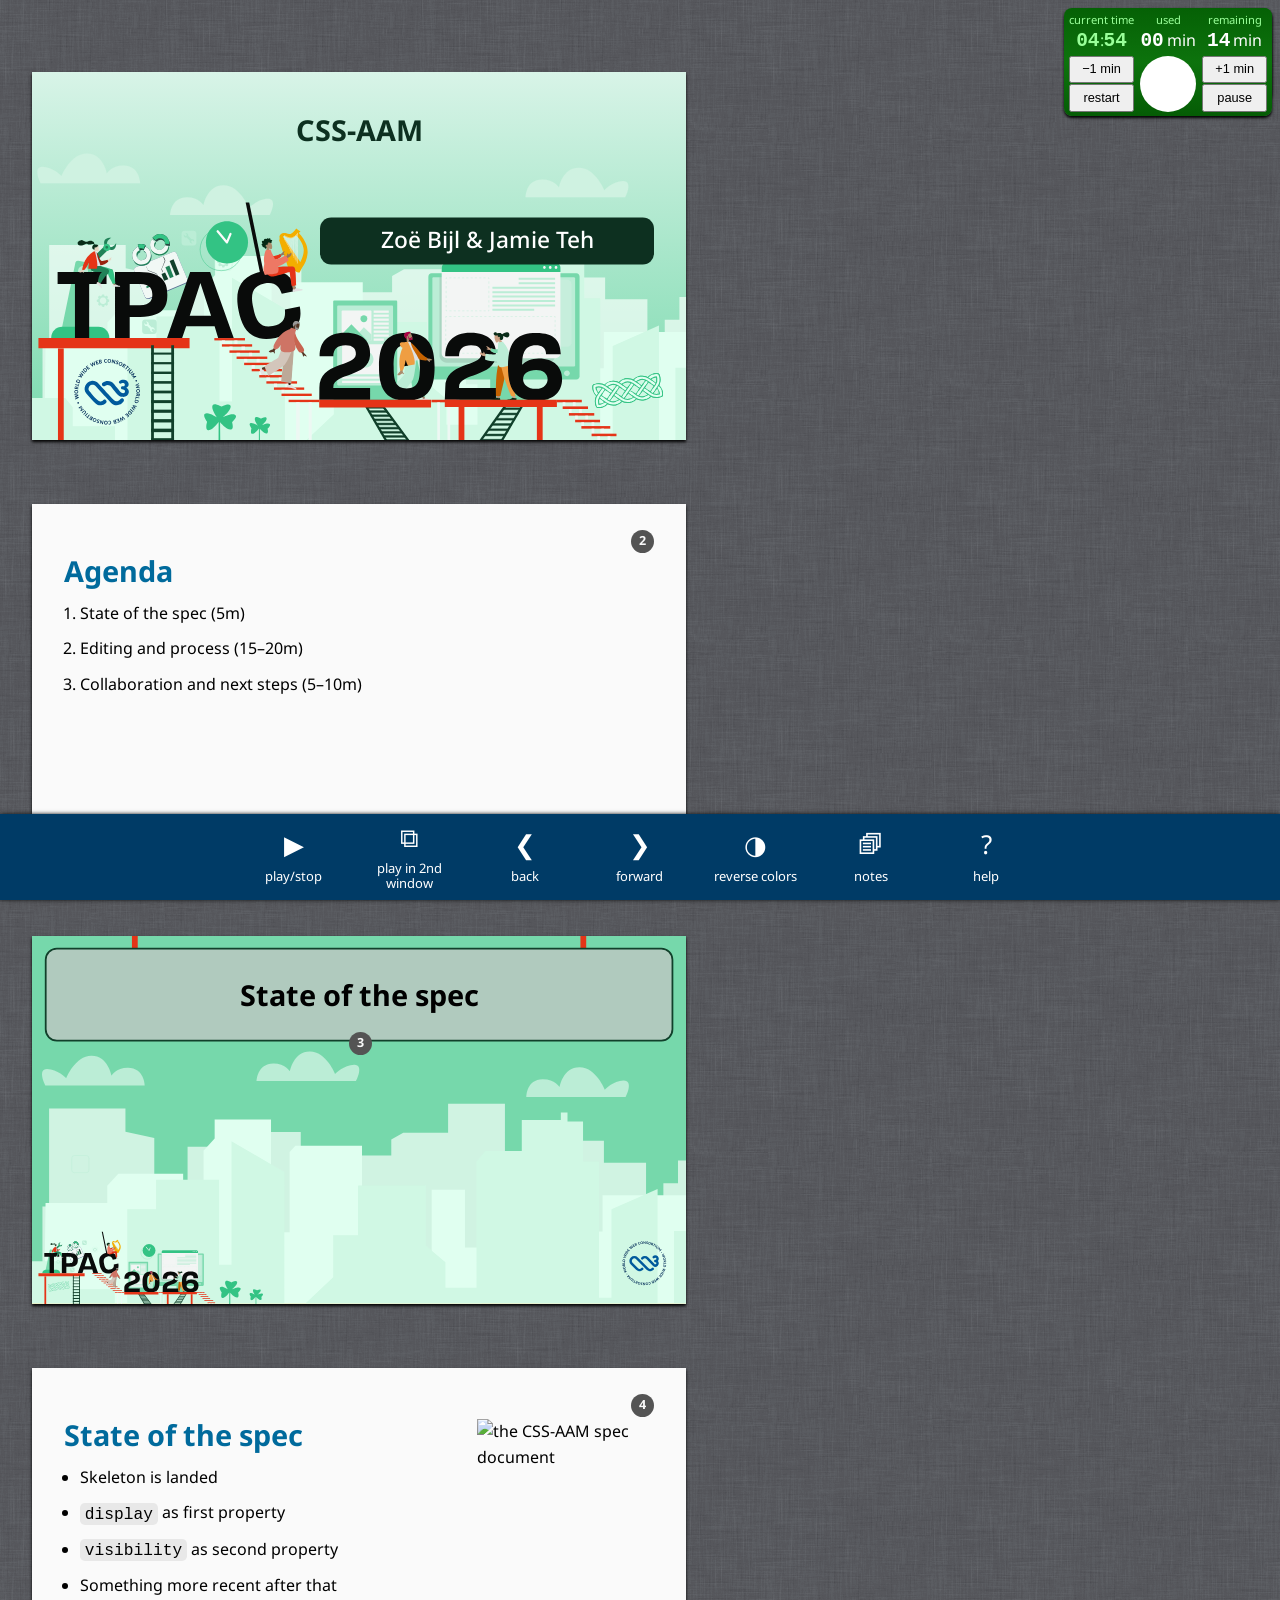
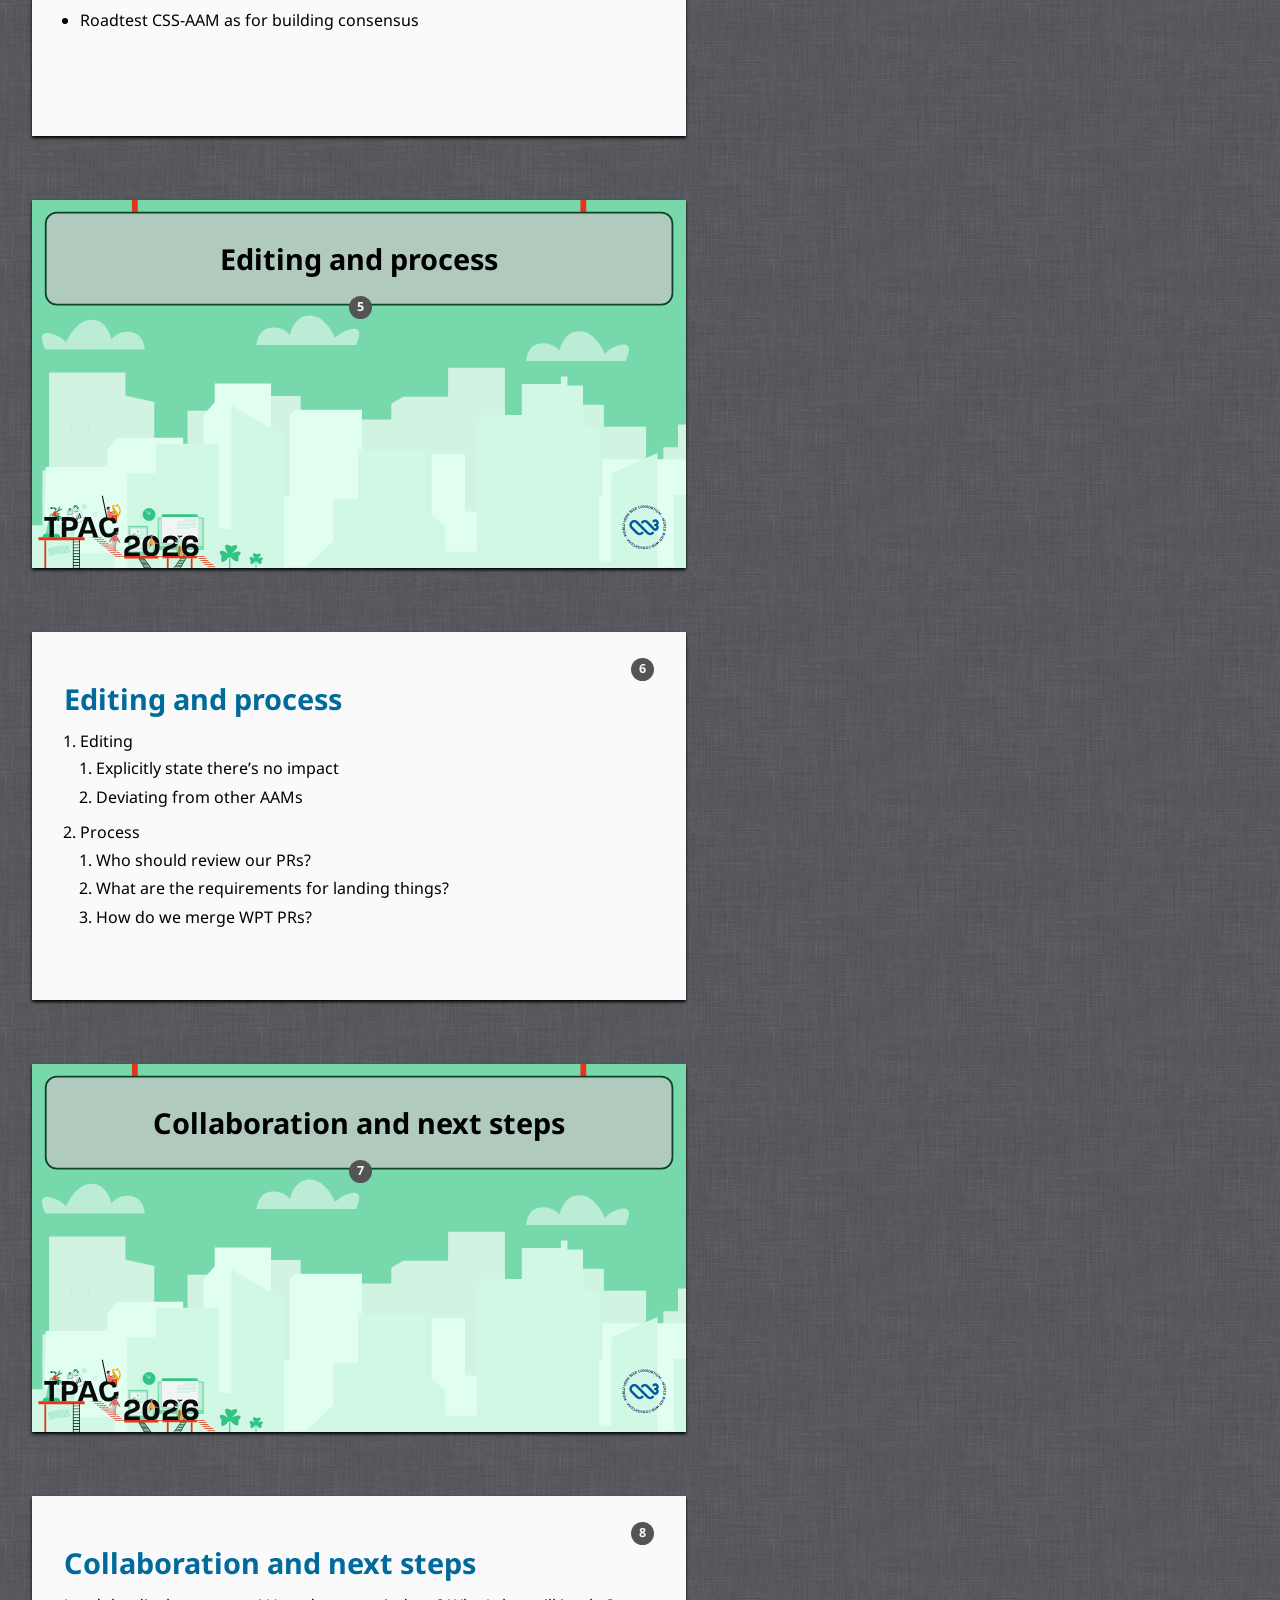
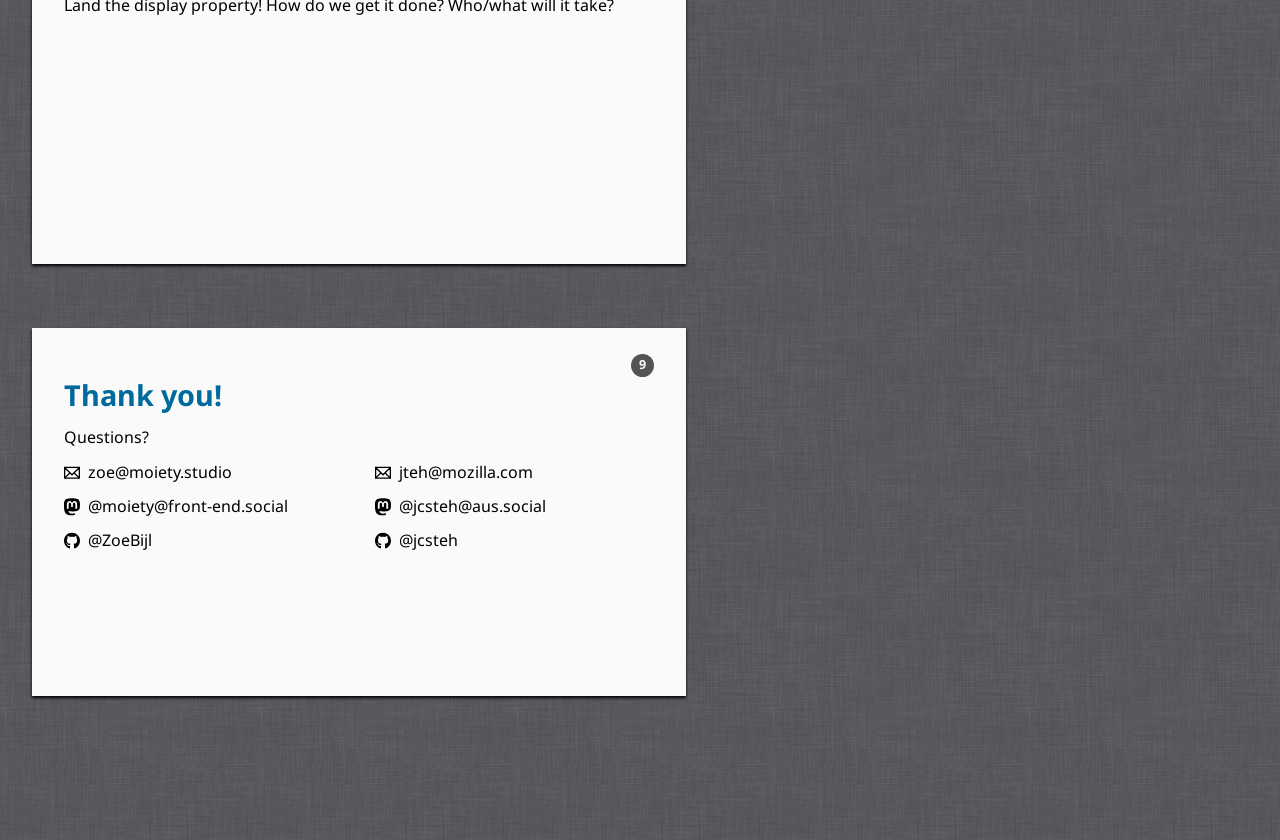
==== commit 378a5913: "add spec screenshot" ====
--- a/TPAC-2026/CSS-AAM/index.html
+++ b/TPAC-2026/CSS-AAM/index.html
@@ -73,7 +73,7 @@
   </section>
 
 
-  <section class="slide">
+  <section class="slide side right">
    <h2>State of the spec</h2>
    <ul class="quick">
      <li>Skeleton is landed</li>
@@ -82,6 +82,7 @@
      <li class="next">Something more recent after that</li>
      <li class="next">Roadtest CSS-AAM as for building consensus</li>
     </ul>
+    <img src="CSS-AAM/spec.jpg" class="side" alt="the CSS-AAM spec document">
   </section>
 
   <section class=comment>
@@ -96,7 +97,7 @@
   <section class="slide part">
    <h1>Editing and process</h1>
   </section>
-
+  
   <section class="slide">
    <h2>Editing and process</h2>
    <ol>
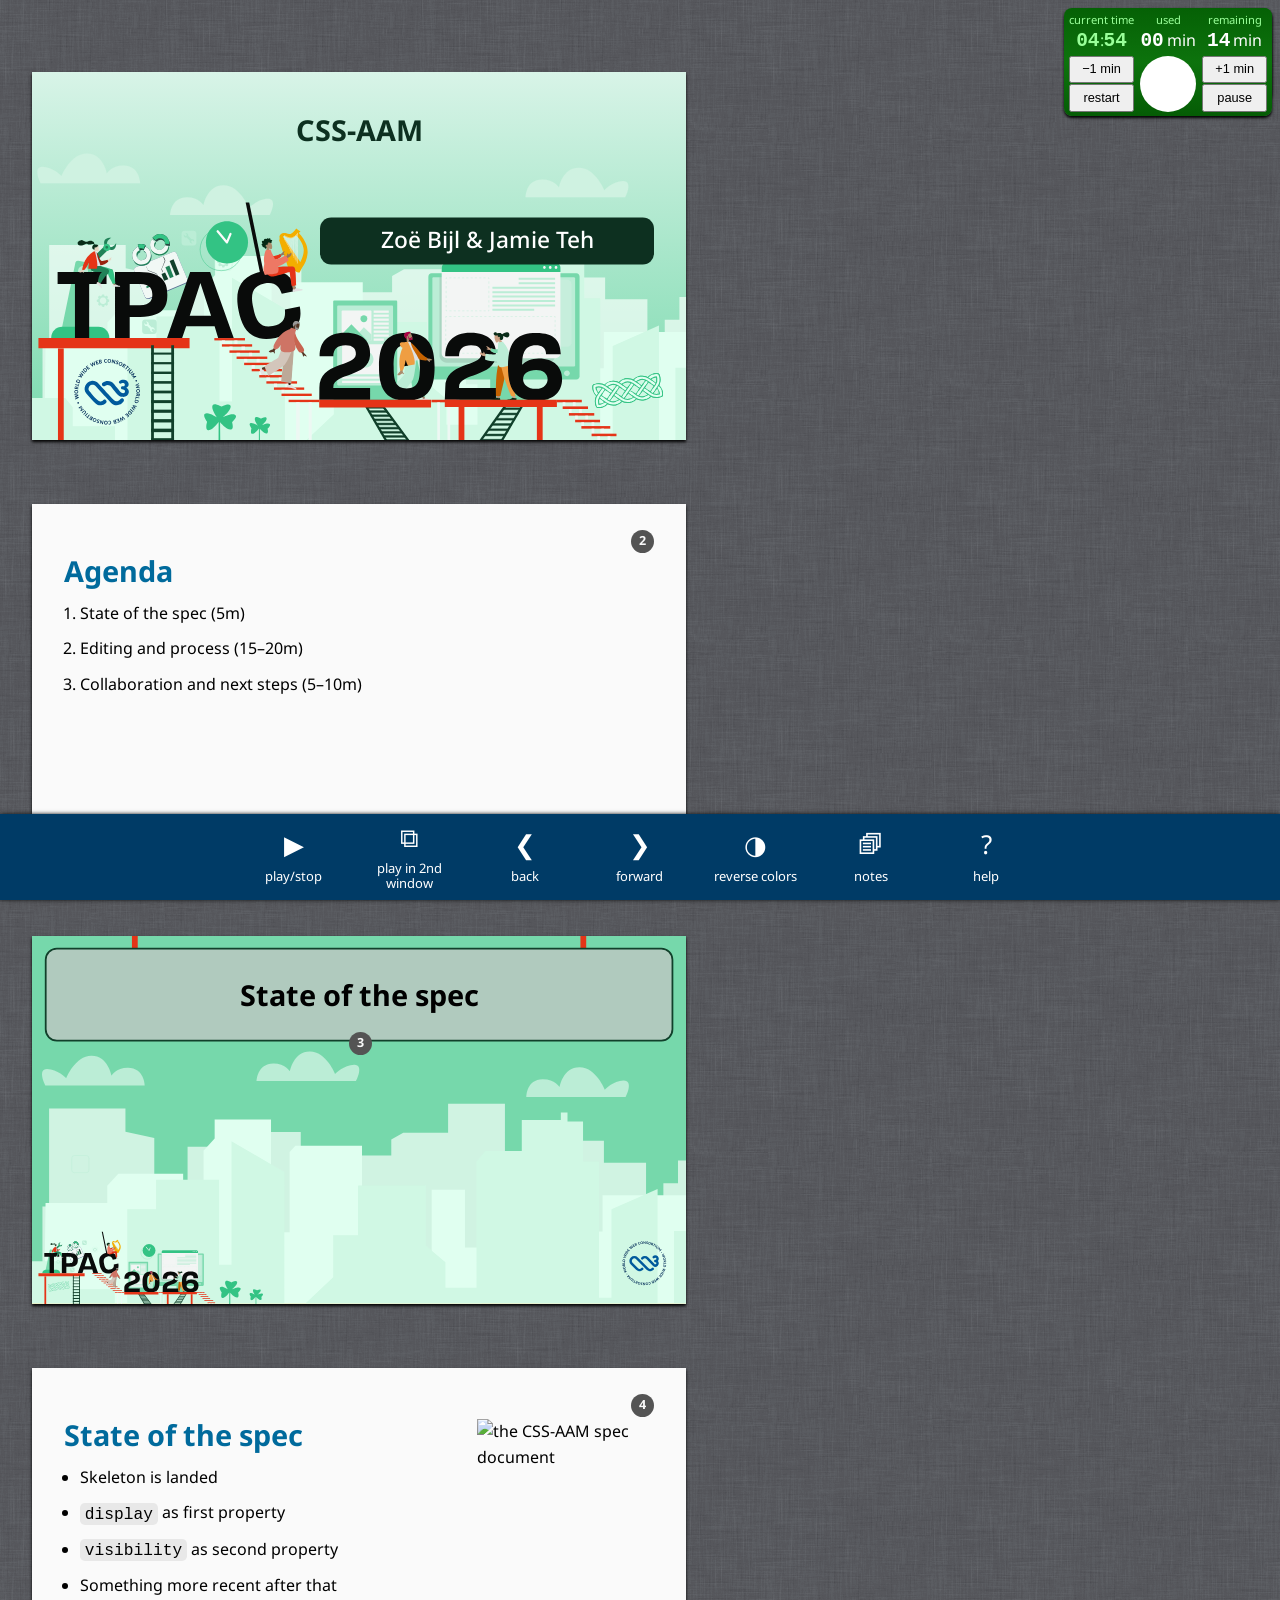
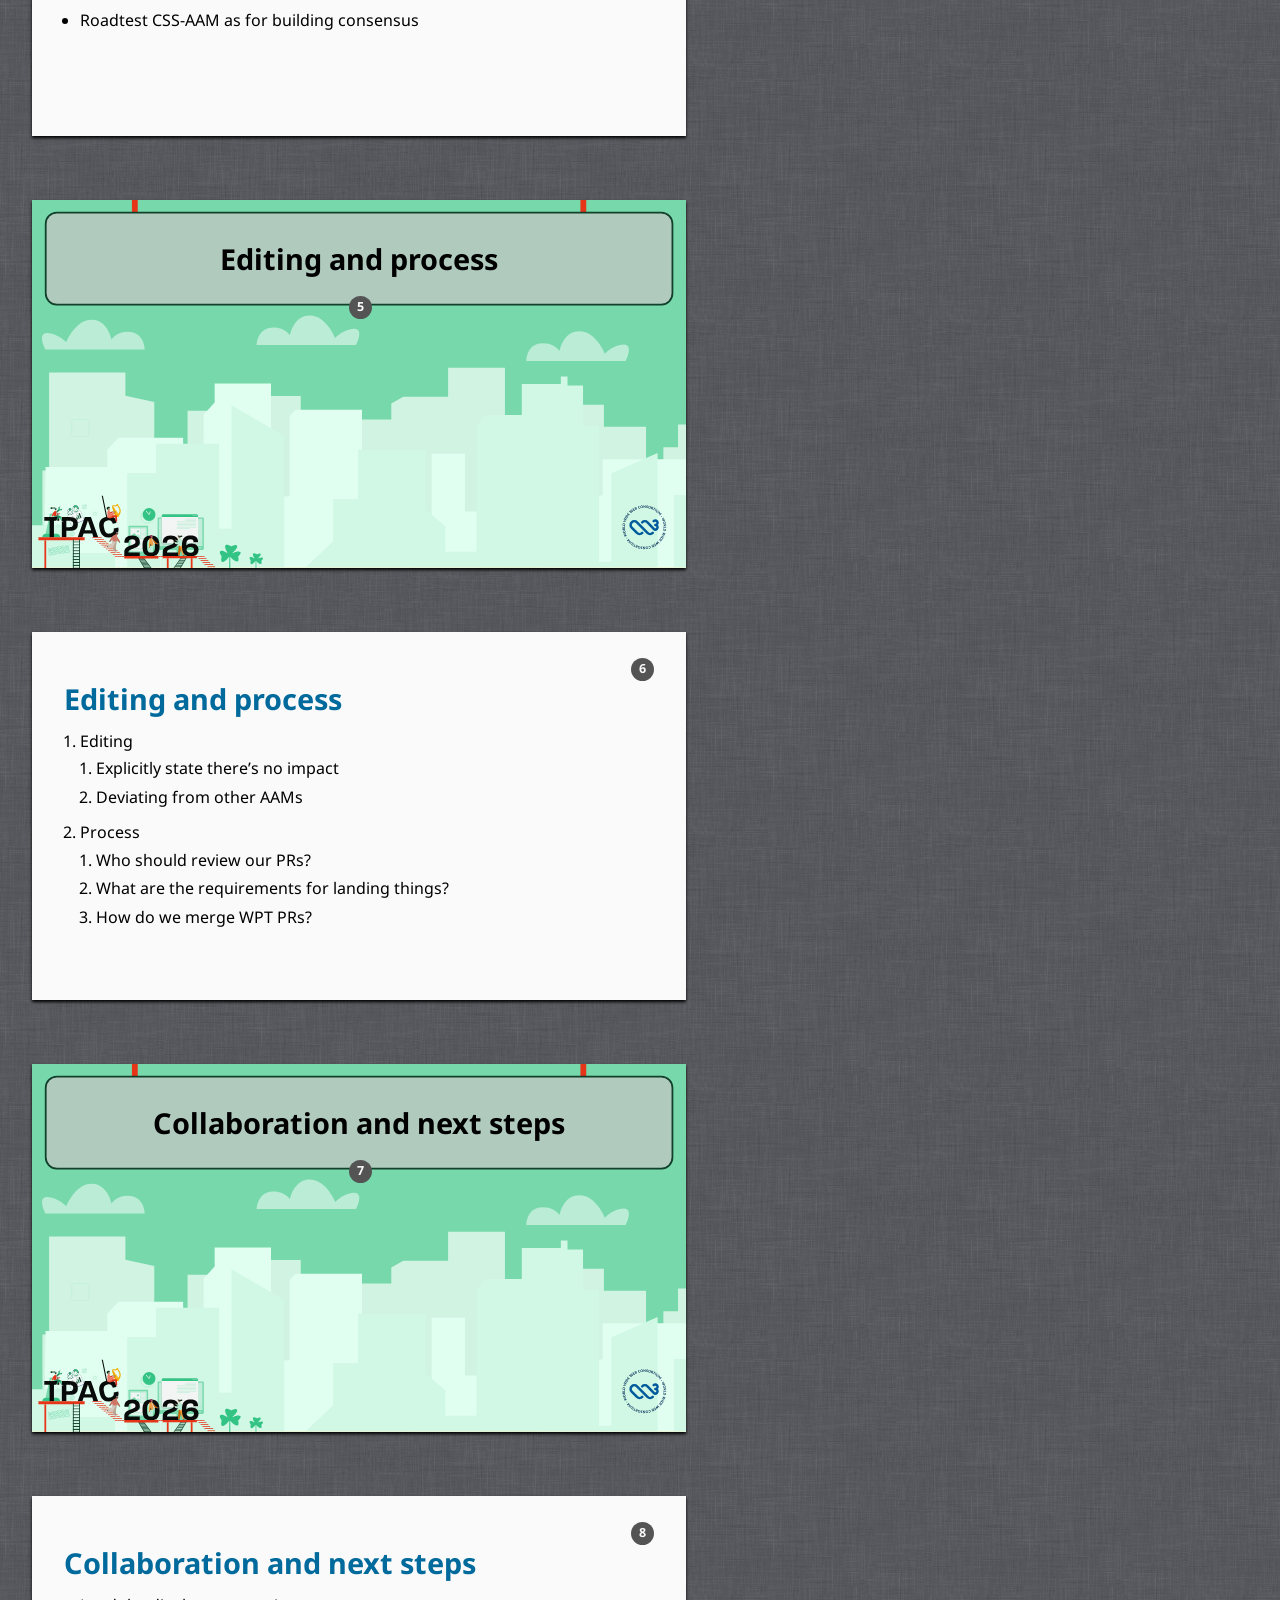
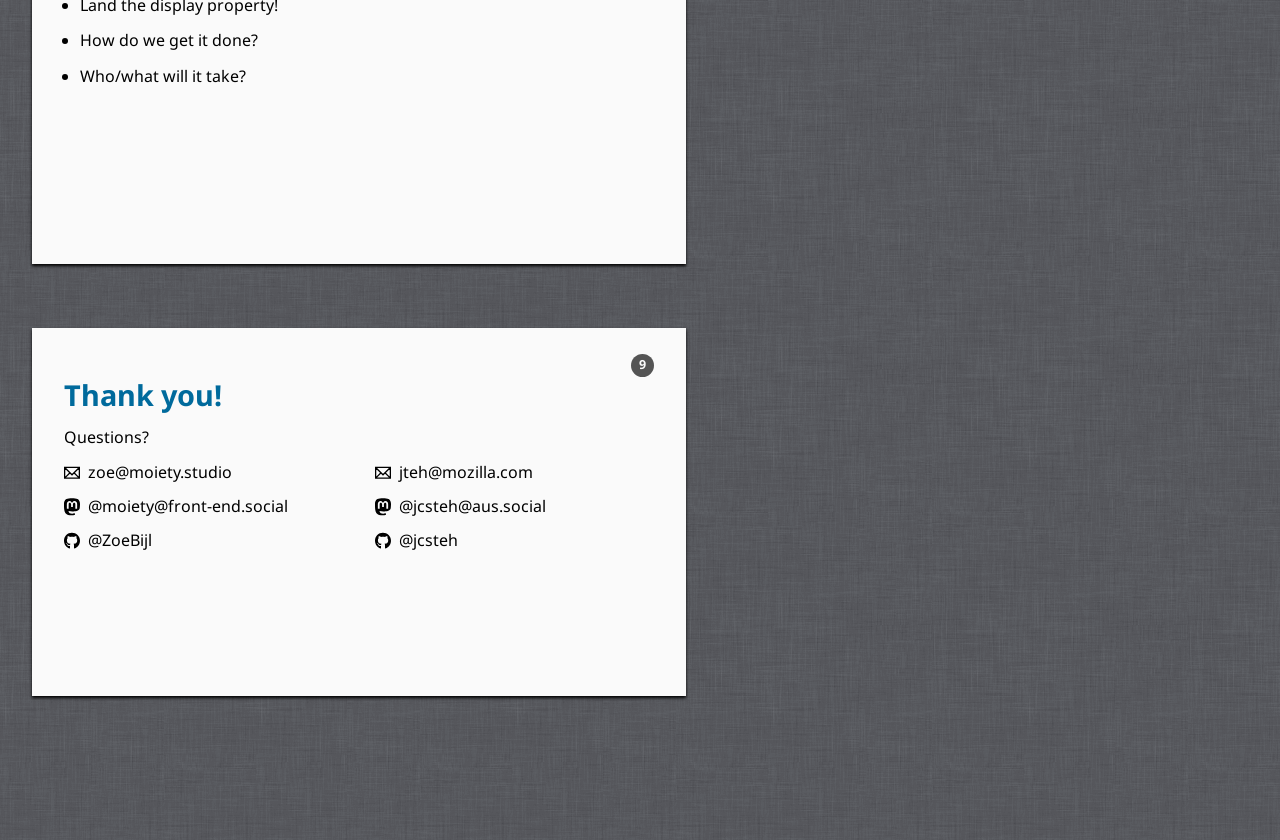
==== commit b63ce50b: "update collaboration slide" ====
--- a/TPAC-2026/CSS-AAM/index.html
+++ b/TPAC-2026/CSS-AAM/index.html
@@ -127,7 +127,11 @@
   
   <section class="slide">
    <h2>Collaboration and next steps</h2>
-   <p>Land the display property! How do we get it done? Who/what will it take?</p>
+   <ul>
+     <li>Land the display property!</li>
+     <li class="next">How do we get it done?</li>
+     <li class="next">Who/what will it take?</li>
+   </ul>
   </section>
   
   <section class=comment>
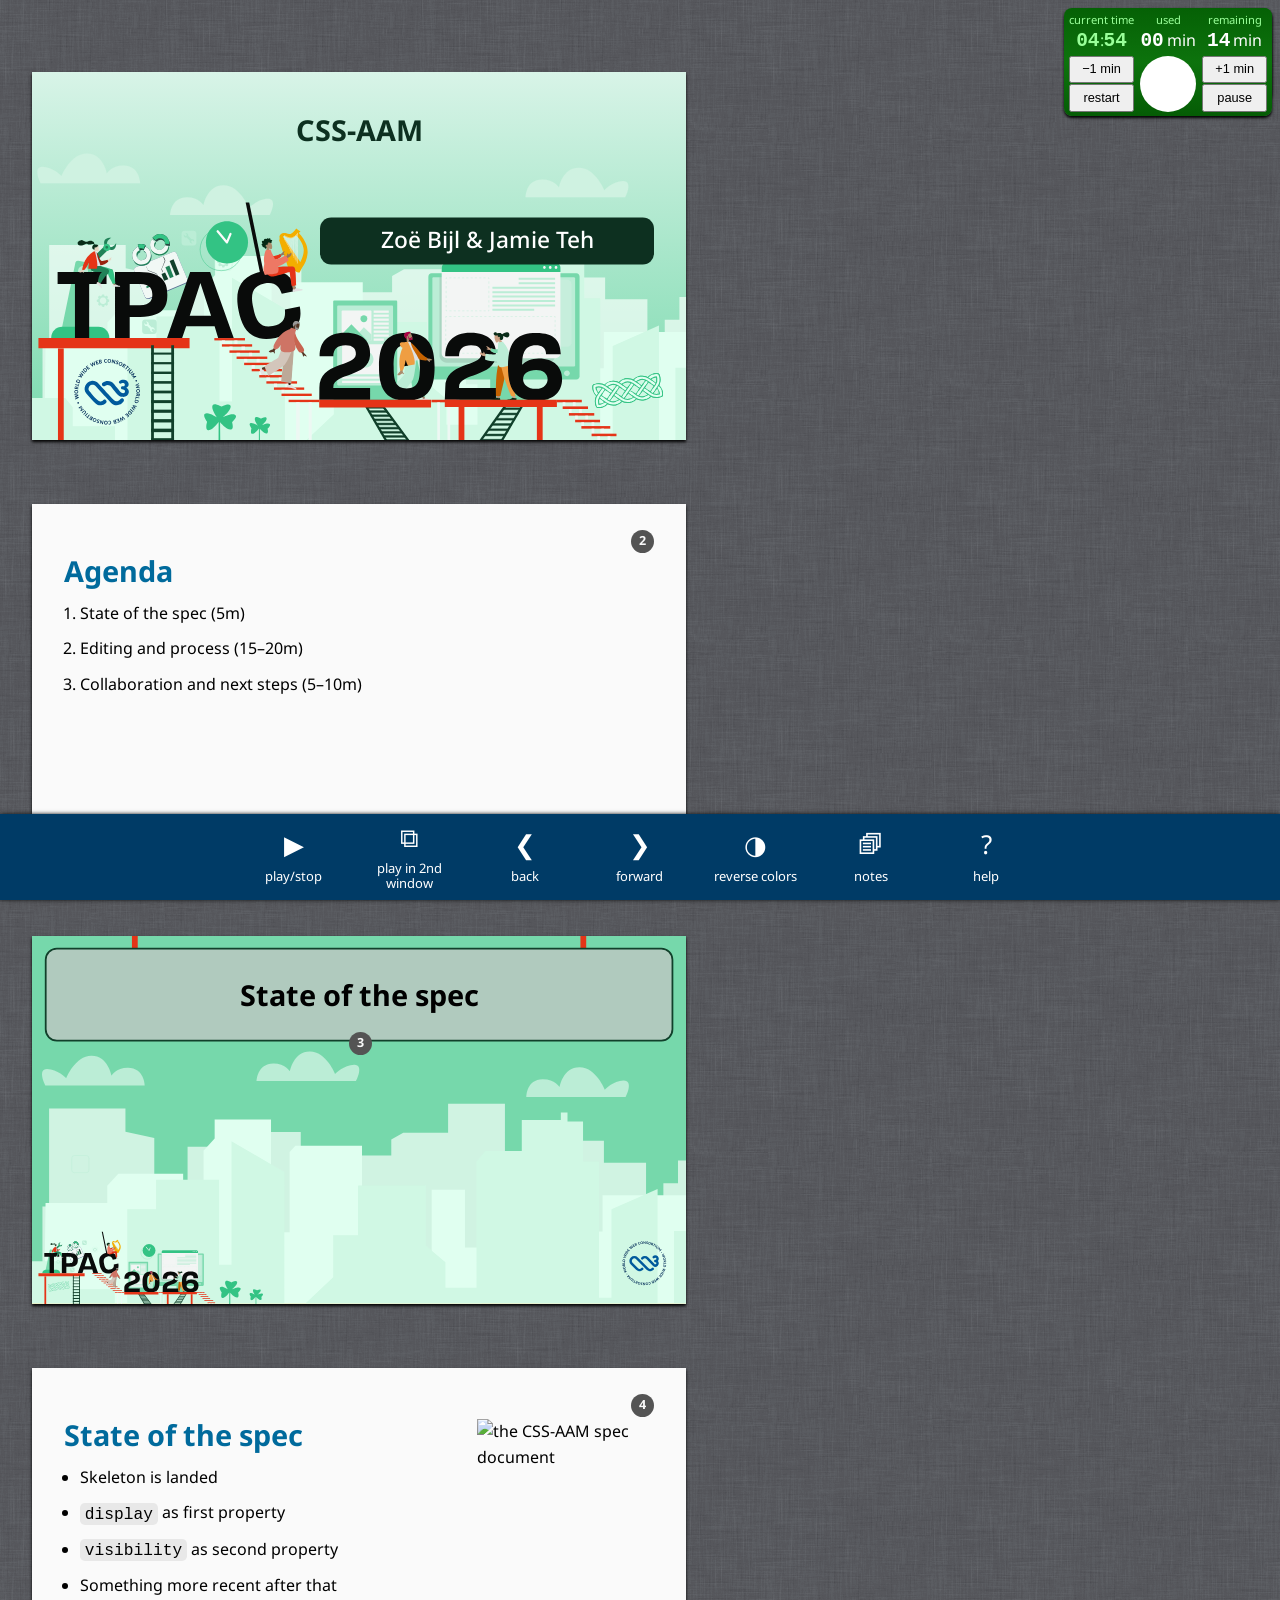
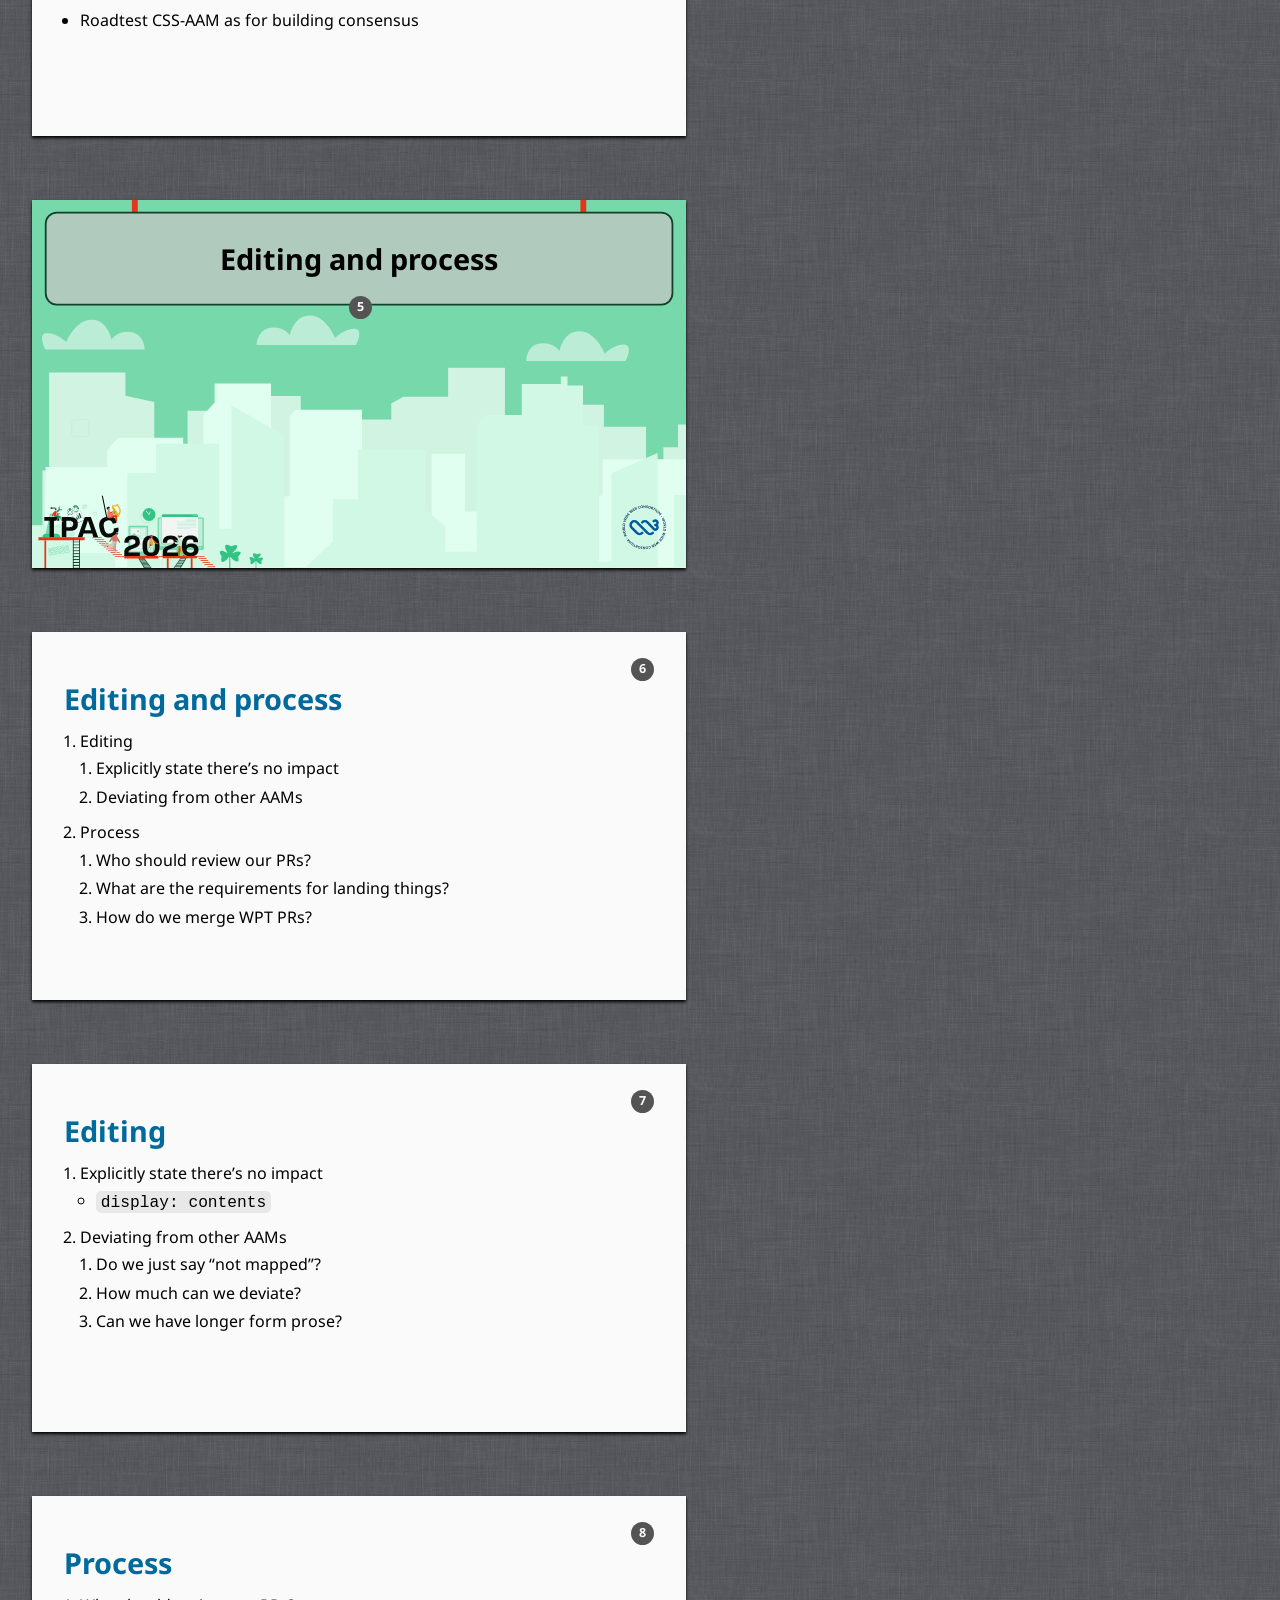
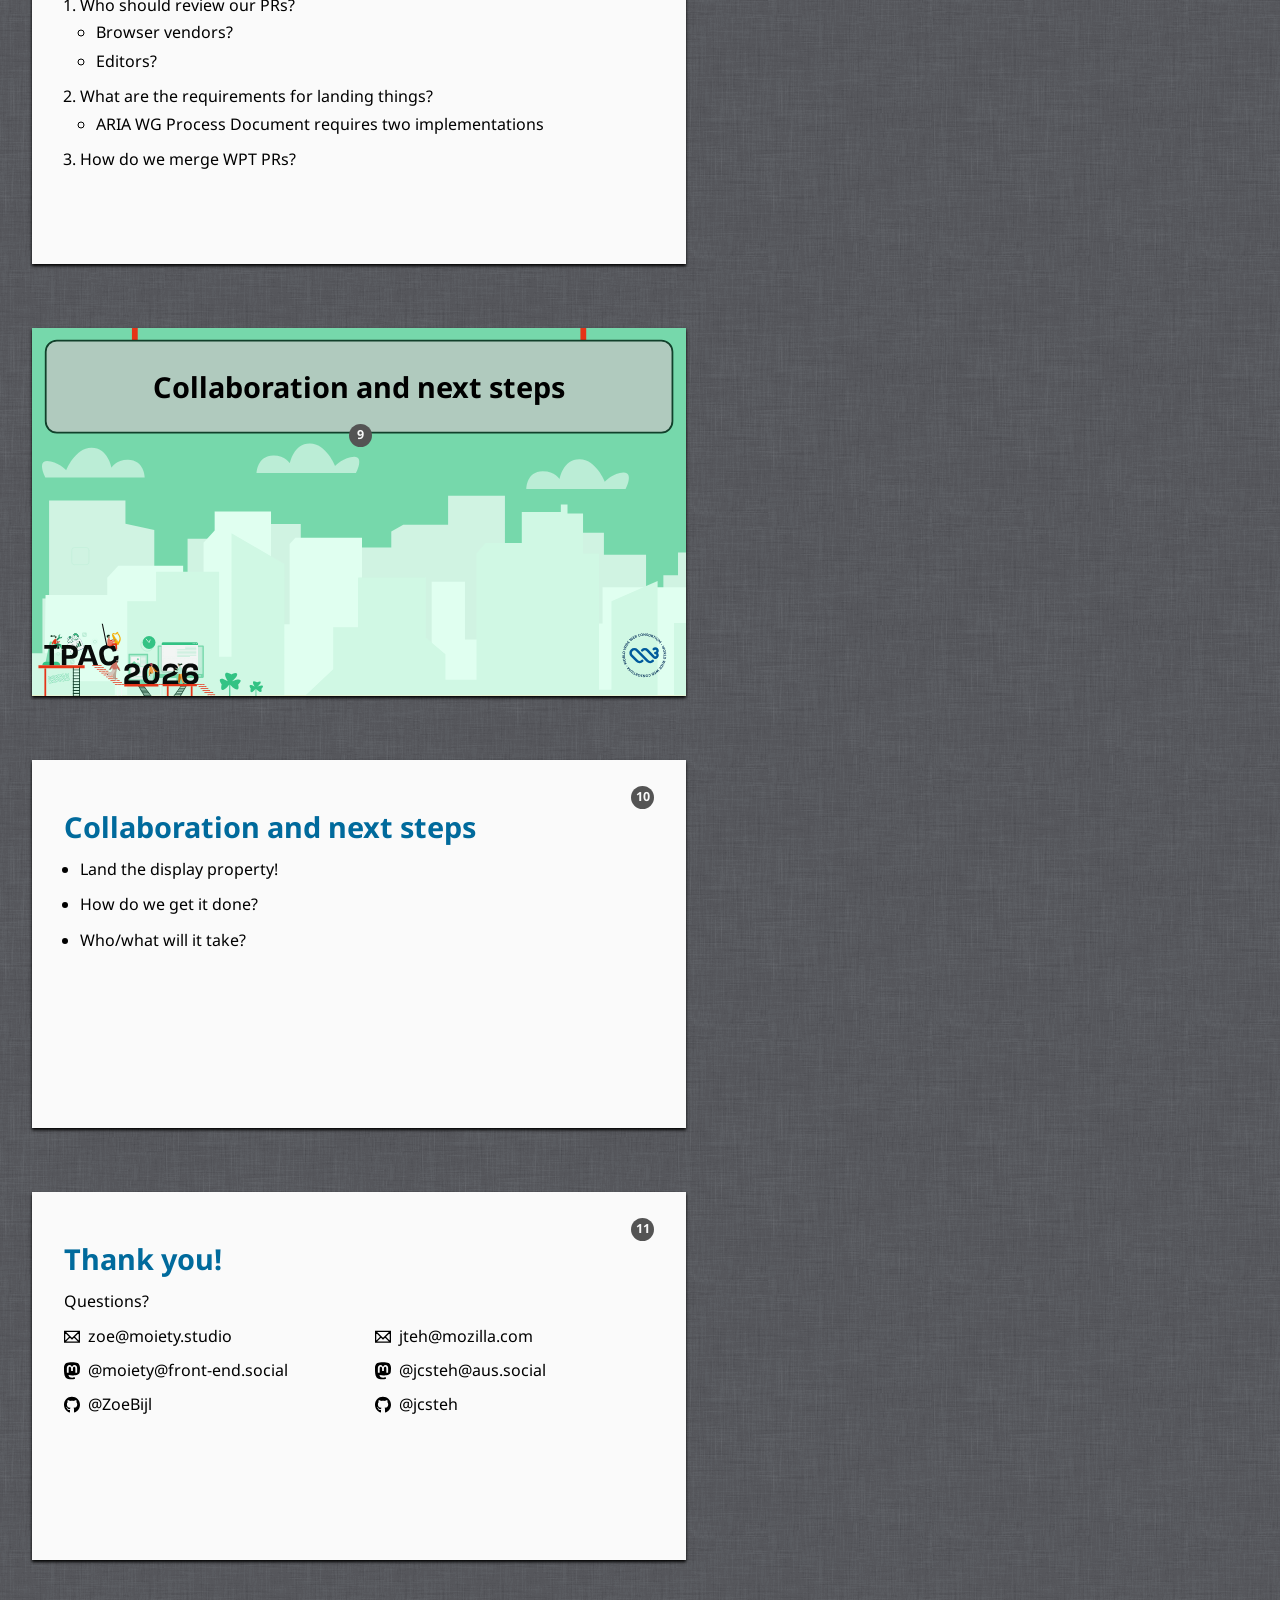
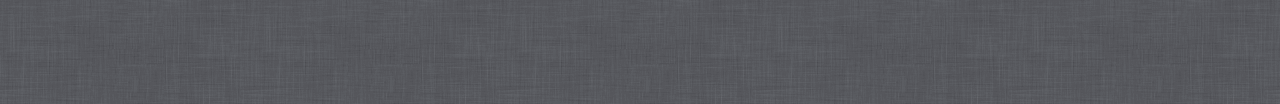
==== commit 0c77dadf: "split out editing and process slides" ====
--- a/TPAC-2026/CSS-AAM/index.html
+++ b/TPAC-2026/CSS-AAM/index.html
@@ -45,7 +45,7 @@
   </section>
 
   <section class=comment>
-   <p>Notes for slide 1 can be put here.</p>
+   <p>Thank you all for joining us for CSS-AAM!</p>
   </section>
 
 
@@ -59,19 +59,16 @@
   </section>
 
   <section class=comment>
-   <p>Notes for slide 2 can be put here.</p>
-  </section>
-  
-  
+   <p>Here’s our agenda for today. Most of our time will be spent on the editing and process topic.</p>
+  </section>
   
   <section class="slide part">
    <h1>State of the spec</h1>
   </section>
   
   <section class=comment>
-   <p>Notes.</p>
-  </section>
-
+   <p>But first the state of the spec, what have we done so far?.</p>
+  </section>
 
   <section class="slide side right">
    <h2>State of the spec</h2>
@@ -117,8 +114,55 @@
    </ol>
   </section>
   
-  <section class=comment>
-   <p>Notes.</p>
+  <section class="slide">
+    <h2>Editing</h2>
+    <ol>
+       <li>Explicitly state there’s no impact
+         <ul>
+           <li><code>display: contents</code></li>
+         </ul>
+       </li>
+       <li class="next">Deviating from other AAMs
+         <ol>
+           <li>Do we just say “not mapped”?</li>
+           <li>How much can we deviate?</li>
+           <li>Can we have longer form prose?</li>
+         </ol>
+       </li>
+     </ol>
+  </section>
+  
+  <section class=comment>
+   <ul>
+     <li>There are a lot of cases in CSS-AAM where we need to explicitly state that some property has no impact on the accessibility tree, but where authors might incorrectly intuit that there will be some impact.</li>
+    <li>display: contents is a great example. We need to explicitly state that the element should be included in the accessibility tree because it is the entire point of that property; exceptions apply. So "not mapped" seems understated/insufficient.</li>
+    <li>Current AAM spec language doesn't seem to really allow for that.
+       Do we just say "not mapped" and use comments to make this clear? Or is there some other terminology we can use?</li>
+    <li>CSS-AAM is quite different to the other AAMs in that it doesn't just map to roles and states. It can also create accessibility nodes from pseudo-elements, impact text attributes, etc.</li>
+    <li>How much latitude do we have to completely deviate from the other AAMs? Is it reasonable to just have longer form prose in some sections?</li>
+   </ul>
+  </section>
+  
+  <section class="slide">
+    <h2>Process</h2>
+    <ol>
+       <li>Who should review our PRs?
+         <ul>
+           <li>Browser vendors?</li>
+           <li>Editors?</li>
+         </ul>
+       </li>
+       <li class="next">What are the requirements for landing things?
+         <ul>
+           <li>ARIA WG Process Document requires two implementations</li>
+         </ul>
+       </li>
+       <li class="next">How do we merge WPT PRs?</li>
+     </ol>
+  </section>
+  
+  <section class="comment">
+      <p>For example, the ARIA process requires two implementations. Initially, most of these things should hopefully already be implemented in browsers. We're just writing down what is currently unwritten. So does that mean we can just merge it once reviewed?</p>
   </section>
   
   <section class="slide part">
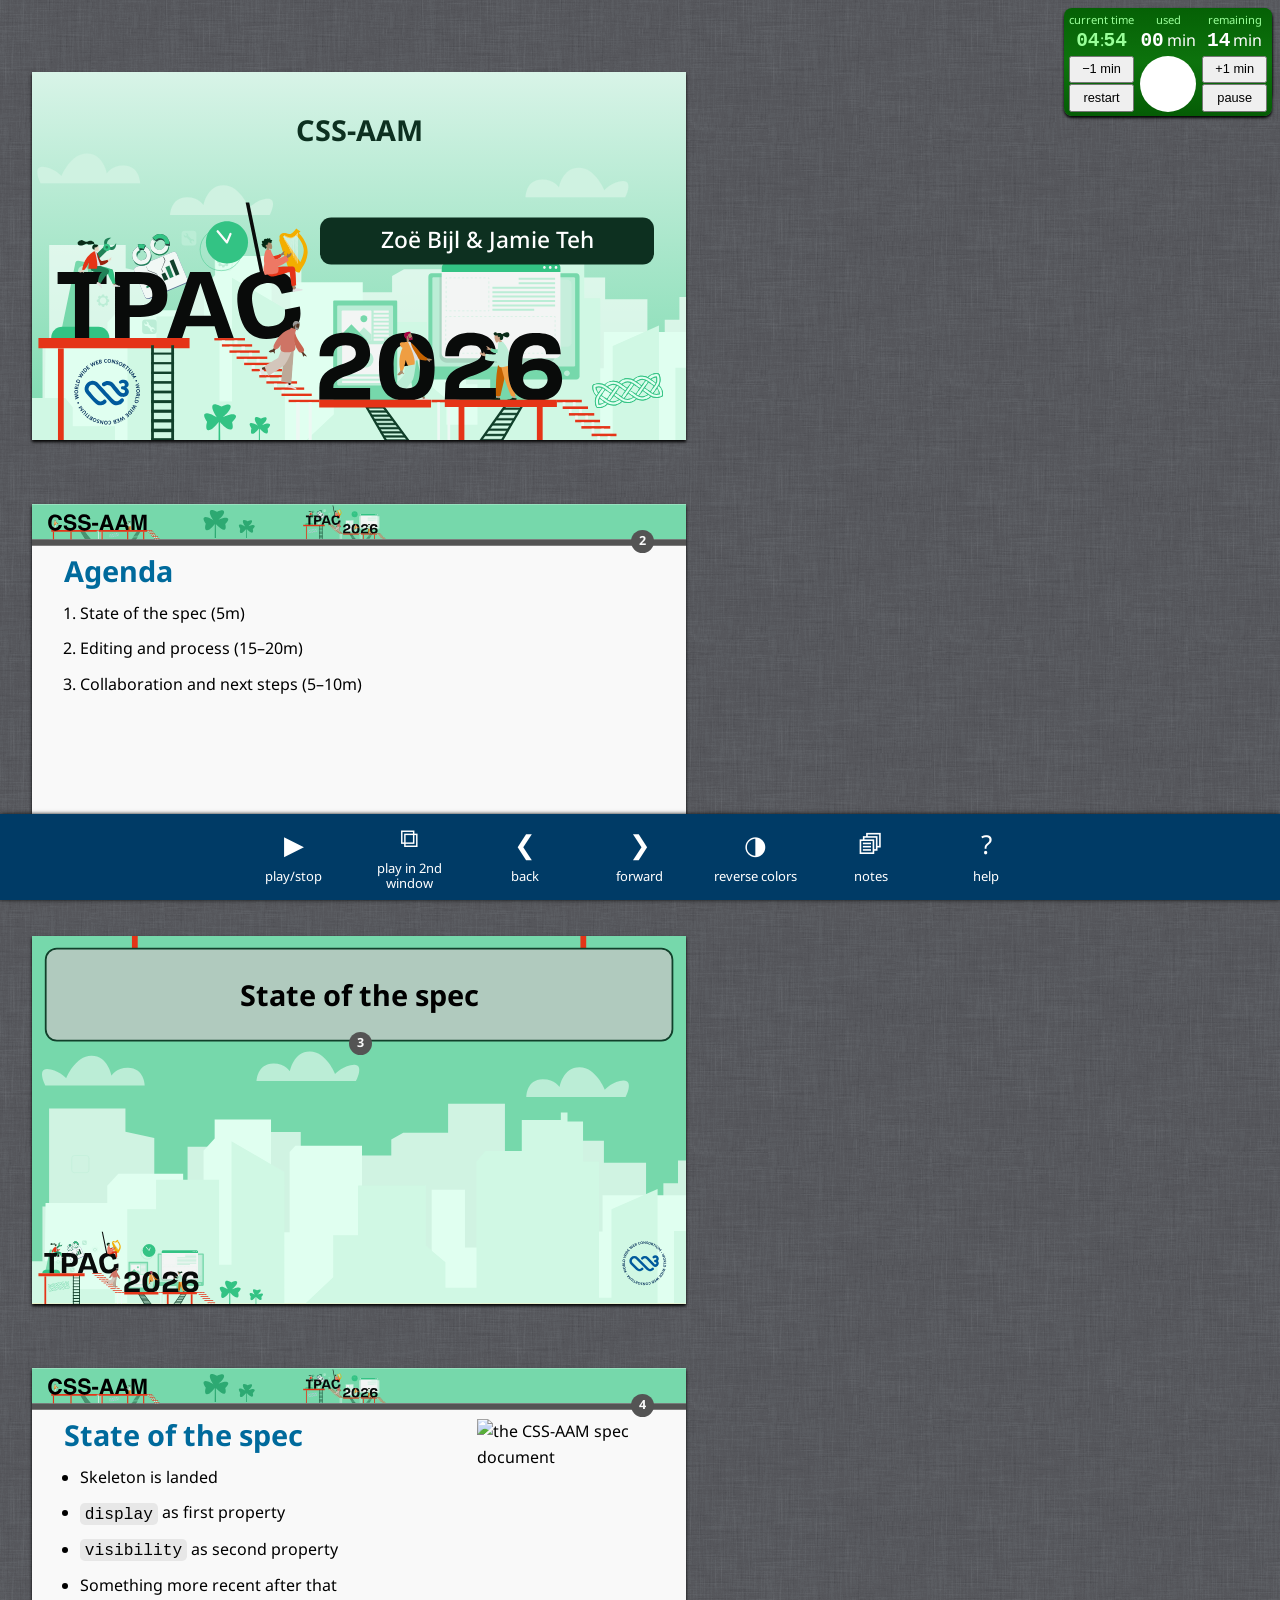
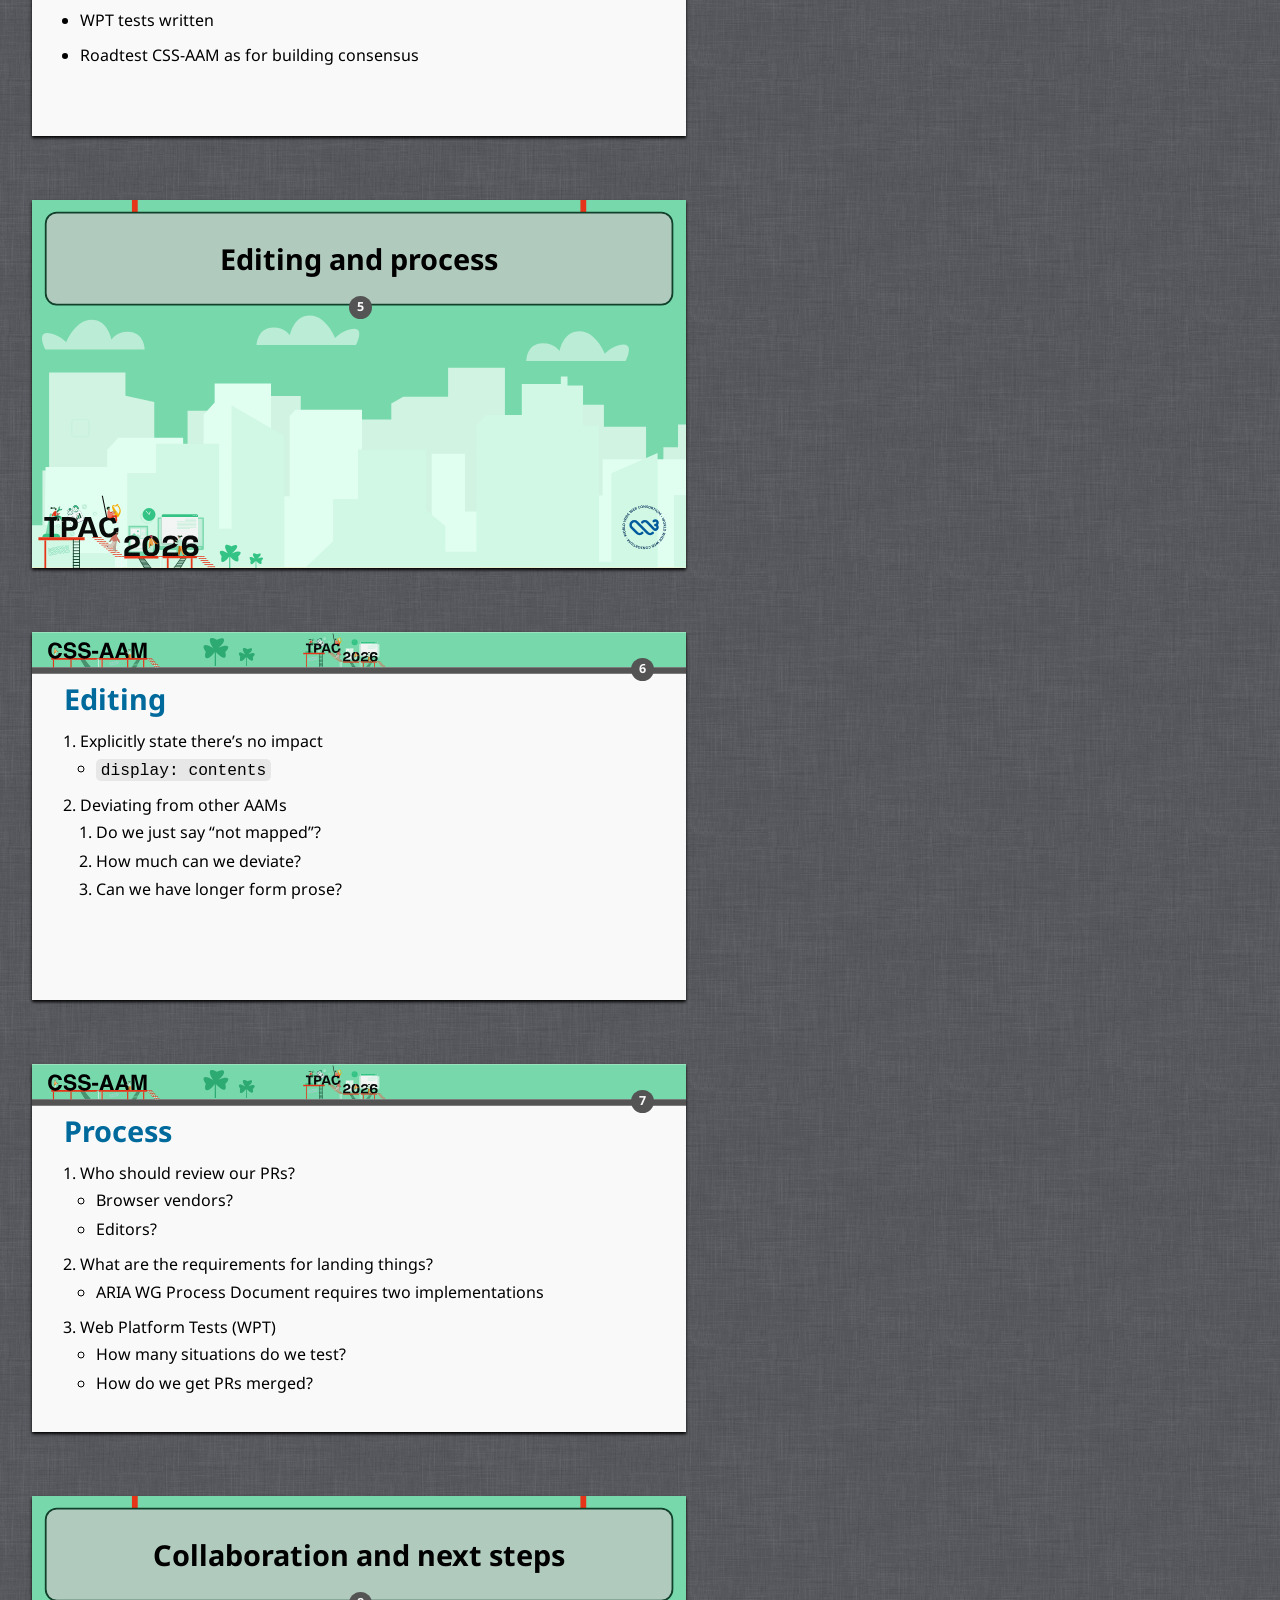
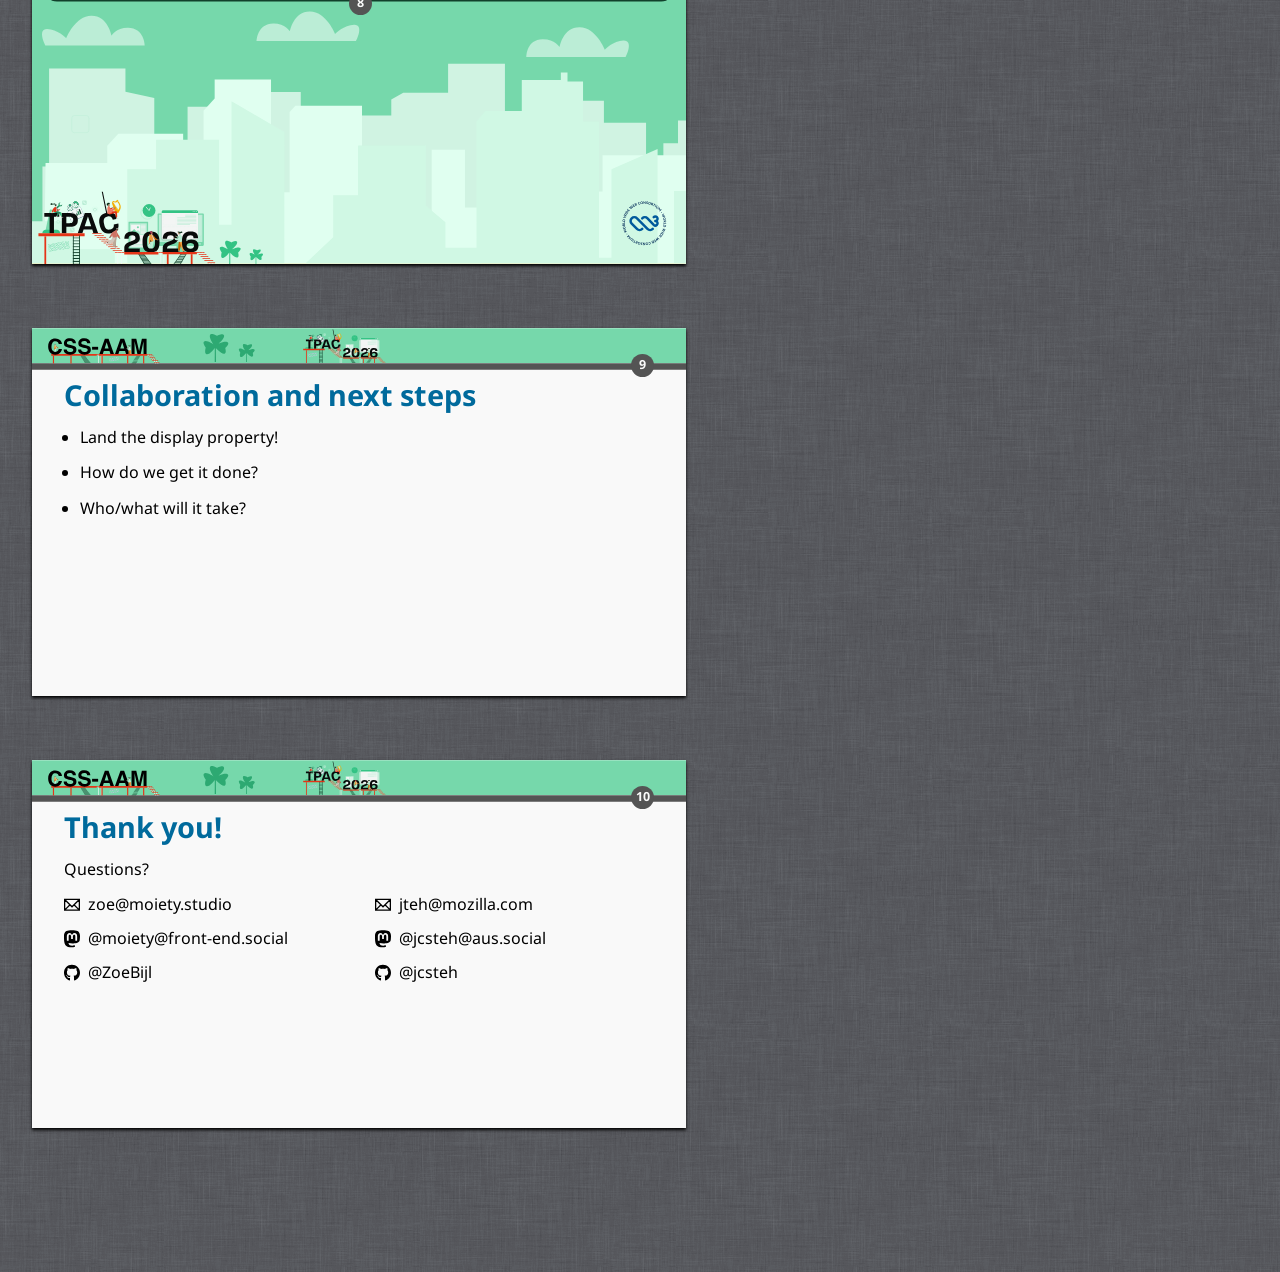
==== commit bc38846c: "update wpt text / remove slide" ====
--- a/TPAC-2026/CSS-AAM/index.html
+++ b/TPAC-2026/CSS-AAM/index.html
@@ -77,6 +77,7 @@
      <li class="next"><code>display</code> as first property</li>
      <li class="next"><code>visibility</code> as second property</li>
      <li class="next">Something more recent after that</li>
+     <li class="next">WPT tests written</li>
      <li class="next">Roadtest CSS-AAM as for building consensus</li>
     </ul>
     <img src="CSS-AAM/spec.jpg" class="side" alt="the CSS-AAM spec document">
@@ -95,23 +96,12 @@
    <h1>Editing and process</h1>
   </section>
   
-  <section class="slide">
-   <h2>Editing and process</h2>
-   <ol>
-     <li>Editing
-       <ol>
-         <li>Explicitly state there’s no impact</li>
-         <li>Deviating from other AAMs</li>
-       </ol>
-     </li>
-     <li class="next">Process
-       <ol>
-         <li>Who should review our PRs?</li>
-         <li>What are the requirements for landing things?</li>
-         <li>How do we merge WPT PRs?</li>
-       </ol>
-     </li>
-   </ol>
+  <section class="comment">
+    <p>Next up is editing and process.</p>
+  </section>
+  
+  <section class="comment">
+    <p></p>
   </section>
   
   <section class="slide">
@@ -133,6 +123,7 @@
   </section>
   
   <section class=comment>
+    <p>Let’s start with editing.</p>
    <ul>
      <li>There are a lot of cases in CSS-AAM where we need to explicitly state that some property has no impact on the accessibility tree, but where authors might incorrectly intuit that there will be some impact.</li>
     <li>display: contents is a great example. We need to explicitly state that the element should be included in the accessibility tree because it is the entire point of that property; exceptions apply. So "not mapped" seems understated/insufficient.</li>
@@ -157,12 +148,18 @@
            <li>ARIA WG Process Document requires two implementations</li>
          </ul>
        </li>
-       <li class="next">How do we merge WPT PRs?</li>
+       <li class="next">Web Platform Tests (WPT)
+         <ul>
+           <li>How many situations do we test?</li>
+           <li>How do we get PRs merged?</li>
+         </ul>
+       </li>
      </ol>
   </section>
   
   <section class="comment">
       <p>For example, the ARIA process requires two implementations. Initially, most of these things should hopefully already be implemented in browsers. We're just writing down what is currently unwritten. So does that mean we can just merge it once reviewed?</p>
+      <p>For <code>display</code> we’re testing some 74 different situations/elements.</p>
   </section>
   
   <section class="slide part">
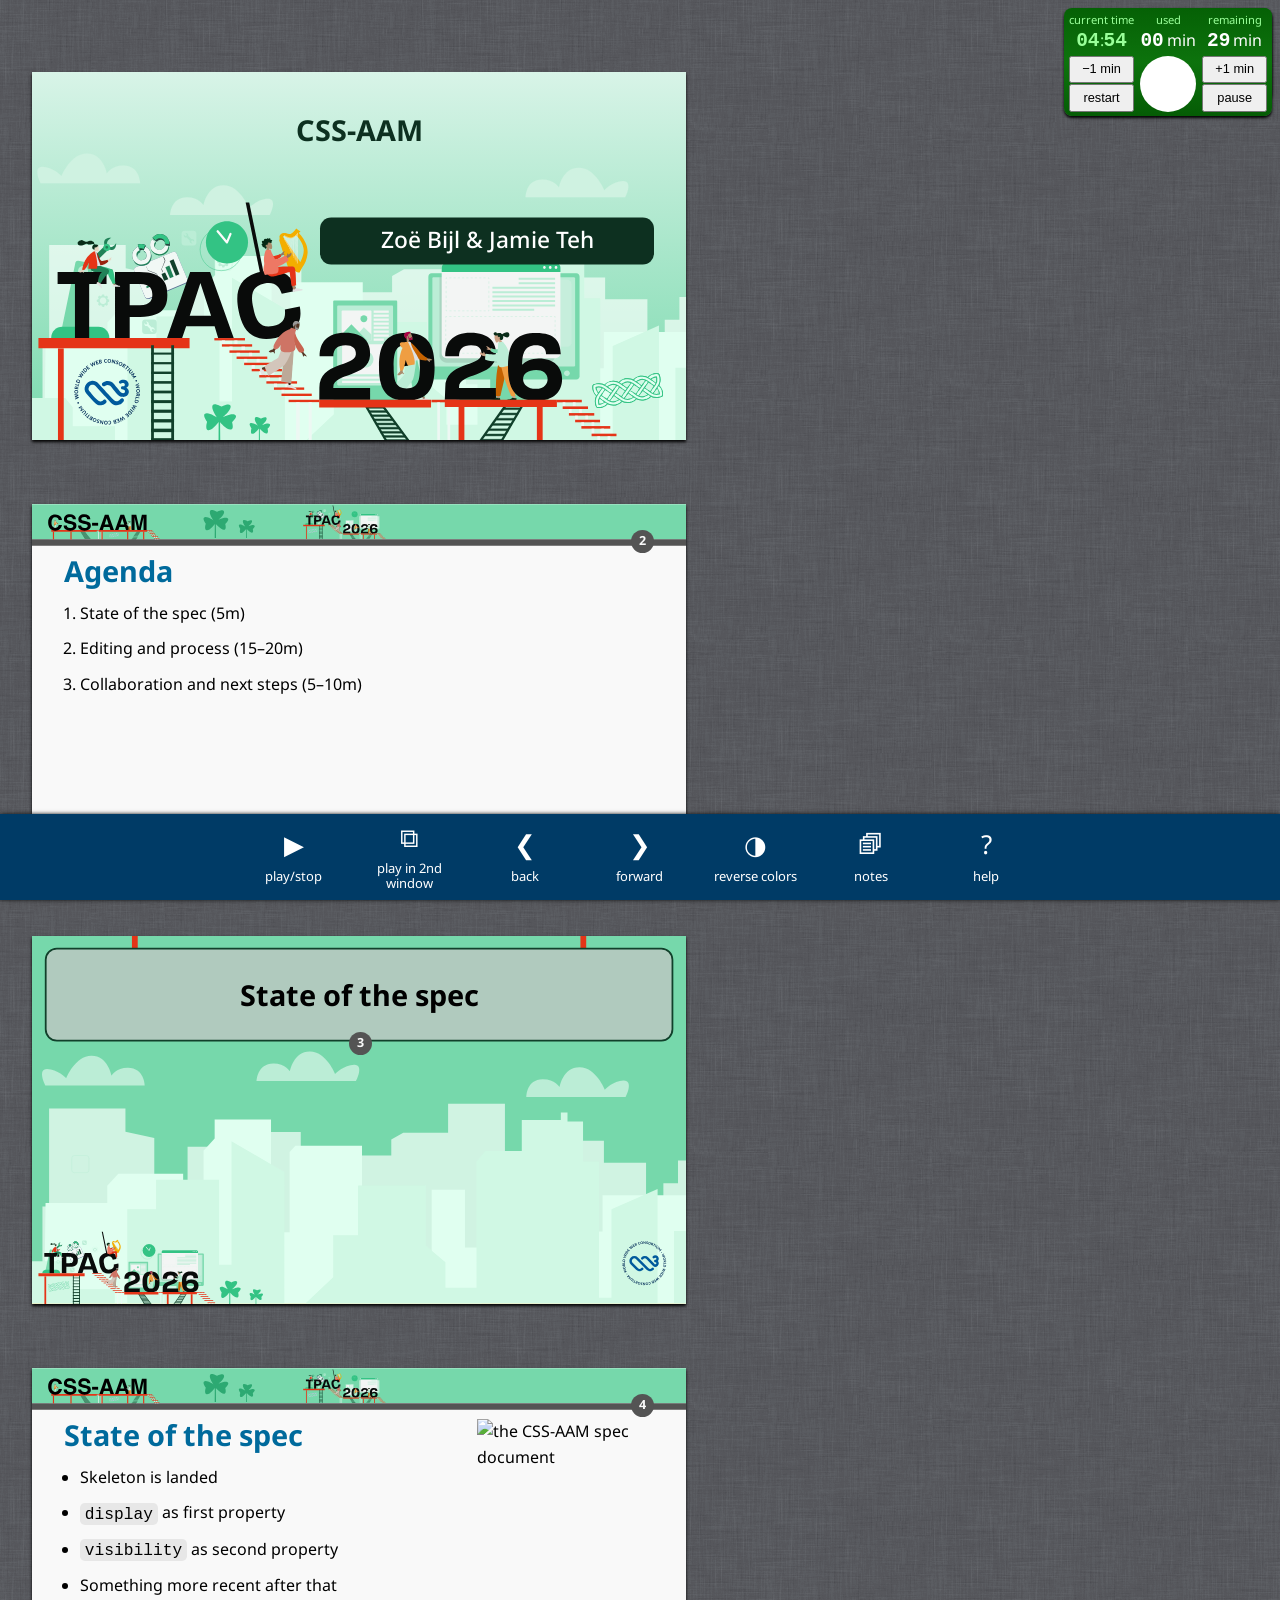
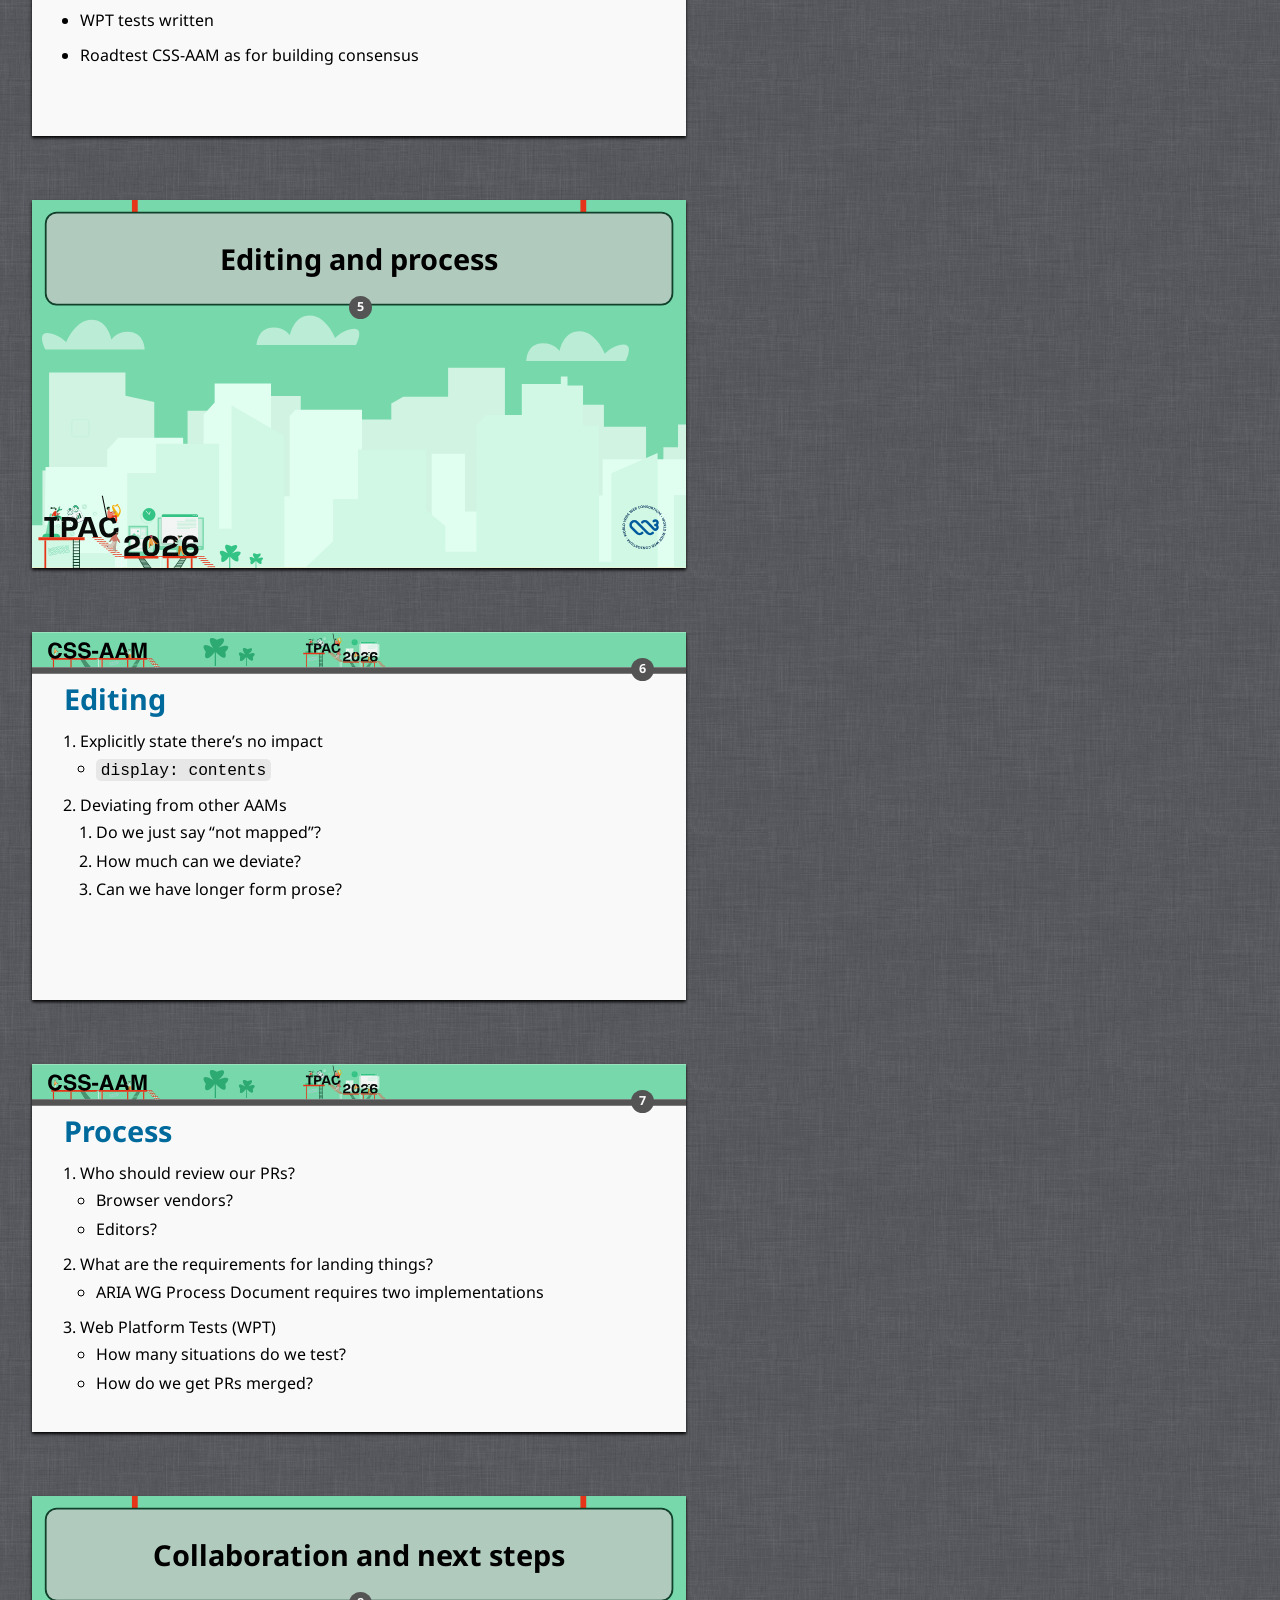
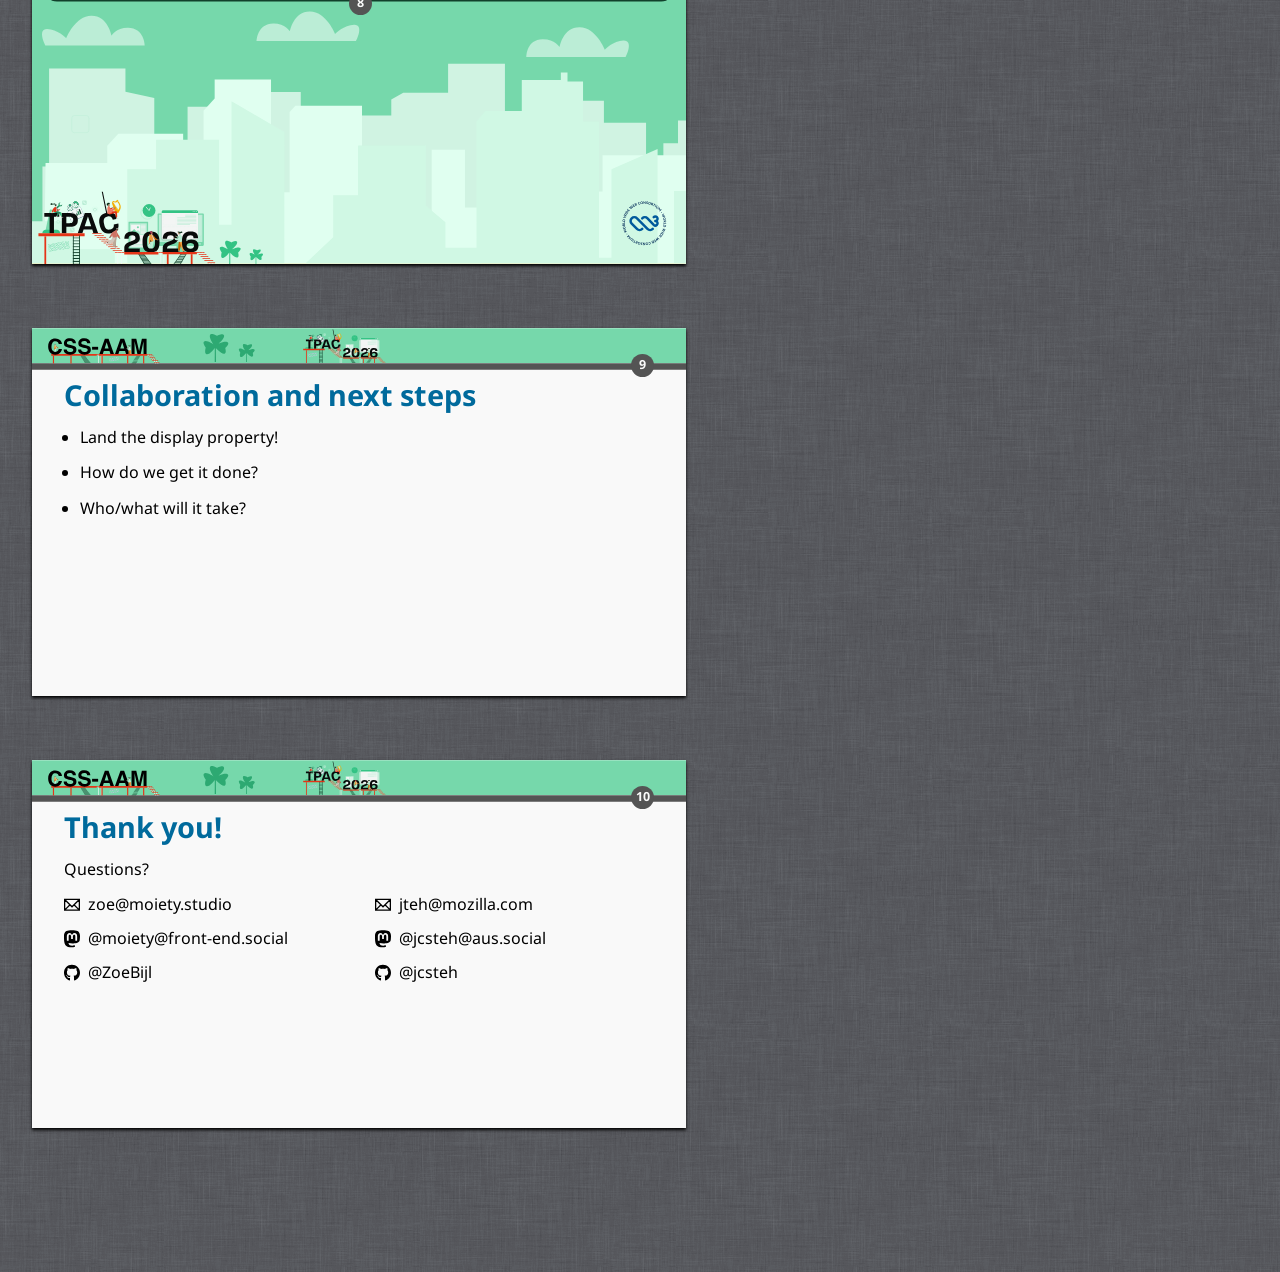
==== commit 4711f89c: "update duration" ====
--- a/TPAC-2026/CSS-AAM/index.html
+++ b/TPAC-2026/CSS-AAM/index.html
@@ -19,7 +19,7 @@
      width: 5em; margin: 1em auto; text-align: center}
   </style>
  </head>
- <body class="shower fade-in duration=15 hidemouse">
+ <body class="shower fade-in duration=30 hidemouse">
 
   <!-- Remove this element if you don't want a progress bar: -->
   <div class=progress></div>
